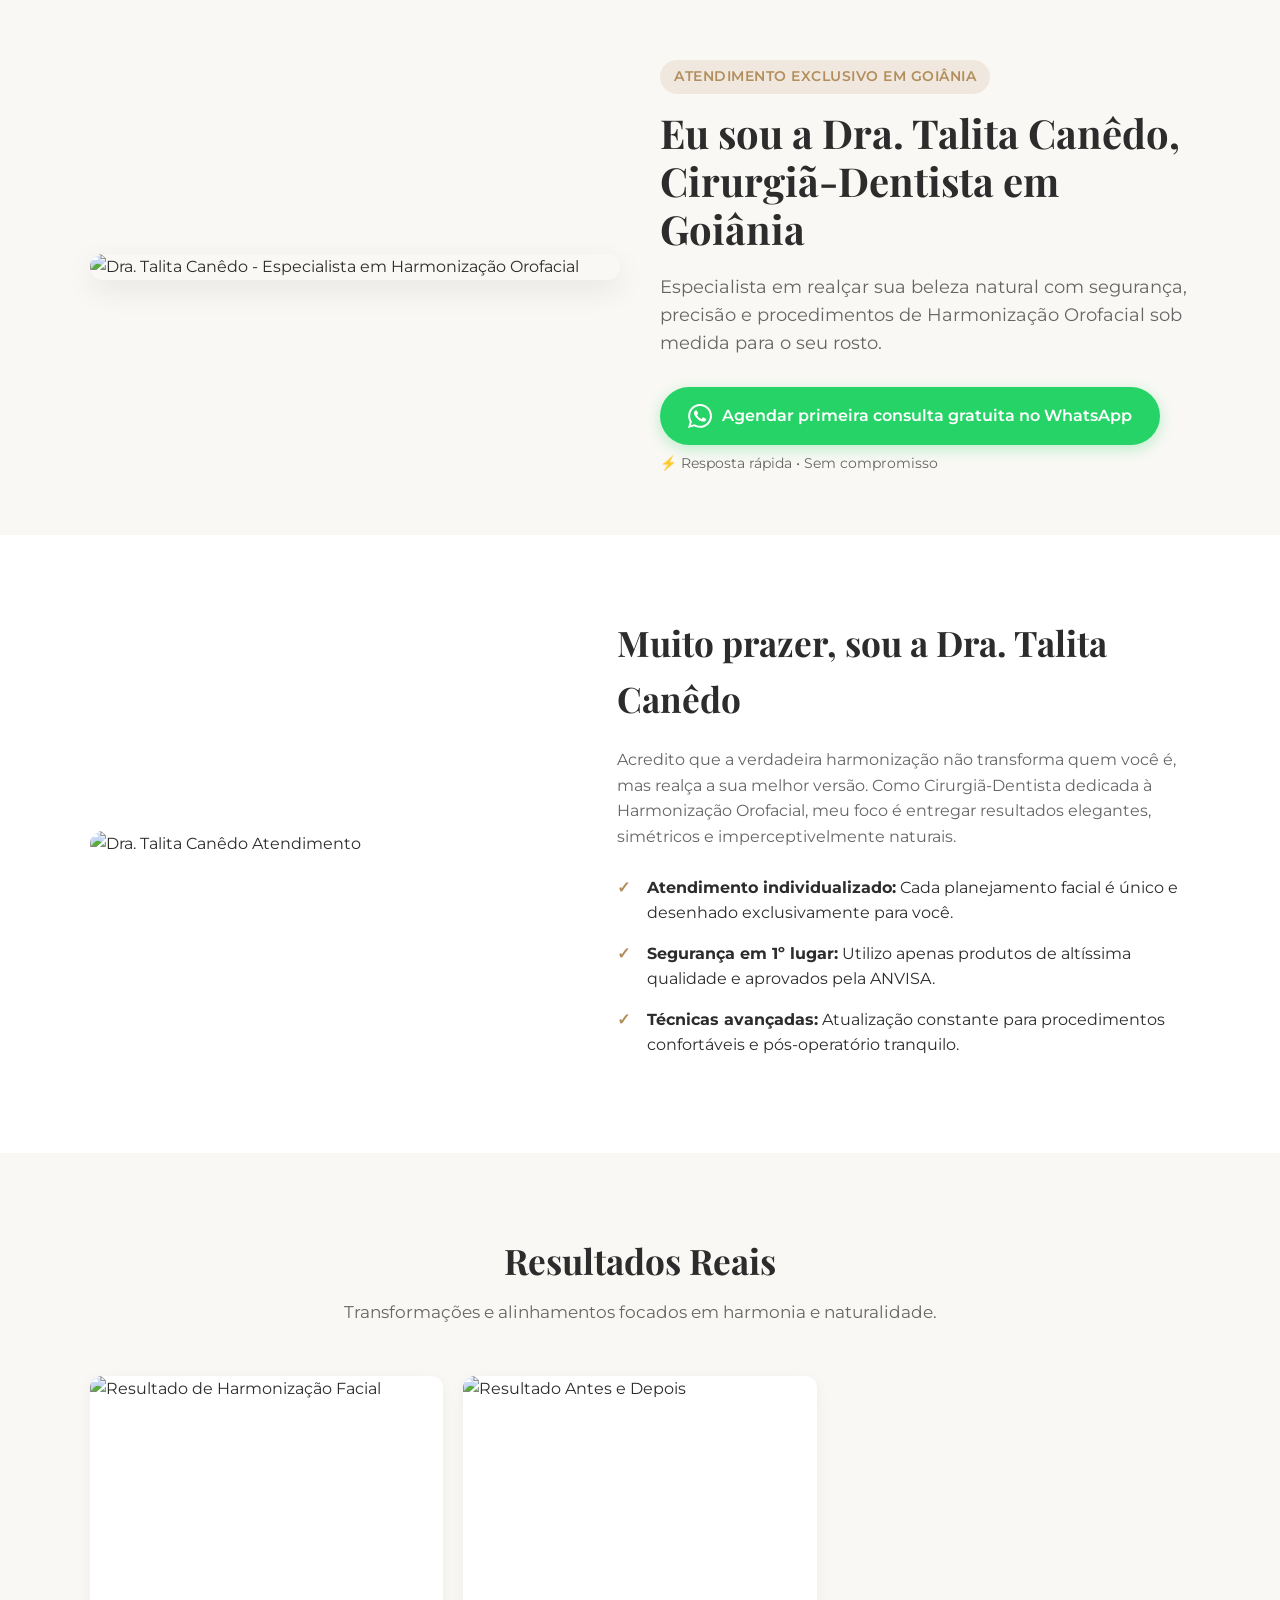
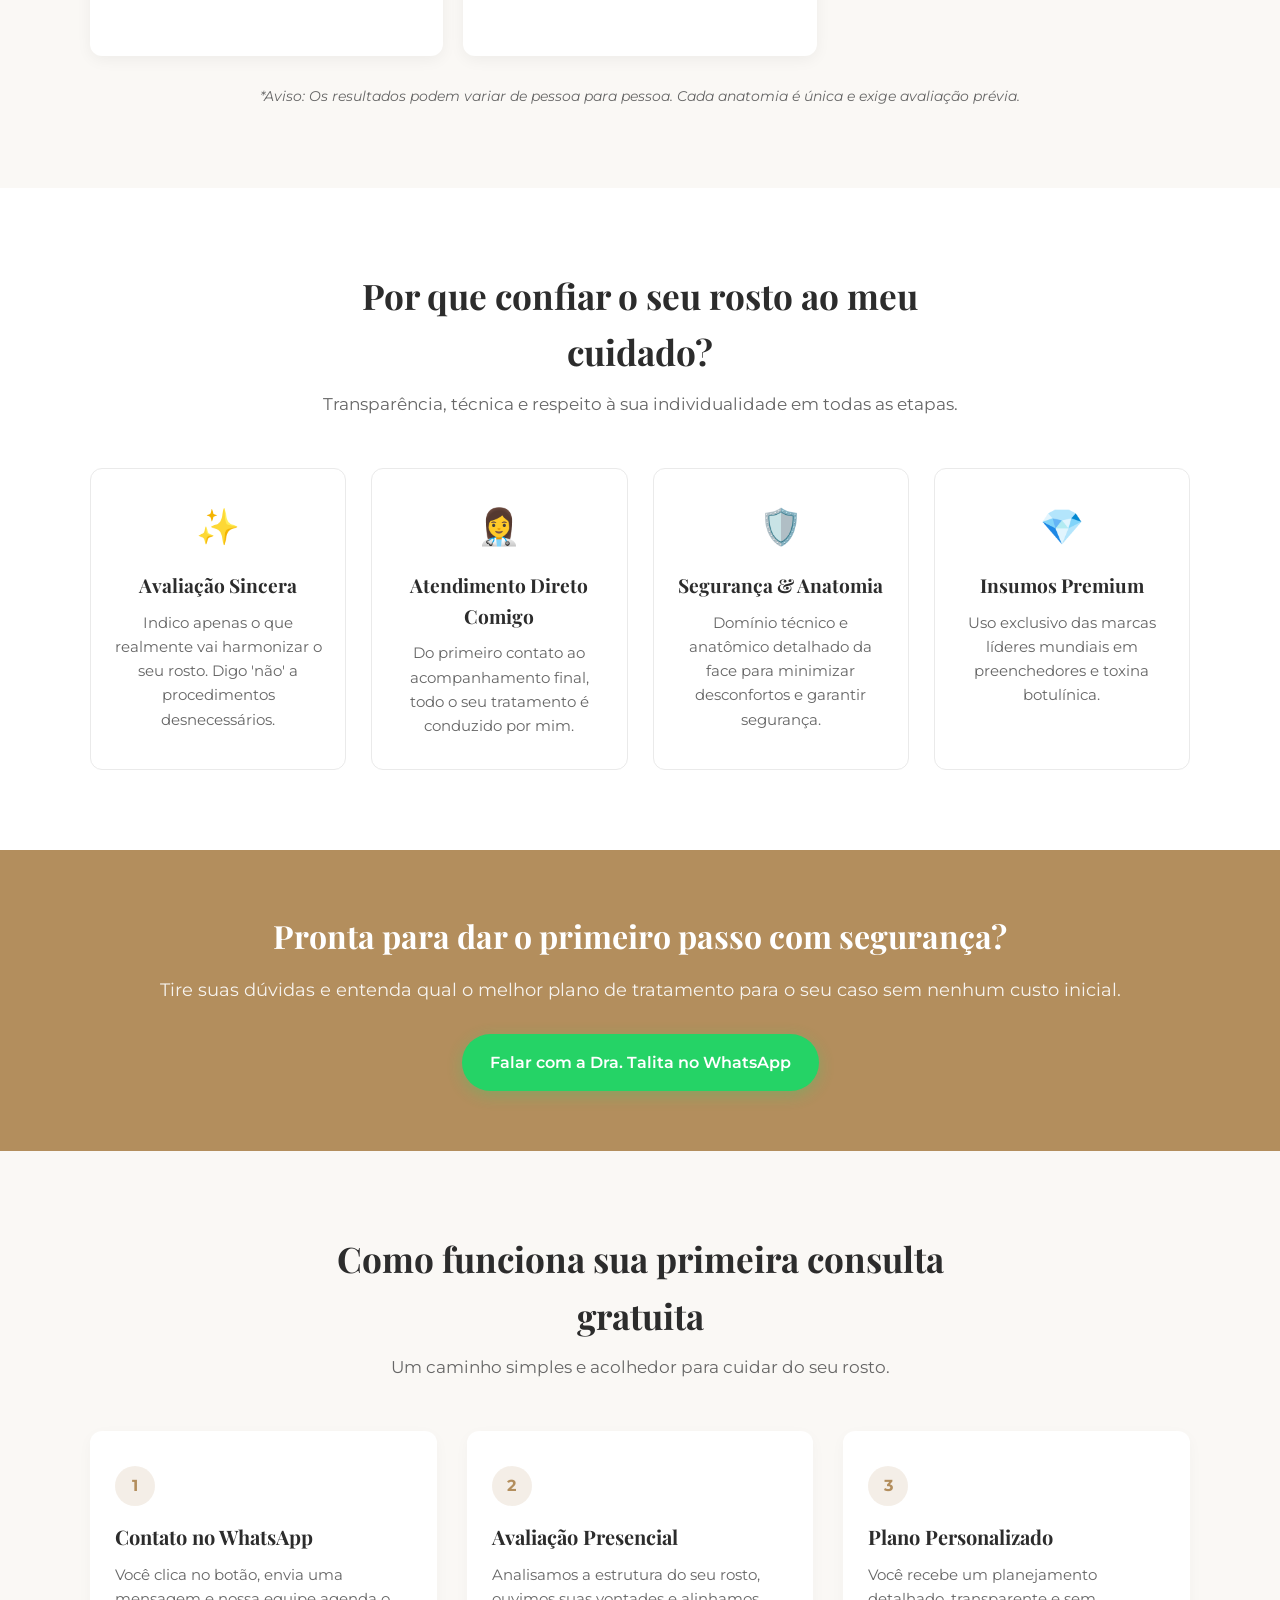
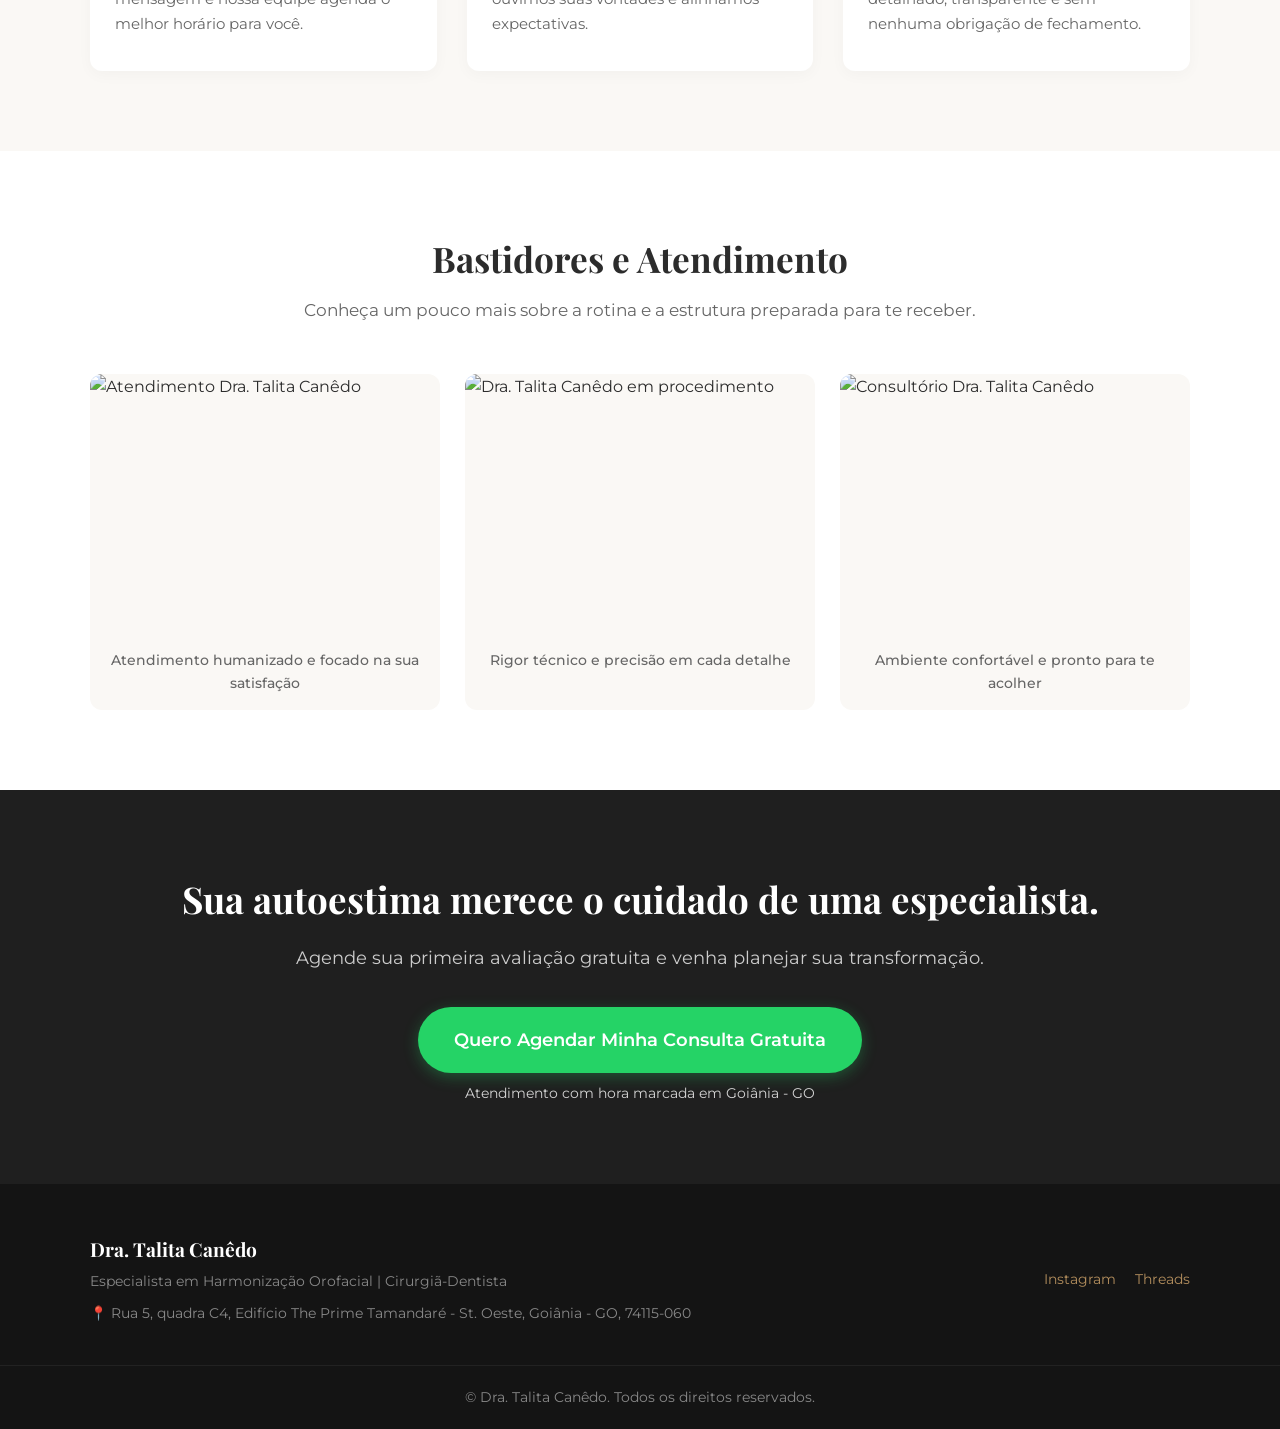
==== index.html @ caea65e2 "Add files via upload" ====
<!DOCTYPE html>
<html lang="pt-BR">
<head>
  <meta charset="UTF-8">
  <meta name="viewport" content="width=device-width, initial-scale=1.0">
  <title>Dra. Talita Canêdo | Especialista em Harmonização Orofacial em Goiânia</title>
  <meta name="description" content="Agende sua primeira consulta gratuita de Harmonização Orofacial com a Dra. Talita Canêdo em Goiânia. Atendimento exclusivo e resultados naturais.">
  
  <!-- Fontes Google -->
  <link rel="preconnect" href="https://fonts.googleapis.com">
  <link rel="preconnect" href="https://fonts.gstatic.com" crossorigin>
  <link href="https://fonts.googleapis.com/css2?family=Montserrat:wght@400;500;600;700&family=Playfair+Display:ital,wght@0,600;0,700;1,400&display=swap" rel="stylesheet">
  
  <!-- CSS -->
  <link rel="stylesheet" href="style.css">
</head>
<body>

  <!-- HERO SECTION -->
  <section class="hero">
    <div class="container hero-container">
      <div class="hero-image-wrapper">
        <img src="https://i.imgur.com/T0C4CQU.png" alt="Dra. Talita Canêdo - Especialista em Harmonização Orofacial" class="hero-img">
      </div>
      <div class="hero-content">
        <span class="tag">Atendimento Exclusivo em Goiânia</span>
        <h1>Eu sou a Dra. Talita Canêdo, Cirurgiã-Dentista em Goiânia</h1>
        <p class="subheadline">Especialista em realçar sua beleza natural com segurança, precisão e procedimentos de Harmonização Orofacial sob medida para o seu rosto.</p>
        
        <a href="https://api.whatsapp.com/message/UNNMR7PTO5GOJ1?autoload=1&app_absent=0" target="_blank" rel="noopener noreferrer" class="btn btn-primary">
          <svg width="24" height="24" viewBox="0 0 24 24" fill="currentColor"><path d="M.057 24l1.687-6.163c-1.041-1.804-1.588-3.849-1.587-5.946.003-6.556 5.338-11.891 11.893-11.891 3.181.001 6.167 1.24 8.413 3.488 2.245 2.248 3.481 5.236 3.48 8.414-.003 6.557-5.338 11.892-11.893 11.892-1.99-.001-3.951-.5-5.688-1.448l-6.305 1.654zm6.597-3.807c1.676.995 3.276 1.591 5.392 1.592 5.448 0 9.886-4.434 9.889-9.885.002-5.462-4.415-9.89-9.881-9.892-5.452 0-9.887 4.434-9.889 9.884-.001 2.225.651 3.891 1.746 5.634l-.999 3.648 3.742-.981zm11.387-5.464c-.074-.124-.272-.198-.57-.347-.297-.149-1.758-.868-2.031-.967-.272-.099-.47-.149-.669.149-.198.297-.768.967-.941 1.165-.173.198-.347.223-.644.074-.297-.149-1.255-.462-2.39-1.475-.883-.788-1.48-1.761-1.653-2.059-.173-.297-.018-.458.13-.606.134-.133.297-.347.446-.521.151-.172.2-.296.3-.495.099-.198.05-.372-.025-.521-.075-.148-.669-1.611-.916-2.206-.242-.579-.487-.501-.669-.51l-.57-.01c-.198 0-.52.074-.792.372s-1.04 1.016-1.04 2.479 1.065 2.876 1.213 3.074c.149.198 2.095 3.2 5.076 4.487.709.306 1.263.489 1.694.626.712.226 1.36.194 1.872.118.572-.085 1.758-.719 2.006-1.413.248-.695.248-1.29.173-1.414z"/></svg>
          Agendar primeira consulta gratuita no WhatsApp
        </a>
        <span class="microtext">⚡ Resposta rápida • Sem compromisso</span>
      </div>
    </div>
  </section>

  <!-- BLOCO QUEM SOU EU -->
  <section class="about">
    <div class="container about-container">
      <div class="about-image">
        <img src="https://i.imgur.com/z0e4yYT.png" alt="Dra. Talita Canêdo Atendimento">
      </div>
      <div class="about-content">
        <h2>Muito prazer, sou a Dra. Talita Canêdo</h2>
        <p>Acredito que a verdadeira harmonização não transforma quem você é, mas realça a sua melhor versão. Como Cirurgiã-Dentista dedicada à Harmonização Orofacial, meu foco é entregar resultados elegantes, simétricos e imperceptivelmente naturais.</p>
        
        <ul class="differentiators-list">
          <li><strong>Atendimento individualizado:</strong> Cada planejamento facial é único e desenhado exclusivamente para você.</li>
          <li><strong>Segurança em 1º lugar:</strong> Utilizo apenas produtos de altíssima qualidade e aprovados pela ANVISA.</li>
          <li><strong>Técnicas avançadas:</strong> Atualização constante para procedimentos confortáveis e pós-operatório tranquilo.</li>
        </ul>
      </div>
    </div>
  </section>

  <!-- BLOCO RESULTADOS REAIS -->
  <section class="results">
    <div class="container">
      <div class="section-title">
        <h2>Resultados Reais</h2>
        <p>Transformações e alinhamentos focados em harmonia e naturalidade.</p>
      </div>

      <div class="gallery-grid" id="gallery-grid">
        <!-- Imagens da galeria fornecidas -->
        <div class="gallery-item"><img src="https://i.imgur.com/MByavzA.png" alt="Resultado de Harmonização Facial" loading="lazy"></div>
        <div class="gallery-item"><img src="https://i.imgur.com/1m69Z5E.png" alt="Resultado Antes e Depois" loading="lazy"></div>
        
        <!-- Para adicionar novas fotos posteriormente, basta duplicar esta estrutura com o novo link:
        <div class="gallery-item"><img src="SEU_LINK_AQUI" alt="Resultado" loading="lazy"></div> 
        -->
      </div>

      <p class="disclaimer">*Aviso: Os resultados podem variar de pessoa para pessoa. Cada anatomia é única e exige avaliação prévia.</p>
    </div>
  </section>

  <!-- BLOCO POR QUE CONFIAR EM MIM -->
  <section class="trust">
    <div class="container">
      <div class="section-title">
        <h2>Por que confiar o seu rosto ao meu cuidado?</h2>
        <p>Transparência, técnica e respeito à sua individualidade em todas as etapas.</p>
      </div>

      <div class="cards-grid">
        <div class="card">
          <div class="card-icon">✨</div>
          <h3>Avaliação Sincera</h3>
          <p>Indico apenas o que realmente vai harmonizar o seu rosto. Digo 'não' a procedimentos desnecessários.</p>
        </div>

        <div class="card">
          <div class="card-icon">👩‍⚕️</div>
          <h3>Atendimento Direto Comigo</h3>
          <p>Do primeiro contato ao acompanhamento final, todo o seu tratamento é conduzido por mim.</p>
        </div>

        <div class="card">
          <div class="card-icon">🛡️</div>
          <h3>Segurança & Anatomia</h3>
          <p>Domínio técnico e anatômico detalhado da face para minimizar desconfortos e garantir segurança.</p>
        </div>

        <div class="card">
          <div class="card-icon">💎</div>
          <h3>Insumos Premium</h3>
          <p>Uso exclusivo das marcas líderes mundiais em preenchedores e toxina botulínica.</p>
        </div>
      </div>
    </div>
  </section>

  <!-- CTA INTERMEDIÁRIO -->
  <section class="cta-banner">
    <div class="container cta-banner-container">
      <h2>Pronta para dar o primeiro passo com segurança?</h2>
      <p>Tire suas dúvidas e entenda qual o melhor plano de tratamento para o seu caso sem nenhum custo inicial.</p>
      <a href="https://api.whatsapp.com/message/UNNMR7PTO5GOJ1?autoload=1&app_absent=0" target="_blank" rel="noopener noreferrer" class="btn btn-primary">
        Falar com a Dra. Talita no WhatsApp
      </a>
    </div>
  </section>

  <!-- BLOCO COMO FUNCIONA -->
  <section class="steps">
    <div class="container">
      <div class="section-title">
        <h2>Como funciona sua primeira consulta gratuita</h2>
        <p>Um caminho simples e acolhedor para cuidar do seu rosto.</p>
      </div>

      <div class="steps-grid">
        <div class="step-card">
          <span class="step-number">1</span>
          <h3>Contato no WhatsApp</h3>
          <p>Você clica no botão, envia uma mensagem e nossa equipe agenda o melhor horário para você.</p>
        </div>

        <div class="step-card">
          <span class="step-number">2</span>
          <h3>Avaliação Presencial</h3>
          <p>Analisamos a estrutura do seu rosto, ouvimos suas vontades e alinhamos expectativas.</p>
        </div>

        <div class="step-card">
          <span class="step-number">3</span>
          <h3>Plano Personalizado</h3>
          <p>Você recebe um planejamento detalhado, transparente e sem nenhuma obrigação de fechamento.</p>
        </div>
      </div>
    </div>
  </section>

  <!-- BLOCO MAIS PROVAS (Bastidores / Autoridade) -->
  <section class="authority">
    <div class="container">
      <div class="section-title">
        <h2>Bastidores e Atendimento</h2>
        <p>Conheça um pouco mais sobre a rotina e a estrutura preparada para te receber.</p>
      </div>

      <div class="authority-grid">
        <div class="authority-item">
          <img src="https://i.imgur.com/bpZG9uS.png" alt="Atendimento Dra. Talita Canêdo" loading="lazy">
          <span class="caption">Atendimento humanizado e focado na sua satisfação</span>
        </div>
        <div class="authority-item">
          <img src="https://i.imgur.com/FXSC2Kc.png" alt="Dra. Talita Canêdo em procedimento" loading="lazy">
          <span class="caption">Rigor técnico e precisão em cada detalhe</span>
        </div>
        <div class="authority-item">
          <img src="https://i.imgur.com/CRRQevx.png" alt="Consultório Dra. Talita Canêdo" loading="lazy">
          <span class="caption">Ambiente confortável e pronto para te acolher</span>
        </div>
      </div>
    </div>
  </section>

  <!-- CTA FINAL -->
  <section class="final-cta">
    <div class="container final-cta-container">
      <h2>Sua autoestima merece o cuidado de uma especialista.</h2>
      <p>Agende sua primeira avaliação gratuita e venha planejar sua transformação.</p>
      <a href="https://api.whatsapp.com/message/UNNMR7PTO5GOJ1?autoload=1&app_absent=0" target="_blank" rel="noopener noreferrer" class="btn btn-primary btn-large">
        Quero Agendar Minha Consulta Gratuita
      </a>
      <span class="microtext-light">Atendimento com hora marcada em Goiânia - GO</span>
    </div>
  </section>

  <!-- RODAPÉ -->
  <footer class="footer">
    <div class="container footer-container">
      <div class="footer-info">
        <h3>Dra. Talita Canêdo</h3>
        <p>Especialista em Harmonização Orofacial | Cirurgiã-Dentista</p>
        <p class="address">📍 Rua 5, quadra C4, Edifício The Prime Tamandaré - St. Oeste, Goiânia - GO, 74115-060</p>
      </div>

      <div class="footer-social">
        <a href="https://www.instagram.com/dra.talitacanedo" target="_blank" rel="noopener noreferrer">Instagram</a>
        <a href="https://www.threads.com/@dra.talitacanedo?xmt=AQG0OQ9pLxk3HMTfpBmmsmM6vcLZhSndBOzYcJEXnBlhxoo" target="_blank" rel="noopener noreferrer">Threads</a>
      </div>
    </div>
    <div class="footer-bottom">
      <p>&copy; Dra. Talita Canêdo. Todos os direitos reservados.</p>
    </div>
  </footer>

  <!-- LIGHTBOX PARA A GALERIA -->
  <div class="lightbox" id="lightbox">
    <span class="lightbox-close" id="lightbox-close">&times;</span>
    <img class="lightbox-content" id="lightbox-img" alt="Imagem Ampliada">
  </div>

  <!-- SCRIPT -->
  <script src="script.js"></script>
</body>
</html>
---- style.css ----
/* --- RESETS E VARIÁVEIS --- */
:root {
  --primary-color: #B38E5D; /* Dourado / Rosé Gold elegante */
  --primary-hover: #967447;
  --whatsapp-green: #25D366;
  --whatsapp-hover: #1EBE5D;
  --bg-light: #FAF8F5;
  --bg-white: #FFFFFF;
  --text-dark: #2C2C2C;
  --text-muted: #666666;
  --font-heading: 'Playfair Display', serif;
  --font-body: 'Montserrat', sans-serif;
  --container-width: 1140px;
}

* {
  margin: 0;
  padding: 0;
  box-sizing: border-box;
}

html {
  scroll-behavior: smooth;
}

body {
  font-family: var(--font-body);
  color: var(--text-dark);
  background-color: var(--bg-white);
  line-height: 1.6;
}

img {
  max-width: 100%;
  height: auto;
  display: block;
}

.container {
  max-width: var(--container-width);
  margin: 0 auto;
  padding: 0 20px;
}

/* --- TIPOGRAFIA & TÍTULOS --- */
h1, h2, h3 {
  font-family: var(--font-heading);
  color: var(--text-dark);
  font-weight: 700;
}

.section-title {
  text-align: center;
  max-width: 700px;
  margin: 0 auto 50px auto;
}

.section-title h2 {
  font-size: 2.2rem;
  margin-bottom: 10px;
}

.section-title p {
  color: var(--text-muted);
  font-size: 1.05rem;
}

/* --- BOTÕES --- */
.btn {
  display: inline-flex;
  align-items: center;
  justify-content: center;
  gap: 10px;
  background-color: var(--whatsapp-green);
  color: #FFF;
  text-decoration: none;
  font-weight: 600;
  font-size: 1rem;
  padding: 16px 28px;
  border-radius: 50px;
  box-shadow: 0 4px 15px rgba(37, 211, 102, 0.3);
  transition: all 0.3s ease;
  text-align: center;
}

.btn:hover {
  background-color: var(--whatsapp-hover);
  transform: translateY(-2px);
  box-shadow: 0 6px 20px rgba(37, 211, 102, 0.4);
}

.btn-large {
  font-size: 1.15rem;
  padding: 18px 36px;
}

.microtext {
  display: block;
  font-size: 0.85rem;
  color: var(--text-muted);
  margin-top: 8px;
}

.microtext-light {
  display: block;
  font-size: 0.85rem;
  color: rgba(255, 255, 255, 0.8);
  margin-top: 10px;
}

/* --- HERO --- */
.hero {
  background-color: var(--bg-light);
  padding: 60px 0;
}

.hero-container {
  display: grid;
  grid-template-columns: 1fr 1fr;
  gap: 40px;
  align-items: center;
}

.hero-image-wrapper img {
  border-radius: 16px;
  box-shadow: 0 10px 30px rgba(0,0,0,0.08);
  width: 100%;
  object-fit: cover;
}

.hero-content .tag {
  display: inline-block;
  background-color: rgba(179, 142, 93, 0.15);
  color: var(--primary-color);
  font-size: 0.85rem;
  font-weight: 600;
  padding: 6px 14px;
  border-radius: 20px;
  margin-bottom: 15px;
  text-transform: uppercase;
  letter-spacing: 0.5px;
}

.hero-content h1 {
  font-size: 2.5rem;
  line-height: 1.2;
  margin-bottom: 20px;
}

.hero-content .subheadline {
  font-size: 1.1rem;
  color: var(--text-muted);
  margin-bottom: 30px;
}

/* --- QUEM SOU EU --- */
.about {
  padding: 80px 0;
}

.about-container {
  display: grid;
  grid-template-columns: 1fr 1.2fr;
  gap: 50px;
  align-items: center;
}

.about-image img {
  border-radius: 16px;
}

.about-content h2 {
  font-size: 2.2rem;
  margin-bottom: 20px;
}

.about-content p {
  color: var(--text-muted);
  margin-bottom: 25px;
}

.differentiators-list {
  list-style: none;
}

.differentiators-list li {
  position: relative;
  padding-left: 30px;
  margin-bottom: 15px;
  color: var(--text-dark);
}

.differentiators-list li::before {
  content: "✓";
  position: absolute;
  left: 0;
  top: 0;
  color: var(--primary-color);
  font-weight: bold;
}

/* --- RESULTADOS (GALERIA) --- */
.results {
  background-color: var(--bg-light);
  padding: 80px 0;
}

.gallery-grid {
  display: grid;
  grid-template-columns: repeat(auto-fill, minmax(280px, 1fr));
  gap: 20px;
}

.gallery-item {
  border-radius: 12px;
  overflow: hidden;
  cursor: pointer;
  box-shadow: 0 4px 15px rgba(0,0,0,0.05);
  transition: transform 0.3s ease;
  background-color: var(--bg-white);
}

.gallery-item:hover {
  transform: scale(1.02);
}

.gallery-item img {
  width: 100%;
  height: 280px;
  object-fit: cover;
}

.disclaimer {
  text-align: center;
  font-size: 0.85rem;
  color: var(--text-muted);
  margin-top: 30px;
  font-style: italic;
}

/* --- POR QUE CONFIAR --- */
.trust {
  padding: 80px 0;
}

.cards-grid {
  display: grid;
  grid-template-columns: repeat(auto-fit, minmax(240px, 1fr));
  gap: 25px;
}

.card {
  background-color: var(--bg-white);
  border: 1px solid #EAEAEA;
  border-radius: 12px;
  padding: 30px 20px;
  text-align: center;
  transition: border-color 0.3s ease;
}

.card:hover {
  border-color: var(--primary-color);
}

.card-icon {
  font-size: 2.2rem;
  margin-bottom: 15px;
}

.card h3 {
  font-size: 1.2rem;
  margin-bottom: 10px;
}

.card p {
  font-size: 0.95rem;
  color: var(--text-muted);
}

/* --- CTA INTERMEDIÁRIO --- */
.cta-banner {
  background-color: var(--primary-color);
  color: #FFF;
  padding: 60px 0;
  text-align: center;
}

.cta-banner h2 {
  color: #FFF;
  font-size: 2rem;
  margin-bottom: 15px;
}

.cta-banner p {
  font-size: 1.1rem;
  margin-bottom: 30px;
  opacity: 0.9;
}

/* --- PASSO A PASSO --- */
.steps {
  padding: 80px 0;
  background-color: var(--bg-light);
}

.steps-grid {
  display: grid;
  grid-template-columns: repeat(auto-fit, minmax(280px, 1fr));
  gap: 30px;
}

.step-card {
  background: var(--bg-white);
  padding: 35px 25px;
  border-radius: 12px;
  position: relative;
  box-shadow: 0 4px 15px rgba(0,0,0,0.03);
}

.step-number {
  display: inline-block;
  width: 40px;
  height: 40px;
  background-color: rgba(179, 142, 93, 0.15);
  color: var(--primary-color);
  font-weight: 700;
  border-radius: 50%;
  text-align: center;
  line-height: 40px;
  margin-bottom: 15px;
}

.step-card h3 {
  font-size: 1.25rem;
  margin-bottom: 10px;
}

.step-card p {
  color: var(--text-muted);
  font-size: 0.95rem;
}

/* --- MAIS PROVAS (AUTORIDADE) --- */
.authority {
  padding: 80px 0;
}

.authority-grid {
  display: grid;
  grid-template-columns: repeat(auto-fit, minmax(300px, 1fr));
  gap: 25px;
}

.authority-item {
  border-radius: 12px;
  overflow: hidden;
  background-color: var(--bg-light);
}

.authority-item img {
  width: 100%;
  height: 260px;
  object-fit: cover;
}

.authority-item .caption {
  display: block;
  padding: 15px;
  text-align: center;
  font-size: 0.9rem;
  color: var(--text-muted);
  font-weight: 500;
}

/* --- CTA FINAL --- */
.final-cta {
  background-color: #1F1F1F;
  color: #FFF;
  padding: 80px 0;
  text-align: center;
}

.final-cta h2 {
  color: #FFF;
  font-size: 2.3rem;
  margin-bottom: 15px;
}

.final-cta p {
  color: #CCC;
  font-size: 1.1rem;
  margin-bottom: 35px;
}

/* --- RODAPÉ --- */
.footer {
  background-color: #141414;
  color: #888;
  padding: 50px 0 20px 0;
  font-size: 0.9rem;
}

.footer-container {
  display: flex;
  justify-content: space-between;
  align-items: center;
  flex-wrap: wrap;
  gap: 20px;
  margin-bottom: 40px;
}

.footer-info h3 {
  color: #FFF;
  font-size: 1.2rem;
  margin-bottom: 5px;
}

.footer-info .address {
  margin-top: 10px;
  font-size: 0.85rem;
}

.footer-social a {
  color: var(--primary-color);
  text-decoration: none;
  margin-left: 15px;
  transition: color 0.3s ease;
}

.footer-social a:hover {
  color: #FFF;
}

.footer-bottom {
  border-top: 1px solid #222;
  padding-top: 20px;
  text-align: center;
}

/* --- LIGHTBOX (MODAL DA GALERIA) --- */
.lightbox {
  display: none;
  position: fixed;
  z-index: 1000;
  top: 0;
  left: 0;
  width: 100%;
  height: 100%;
  background-color: rgba(0, 0, 0, 0.85);
  justify-content: center;
  align-items: center;
}

.lightbox-content {
  max-width: 90%;
  max-height: 85%;
  border-radius: 8px;
}

.lightbox-close {
  position: absolute;
  top: 20px;
  right: 35px;
  color: #FFF;
  font-size: 40px;
  font-weight: bold;
  cursor: pointer;
}

/* --- RESPONSIVIDADE MOBILE --- */
@media (max-width: 768px) {
  .hero-container,
  .about-container {
    grid-template-columns: 1fr;
    text-align: center;
  }

  .hero-content h1 {
    font-size: 1.9rem;
  }

  .about-content h2,
  .section-title h2,
  .cta-banner h2,
  .final-cta h2 {
    font-size: 1.7rem;
  }

  .differentiators-list li {
    text-align: left;
  }

  .footer-container {
    flex-direction: column;
    text-align: center;
  }

  .footer-social a {
    margin: 0 10px;
  }
}
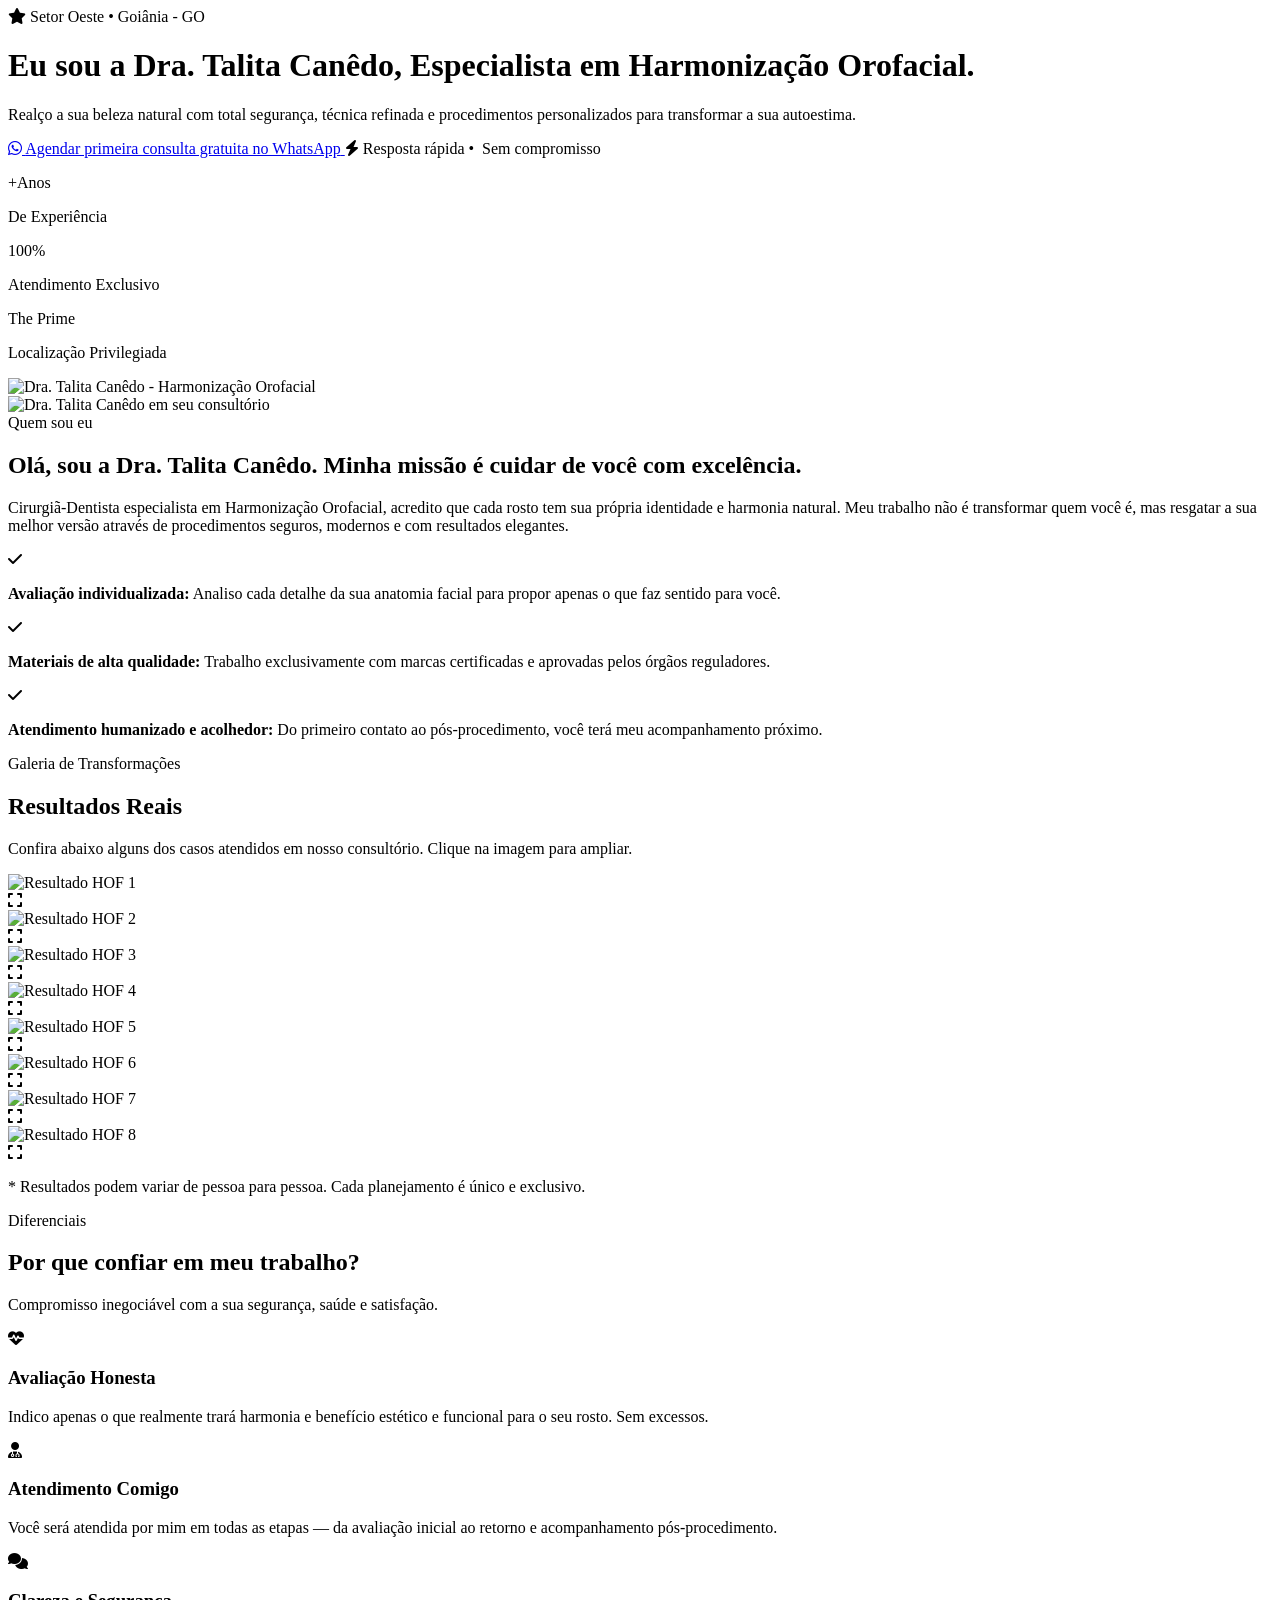
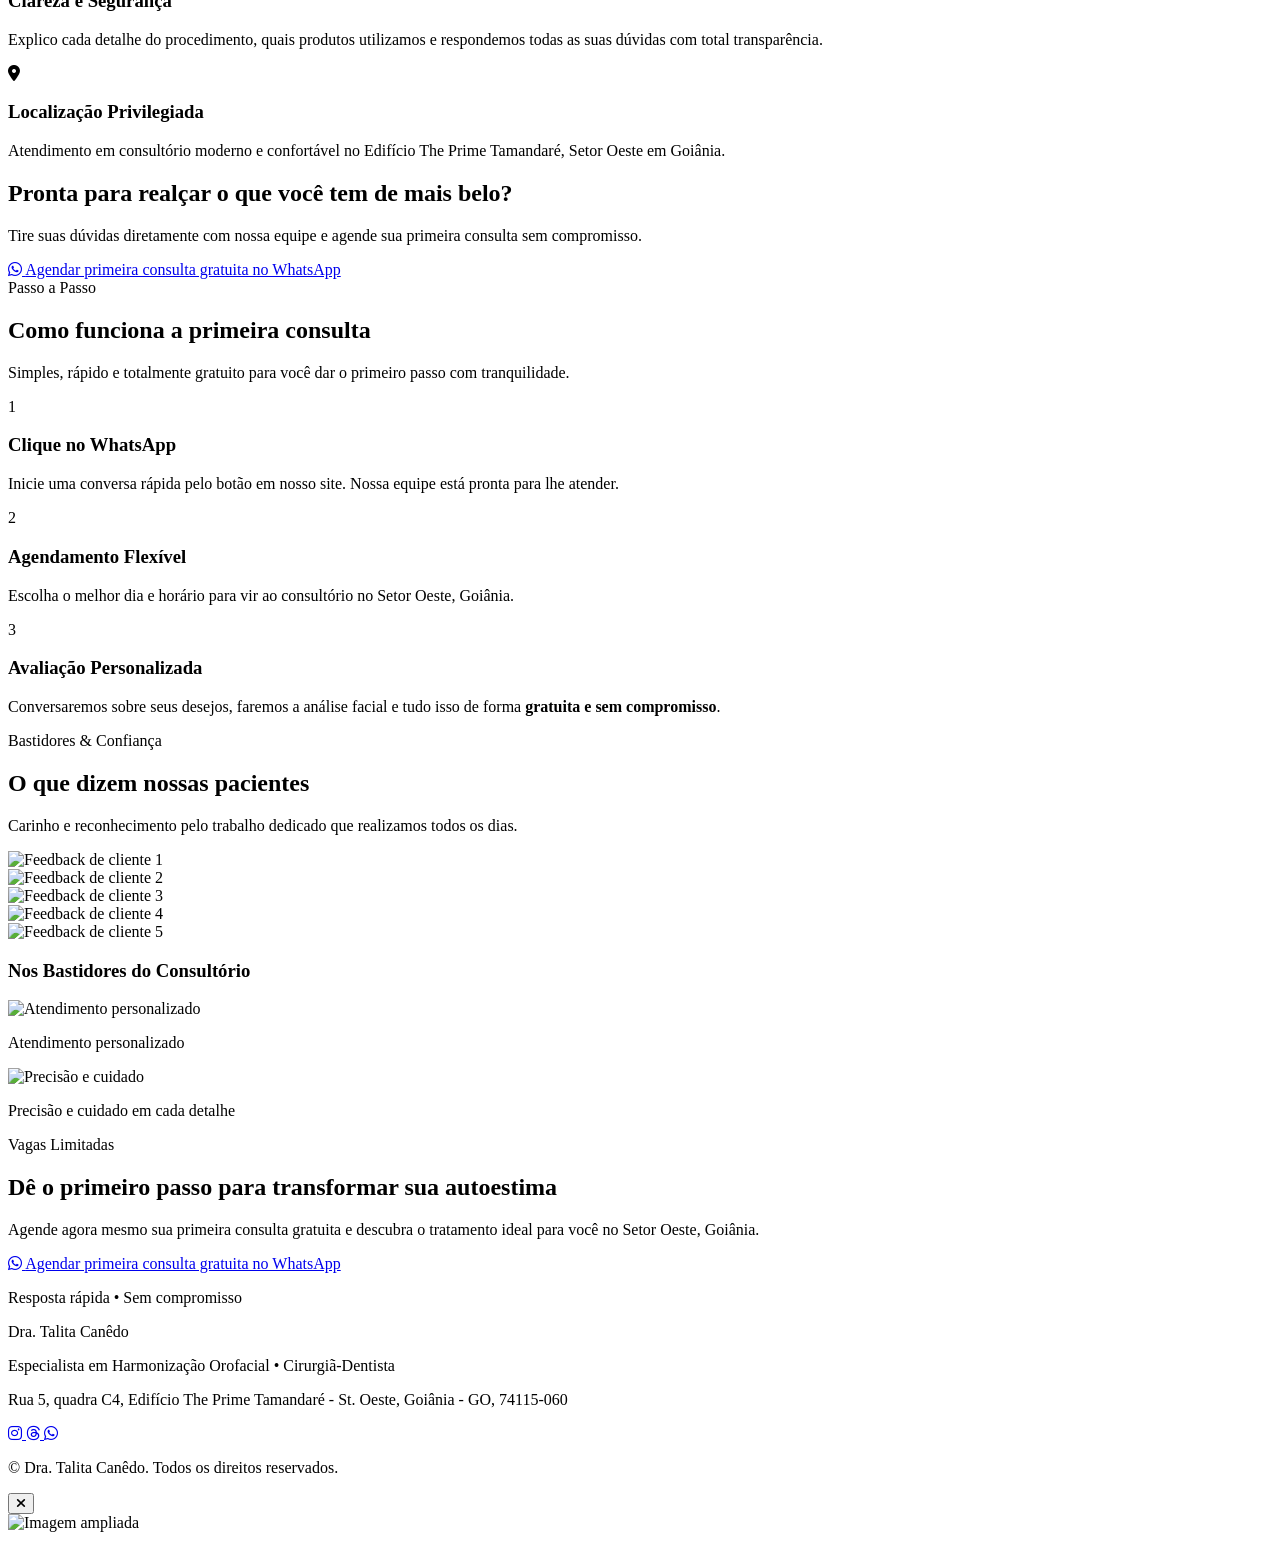
==== commit ffd89ce7: "Rename landing_page_html.md to index.html" ====
--- a/index.html
+++ b/index.html
@@ -1,222 +1,477 @@
 <!DOCTYPE html>
-<html lang="pt-BR">
+<html lang="pt-BR" class="scroll-smooth">
 <head>
-  <meta charset="UTF-8">
-  <meta name="viewport" content="width=device-width, initial-scale=1.0">
-  <title>Dra. Talita Canêdo | Especialista em Harmonização Orofacial em Goiânia</title>
-  <meta name="description" content="Agende sua primeira consulta gratuita de Harmonização Orofacial com a Dra. Talita Canêdo em Goiânia. Atendimento exclusivo e resultados naturais.">
-  
-  <!-- Fontes Google -->
-  <link rel="preconnect" href="https://fonts.googleapis.com">
-  <link rel="preconnect" href="https://fonts.gstatic.com" crossorigin>
-  <link href="https://fonts.googleapis.com/css2?family=Montserrat:wght@400;500;600;700&family=Playfair+Display:ital,wght@0,600;0,700;1,400&display=swap" rel="stylesheet">
-  
-  <!-- CSS -->
-  <link rel="stylesheet" href="style.css">
+    <meta charset="UTF-8">
+    <meta name="viewport" content="width=device-width, initial-scale=1.0">
+    <title>Dra. Talita Canêdo | Especialista em Harmonização Orofacial em Goiânia</title>
+    <meta name="description" content="Especialista em Harmonização Orofacial e Cirurgiã-Dentista no Setor Oeste, Goiânia - GO. Agende sua primeira consulta gratuita.">
+    <!-- Google Fonts -->
+    <link rel="preconnect" href="https://fonts.googleapis.com">
+    <link rel="preconnect" href="https://fonts.gstatic.com" crossorigin>
+    <link href="https://fonts.googleapis.com/css2?family=Plus+Jakarta+Sans:wght@300;400;500;600;700&family=Playfair+Display:ital,wght@0,500;0,600;0,700;1,400&display=swap" rel="stylesheet">
+    <!-- FontAwesome for icons -->
+    <link rel="stylesheet" href="https://cdnjs.cloudflare.com/ajax/libs/font-awesome/6.4.0/css/all.min.css">
+    <!-- Tailwind CSS CDN -->
+    <script src="https://cdn.tailwindcss.com"></script>
+    <script>
+        tailwind.config = {
+            theme: {
+                extend: {
+                    colors: {
+                        gold: {
+                            50: '#fbf8f3',
+                            100: '#f5ede1',
+                            200: '#e8d5bc',
+                            300: '#d9bb93',
+                            400: '#ca9f6b',
+                            500: '#b88648',
+                            600: '#a36d39',
+                            700: '#845330',
+                            800: '#6b432a',
+                            900: '#583724',
+                            950: '#311d13',
+                        },
+                        sand: {
+                            50: '#faf9f6',
+                            100: '#f3f1eb',
+                            200: '#e5e1d5',
+                            300: '#d1cbc0',
+                            800: '#4a4640',
+                            900: '#2c2a27',
+                        }
+                    },
+                    fontFamily: {
+                        sans: ['"Plus Jakarta Sans"', 'sans-serif'],
+                        serif: ['"Playfair Display"', 'serif'],
+                    }
+                }
+            }
+        }
+    </script>
+    <link rel="stylesheet" href="style.css">
 </head>
-<body>
-
-  <!-- HERO SECTION -->
-  <section class="hero">
-    <div class="container hero-container">
-      <div class="hero-image-wrapper">
-        <img src="https://i.imgur.com/T0C4CQU.png" alt="Dra. Talita Canêdo - Especialista em Harmonização Orofacial" class="hero-img">
-      </div>
-      <div class="hero-content">
-        <span class="tag">Atendimento Exclusivo em Goiânia</span>
-        <h1>Eu sou a Dra. Talita Canêdo, Cirurgiã-Dentista em Goiânia</h1>
-        <p class="subheadline">Especialista em realçar sua beleza natural com segurança, precisão e procedimentos de Harmonização Orofacial sob medida para o seu rosto.</p>
-        
-        <a href="https://api.whatsapp.com/message/UNNMR7PTO5GOJ1?autoload=1&app_absent=0" target="_blank" rel="noopener noreferrer" class="btn btn-primary">
-          <svg width="24" height="24" viewBox="0 0 24 24" fill="currentColor"><path d="M.057 24l1.687-6.163c-1.041-1.804-1.588-3.849-1.587-5.946.003-6.556 5.338-11.891 11.893-11.891 3.181.001 6.167 1.24 8.413 3.488 2.245 2.248 3.481 5.236 3.48 8.414-.003 6.557-5.338 11.892-11.893 11.892-1.99-.001-3.951-.5-5.688-1.448l-6.305 1.654zm6.597-3.807c1.676.995 3.276 1.591 5.392 1.592 5.448 0 9.886-4.434 9.889-9.885.002-5.462-4.415-9.89-9.881-9.892-5.452 0-9.887 4.434-9.889 9.884-.001 2.225.651 3.891 1.746 5.634l-.999 3.648 3.742-.981zm11.387-5.464c-.074-.124-.272-.198-.57-.347-.297-.149-1.758-.868-2.031-.967-.272-.099-.47-.149-.669.149-.198.297-.768.967-.941 1.165-.173.198-.347.223-.644.074-.297-.149-1.255-.462-2.39-1.475-.883-.788-1.48-1.761-1.653-2.059-.173-.297-.018-.458.13-.606.134-.133.297-.347.446-.521.151-.172.2-.296.3-.495.099-.198.05-.372-.025-.521-.075-.148-.669-1.611-.916-2.206-.242-.579-.487-.501-.669-.51l-.57-.01c-.198 0-.52.074-.792.372s-1.04 1.016-1.04 2.479 1.065 2.876 1.213 3.074c.149.198 2.095 3.2 5.076 4.487.709.306 1.263.489 1.694.626.712.226 1.36.194 1.872.118.572-.085 1.758-.719 2.006-1.413.248-.695.248-1.29.173-1.414z"/></svg>
-          Agendar primeira consulta gratuita no WhatsApp
-        </a>
-        <span class="microtext">⚡ Resposta rápida • Sem compromisso</span>
-      </div>
+<body class="bg-sand-50 text-sand-900 font-sans antialiased selection:bg-gold-200 selection:text-gold-900">
+
+    <!-- HERO SECTION -->
+    <header class="relative min-h-[90vh] flex items-center justify-center overflow-hidden pt-12 pb-20 px-4 sm:px-6 lg:px-8 bg-gradient-to-b from-gold-50/50 to-sand-50">
+        <div class="max-w-6xl mx-auto w-full grid grid-cols-1 lg:grid-cols-12 gap-12 items-center">
+            
+            <!-- Hero Text Content -->
+            <div class="lg:col-span-7 space-y-6 text-center lg:text-left">
+                <div class="inline-flex items-center gap-2 px-3 py-1.5 rounded-full bg-gold-100 text-gold-800 text-xs sm:text-sm font-medium tracking-wide">
+                    <i class="fa-solid fa-star text-gold-600 text-xs"></i> Setor Oeste • Goiânia - GO
+                </div>
+                
+                <h1 class="text-3xl sm:text-4xl lg:text-5xl font-serif font-bold text-sand-900 leading-tight">
+                    Eu sou a <span class="text-gold-700 italic">Dra. Talita Canêdo</span>, Especialista em Harmonização Orofacial.
+                </h1>
+                
+                <p class="text-base sm:text-lg text-sand-800 leading-relaxed max-w-2xl mx-auto lg:mx-0">
+                    Realço a sua beleza natural com total segurança, técnica refinada e procedimentos personalizados para transformar a sua autoestima.
+                </p>
+
+                <!-- CTA Principal -->
+                <div class="pt-2 flex flex-col items-center lg:items-start gap-2">
+                    <a href="https://api.whatsapp.com/message/UNNMR7PTO5GOJ1?autoload=1&app_absent=0" target="_blank" rel="noopener noreferrer" 
+                       class="w-full sm:w-auto inline-flex items-center justify-center gap-3 px-8 py-4 bg-emerald-600 hover:bg-emerald-700 text-white font-semibold text-base sm:text-lg rounded-2xl shadow-xl shadow-emerald-600/20 hover:shadow-emerald-600/30 transition-all transform hover:-translate-y-0.5">
+                        <i class="fa-brands fa-whatsapp text-2xl"></i>
+                        <span>Agendar primeira consulta gratuita no WhatsApp</span>
+                    </a>
+                    <span class="text-xs text-sand-800 flex items-center gap-2 mt-1">
+                        <i class="fa-solid fa-bolt text-gold-600"></i> Resposta rápida • <i class="fa-solid fa-shield-check text-gold-600 ml-1"></i> Sem compromisso
+                    </span>
+                </div>
+
+                <!-- Mini Trust Badges -->
+                <div class="pt-6 grid grid-cols-3 gap-4 border-t border-sand-200/60 max-w-lg mx-auto lg:mx-0">
+                    <div>
+                        <p class="font-serif font-bold text-xl text-gold-700">+Anos</p>
+                        <p class="text-xs text-sand-800">De Experiência</p>
+                    </div>
+                    <div>
+                        <p class="font-serif font-bold text-xl text-gold-700">100%</p>
+                        <p class="text-xs text-sand-800">Atendimento Exclusivo</p>
+                    </div>
+                    <div>
+                        <p class="font-serif font-bold text-xl text-gold-700">The Prime</p>
+                        <p class="text-xs text-sand-800">Localização Privilegiada</p>
+                    </div>
+                </div>
+            </div>
+
+            <!-- Hero Image -->
+            <div class="lg:col-span-5 relative flex justify-center">
+                <div class="absolute -inset-4 bg-gradient-to-tr from-gold-300/40 to-transparent rounded-3xl filter blur-xl opacity-70"></div>
+                <div class="relative w-full max-w-md aspect-[4/5] rounded-3xl overflow-hidden shadow-2xl border-4 border-white bg-sand-200">
+                    <img src="https://i.imgur.com/z0e4yYT.png" alt="Dra. Talita Canêdo - Harmonização Orofacial" class="w-full h-full object-cover object-top">
+                </div>
+            </div>
+
+        </div>
+    </header>
+
+    <!-- BLOCO: QUEM SOU EU -->
+    <section class="py-20 px-4 sm:px-6 lg:px-8 bg-white">
+        <div class="max-w-5xl mx-auto grid grid-cols-1 md:grid-cols-12 gap-10 items-center">
+            
+            <div class="md:col-span-5 flex justify-center">
+                <div class="w-72 sm:w-80 aspect-square rounded-2xl overflow-hidden shadow-xl border-2 border-gold-200 relative">
+                    <img src="https://i.imgur.com/bpZG9uS.png" alt="Dra. Talita Canêdo em seu consultório" class="w-full h-full object-cover">
+                </div>
+            </div>
+
+            <div class="md:col-span-7 space-y-6">
+                <span class="text-xs font-bold uppercase tracking-widest text-gold-600 bg-gold-50 px-3 py-1 rounded-md">Quem sou eu</span>
+                <h2 class="text-3xl font-serif font-bold text-sand-900">
+                    Olá, sou a Dra. Talita Canêdo. Minha missão é cuidar de você com excelência.
+                </h2>
+                <p class="text-sand-800 leading-relaxed">
+                    Cirurgiã-Dentista especialista em Harmonização Orofacial, acredito que cada rosto tem sua própria identidade e harmonia natural. Meu trabalho não é transformar quem você é, mas resgatar a sua melhor versão através de procedimentos seguros, modernos e com resultados elegantes.
+                </p>
+
+                <div class="space-y-3 pt-2">
+                    <div class="flex items-start gap-3">
+                        <div class="mt-1 w-5 h-5 rounded-full bg-gold-100 flex items-center justify-center text-gold-700 text-xs shrink-0">
+                            <i class="fa-solid fa-check"></i>
+                        </div>
+                        <p class="text-sand-800 text-sm sm:text-base"><strong>Avaliação individualizada:</strong> Analiso cada detalhe da sua anatomia facial para propor apenas o que faz sentido para você.</p>
+                    </div>
+                    <div class="flex items-start gap-3">
+                        <div class="mt-1 w-5 h-5 rounded-full bg-gold-100 flex items-center justify-center text-gold-700 text-xs shrink-0">
+                            <i class="fa-solid fa-check"></i>
+                        </div>
+                        <p class="text-sand-800 text-sm sm:text-base"><strong>Materiais de alta qualidade:</strong> Trabalho exclusivamente com marcas certificadas e aprovadas pelos órgãos reguladores.</p>
+                    </div>
+                    <div class="flex items-start gap-3">
+                        <div class="mt-1 w-5 h-5 rounded-full bg-gold-100 flex items-center justify-center text-gold-700 text-xs shrink-0">
+                            <i class="fa-solid fa-check"></i>
+                        </div>
+                        <p class="text-sand-800 text-sm sm:text-base"><strong>Atendimento humanizado e acolhedor:</strong> Do primeiro contato ao pós-procedimento, você terá meu acompanhamento próximo.</p>
+                    </div>
+                </div>
+            </div>
+
+        </div>
+    </section>
+
+    <!-- BLOCO: RESULTADOS REAIS (GALERIA) -->
+    <section class="py-20 px-4 sm:px-6 lg:px-8 bg-sand-50 border-y border-sand-200/50">
+        <div class="max-w-6xl mx-auto space-y-12">
+            
+            <div class="text-center max-w-2xl mx-auto space-y-3">
+                <span class="text-xs font-bold uppercase tracking-widest text-gold-600 bg-gold-100/60 px-3 py-1 rounded-md">Galeria de Transformações</span>
+                <h2 class="text-3xl sm:text-4xl font-serif font-bold text-sand-900">Resultados Reais</h2>
+                <p class="text-sand-800 text-sm sm:text-base">
+                    Confira abaixo alguns dos casos atendidos em nosso consultório. Clique na imagem para ampliar.
+                </p>
+            </div>
+
+            <!-- Grid de Galeria -->
+            <div id="gallery-grid" class="grid grid-cols-2 sm:grid-cols-3 lg:grid-cols-4 gap-4 sm:gap-6">
+                <!-- Imagem 1 -->
+                <div class="gallery-item group relative aspect-square rounded-2xl overflow-hidden shadow-md bg-white border border-sand-200 cursor-pointer" onclick="openLightbox('https://i.imgur.com/1C0MQlb.png', 'Resultado HOF - Caso 1')">
+                    <img src="https://i.imgur.com/1C0MQlb.png" alt="Resultado HOF 1" class="w-full h-full object-cover transition-transform duration-500 group-hover:scale-105">
+                    <div class="absolute inset-0 bg-black/40 opacity-0 group-hover:opacity-100 transition-opacity duration-300 flex items-center justify-center text-white">
+                        <i class="fa-solid fa-expand text-xl"></i>
+                    </div>
+                </div>
+                <!-- Imagem 2 -->
+                <div class="gallery-item group relative aspect-square rounded-2xl overflow-hidden shadow-md bg-white border border-sand-200 cursor-pointer" onclick="openLightbox('https://i.imgur.com/M0t1vgO.png', 'Resultado HOF - Caso 2')">
+                    <img src="https://i.imgur.com/M0t1vgO.png" alt="Resultado HOF 2" class="w-full h-full object-cover transition-transform duration-500 group-hover:scale-105">
+                    <div class="absolute inset-0 bg-black/40 opacity-0 group-hover:opacity-100 transition-opacity duration-300 flex items-center justify-center text-white">
+                        <i class="fa-solid fa-expand text-xl"></i>
+                    </div>
+                </div>
+                <!-- Imagem 3 -->
+                <div class="gallery-item group relative aspect-square rounded-2xl overflow-hidden shadow-md bg-white border border-sand-200 cursor-pointer" onclick="openLightbox('https://i.imgur.com/0BGHQaP.jpg', 'Resultado HOF - Caso 3')">
+                    <img src="https://i.imgur.com/0BGHQaP.jpg" alt="Resultado HOF 3" class="w-full h-full object-cover transition-transform duration-500 group-hover:scale-105">
+                    <div class="absolute inset-0 bg-black/40 opacity-0 group-hover:opacity-100 transition-opacity duration-300 flex items-center justify-center text-white">
+                        <i class="fa-solid fa-expand text-xl"></i>
+                    </div>
+                </div>
+                <!-- Imagem 4 -->
+                <div class="gallery-item group relative aspect-square rounded-2xl overflow-hidden shadow-md bg-white border border-sand-200 cursor-pointer" onclick="openLightbox('https://i.imgur.com/lu3MMLg.jpg', 'Resultado HOF - Caso 4')">
+                    <img src="https://i.imgur.com/lu3MMLg.jpg" alt="Resultado HOF 4" class="w-full h-full object-cover transition-transform duration-500 group-hover:scale-105">
+                    <div class="absolute inset-0 bg-black/40 opacity-0 group-hover:opacity-100 transition-opacity duration-300 flex items-center justify-center text-white">
+                        <i class="fa-solid fa-expand text-xl"></i>
+                    </div>
+                </div>
+                <!-- Imagem 5 -->
+                <div class="gallery-item group relative aspect-square rounded-2xl overflow-hidden shadow-md bg-white border border-sand-200 cursor-pointer" onclick="openLightbox('https://i.imgur.com/iT9NBig.jpg', 'Resultado HOF - Caso 5')">
+                    <img src="https://i.imgur.com/iT9NBig.jpg" alt="Resultado HOF 5" class="w-full h-full object-cover transition-transform duration-500 group-hover:scale-105">
+                    <div class="absolute inset-0 bg-black/40 opacity-0 group-hover:opacity-100 transition-opacity duration-300 flex items-center justify-center text-white">
+                        <i class="fa-solid fa-expand text-xl"></i>
+                    </div>
+                </div>
+                <!-- Imagem 6 -->
+                <div class="gallery-item group relative aspect-square rounded-2xl overflow-hidden shadow-md bg-white border border-sand-200 cursor-pointer" onclick="openLightbox('https://i.imgur.com/qmvJXFy.jpg', 'Resultado HOF - Caso 6')">
+                    <img src="https://i.imgur.com/qmvJXFy.jpg" alt="Resultado HOF 6" class="w-full h-full object-cover transition-transform duration-500 group-hover:scale-105">
+                    <div class="absolute inset-0 bg-black/40 opacity-0 group-hover:opacity-100 transition-opacity duration-300 flex items-center justify-center text-white">
+                        <i class="fa-solid fa-expand text-xl"></i>
+                    </div>
+                </div>
+                <!-- Imagem 7 -->
+                <div class="gallery-item group relative aspect-square rounded-2xl overflow-hidden shadow-md bg-white border border-sand-200 cursor-pointer" onclick="openLightbox('https://i.imgur.com/Bz8NJ1V.jpg', 'Resultado HOF - Caso 7')">
+                    <img src="https://i.imgur.com/Bz8NJ1V.jpg" alt="Resultado HOF 7" class="w-full h-full object-cover transition-transform duration-500 group-hover:scale-105">
+                    <div class="absolute inset-0 bg-black/40 opacity-0 group-hover:opacity-100 transition-opacity duration-300 flex items-center justify-center text-white">
+                        <i class="fa-solid fa-expand text-xl"></i>
+                    </div>
+                </div>
+                <!-- Imagem 8 -->
+                <div class="gallery-item group relative aspect-square rounded-2xl overflow-hidden shadow-md bg-white border border-sand-200 cursor-pointer" onclick="openLightbox('https://i.imgur.com/ZPKOVnn.jpg', 'Resultado HOF - Caso 8')">
+                    <img src="https://i.imgur.com/ZPKOVnn.jpg" alt="Resultado HOF 8" class="w-full h-full object-cover transition-transform duration-500 group-hover:scale-105">
+                    <div class="absolute inset-0 bg-black/40 opacity-0 group-hover:opacity-100 transition-opacity duration-300 flex items-center justify-center text-white">
+                        <i class="fa-solid fa-expand text-xl"></i>
+                    </div>
+                </div>
+            </div>
+
+            <!-- Aviso discreto -->
+            <p class="text-center text-xs text-sand-800 italic">
+                * Resultados podem variar de pessoa para pessoa. Cada planejamento é único e exclusivo.
+            </p>
+
+        </div>
+    </section>
+
+    <!-- BLOCO: POR QUE CONFIAR EM MIM? -->
+    <section class="py-20 px-4 sm:px-6 lg:px-8 bg-white">
+        <div class="max-w-6xl mx-auto space-y-12">
+            
+            <div class="text-center max-w-2xl mx-auto space-y-3">
+                <span class="text-xs font-bold uppercase tracking-widest text-gold-600 bg-gold-50 px-3 py-1 rounded-md">Diferenciais</span>
+                <h2 class="text-3xl font-serif font-bold text-sand-900">Por que confiar em meu trabalho?</h2>
+                <p class="text-sand-800 text-sm sm:text-base">
+                    Compromisso inegociável com a sua segurança, saúde e satisfação.
+                </p>
+            </div>
+
+            <!-- Cards -->
+            <div class="grid grid-cols-1 md:grid-cols-2 lg:grid-cols-4 gap-6">
+                
+                <div class="p-8 rounded-2xl bg-sand-50 border border-sand-200/80 space-y-4 hover:shadow-lg transition-shadow">
+                    <div class="w-12 h-12 rounded-xl bg-gold-100 flex items-center justify-center text-gold-700 text-xl font-bold">
+                        <i class="fa-solid fa-heart-pulse"></i>
+                    </div>
+                    <h3 class="font-serif font-bold text-xl text-sand-900">Avaliação Honesta</h3>
+                    <p class="text-sand-800 text-sm leading-relaxed">
+                        Indico apenas o que realmente trará harmonia e benefício estético e funcional para o seu rosto. Sem excessos.
+                    </p>
+                </div>
+
+                <div class="p-8 rounded-2xl bg-sand-50 border border-sand-200/80 space-y-4 hover:shadow-lg transition-shadow">
+                    <div class="w-12 h-12 rounded-xl bg-gold-100 flex items-center justify-center text-gold-700 text-xl font-bold">
+                        <i class="fa-solid fa-user-doctor"></i>
+                    </div>
+                    <h3 class="font-serif font-bold text-xl text-sand-900">Atendimento Comigo</h3>
+                    <p class="text-sand-800 text-sm leading-relaxed">
+                        Você será atendida por mim em todas as etapas — da avaliação inicial ao retorno e acompanhamento pós-procedimento.
+                    </p>
+                </div>
+
+                <div class="p-8 rounded-2xl bg-sand-50 border border-sand-200/80 space-y-4 hover:shadow-lg transition-shadow">
+                    <div class="w-12 h-12 rounded-xl bg-gold-100 flex items-center justify-center text-gold-700 text-xl font-bold">
+                        <i class="fa-solid fa-comments"></i>
+                    </div>
+                    <h3 class="font-serif font-bold text-xl text-sand-900">Clareza e Segurança</h3>
+                    <p class="text-sand-800 text-sm leading-relaxed">
+                        Explico cada detalhe do procedimento, quais produtos utilizamos e respondemos todas as suas dúvidas com total transparência.
+                    </p>
+                </div>
+
+                <div class="p-8 rounded-2xl bg-sand-50 border border-sand-200/80 space-y-4 hover:shadow-lg transition-shadow">
+                    <div class="w-12 h-12 rounded-xl bg-gold-100 flex items-center justify-center text-gold-700 text-xl font-bold">
+                        <i class="fa-solid fa-location-dot"></i>
+                    </div>
+                    <h3 class="font-serif font-bold text-xl text-sand-900">Localização Privilegiada</h3>
+                    <p class="text-sand-800 text-sm leading-relaxed">
+                        Atendimento em consultório moderno e confortável no Edifício The Prime Tamandaré, Setor Oeste em Goiânia.
+                    </p>
+                </div>
+
+            </div>
+
+        </div>
+    </section>
+
+    <!-- CTA INTERMEDIÁRIO -->
+    <section class="py-16 px-4 sm:px-6 lg:px-8 bg-gold-900 text-white text-center">
+        <div class="max-w-3xl mx-auto space-y-6">
+            <h2 class="text-2xl sm:text-3xl font-serif font-bold">Pronta para realçar o que você tem de mais belo?</h2>
+            <p class="text-gold-200 text-sm sm:text-base max-w-xl mx-auto">
+                Tire suas dúvidas diretamente com nossa equipe e agende sua primeira consulta sem compromisso.
+            </p>
+            <div>
+                <a href="https://api.whatsapp.com/message/UNNMR7PTO5GOJ1?autoload=1&app_absent=0" target="_blank" rel="noopener noreferrer" 
+                   class="inline-flex items-center gap-3 px-8 py-4 bg-emerald-500 hover:bg-emerald-600 text-white font-semibold text-base rounded-2xl shadow-xl transition-all transform hover:-translate-y-0.5">
+                    <i class="fa-brands fa-whatsapp text-2xl"></i>
+                    <span>Agendar primeira consulta gratuita no WhatsApp</span>
+                </a>
+            </div>
+        </div>
+    </section>
+
+    <!-- BLOCO: COMO FUNCIONA A PRIMEIRA CONSULTA -->
+    <section class="py-20 px-4 sm:px-6 lg:px-8 bg-white">
+        <div class="max-w-5xl mx-auto space-y-12">
+            
+            <div class="text-center max-w-2xl mx-auto space-y-3">
+                <span class="text-xs font-bold uppercase tracking-widest text-gold-600 bg-gold-50 px-3 py-1 rounded-md">Passo a Passo</span>
+                <h2 class="text-3xl font-serif font-bold text-sand-900">Como funciona a primeira consulta</h2>
+                <p class="text-sand-800 text-sm sm:text-base">
+                    Simples, rápido e totalmente gratuito para você dar o primeiro passo com tranquilidade.
+                </p>
+            </div>
+
+            <div class="grid grid-cols-1 md:grid-cols-3 gap-8">
+                
+                <div class="text-center p-6 space-y-4">
+                    <div class="w-16 h-16 rounded-full bg-gold-100 text-gold-700 font-serif font-bold text-2xl flex items-center justify-center mx-auto shadow-inner">
+                        1
+                    </div>
+                    <h3 class="font-serif font-bold text-xl text-sand-900">Clique no WhatsApp</h3>
+                    <p class="text-sand-800 text-sm leading-relaxed">
+                        Inicie uma conversa rápida pelo botão em nosso site. Nossa equipe está pronta para lhe atender.
+                    </p>
+                </div>
+
+                <div class="text-center p-6 space-y-4">
+                    <div class="w-16 h-16 rounded-full bg-gold-100 text-gold-700 font-serif font-bold text-2xl flex items-center justify-center mx-auto shadow-inner">
+                        2
+                    </div>
+                    <h3 class="font-serif font-bold text-xl text-sand-900">Agendamento Flexível</h3>
+                    <p class="text-sand-800 text-sm leading-relaxed">
+                        Escolha o melhor dia e horário para vir ao consultório no Setor Oeste, Goiânia.
+                    </p>
+                </div>
+
+                <div class="text-center p-6 space-y-4">
+                    <div class="w-16 h-16 rounded-full bg-gold-100 text-gold-700 font-serif font-bold text-2xl flex items-center justify-center mx-auto shadow-inner">
+                        3
+                    </div>
+                    <h3 class="font-serif font-bold text-xl text-sand-900">Avaliação Personalizada</h3>
+                    <p class="text-sand-800 text-sm leading-relaxed">
+                        Conversaremos sobre seus desejos, faremos a análise facial e tudo isso de forma <strong>gratuita e sem compromisso</strong>.
+                    </p>
+                </div>
+
+            </div>
+
+        </div>
+    </section>
+
+    <!-- BLOCO: MAIS PROVAS (BASTIDORES E FEEDBACKS) -->
+    <section class="py-20 px-4 sm:px-6 lg:px-8 bg-sand-50 border-t border-sand-200/50">
+        <div class="max-w-6xl mx-auto space-y-12">
+            
+            <div class="text-center max-w-2xl mx-auto space-y-3">
+                <span class="text-xs font-bold uppercase tracking-widest text-gold-600 bg-gold-100/60 px-3 py-1 rounded-md">Bastidores & Confiança</span>
+                <h2 class="text-3xl font-serif font-bold text-sand-900">O que dizem nossas pacientes</h2>
+                <p class="text-sand-800 text-sm sm:text-base">
+                    Carinho e reconhecimento pelo trabalho dedicado que realizamos todos os dias.
+                </p>
+            </div>
+
+            <!-- Feedbacks de Clientes (Grid) -->
+            <div class="grid grid-cols-1 sm:grid-cols-2 lg:grid-cols-3 gap-6">
+                <div class="rounded-2xl overflow-hidden shadow-md bg-white border border-sand-200 p-2">
+                    <img src="https://i.imgur.com/nhRfy9Y.png" alt="Feedback de cliente 1" class="w-full h-auto rounded-xl object-contain">
+                </div>
+                <div class="rounded-2xl overflow-hidden shadow-md bg-white border border-sand-200 p-2">
+                    <img src="https://i.imgur.com/MByavzA.png" alt="Feedback de cliente 2" class="w-full h-auto rounded-xl object-contain">
+                </div>
+                <div class="rounded-2xl overflow-hidden shadow-md bg-white border border-sand-200 p-2">
+                    <img src="https://i.imgur.com/xqsUdzo.png" alt="Feedback de cliente 3" class="w-full h-auto rounded-xl object-contain">
+                </div>
+                <div class="rounded-2xl overflow-hidden shadow-md bg-white border border-sand-200 p-2">
+                    <img src="https://i.imgur.com/Wv7nkpX.png" alt="Feedback de cliente 4" class="w-full h-auto rounded-xl object-contain">
+                </div>
+                <div class="rounded-2xl overflow-hidden shadow-md bg-white border border-sand-200 p-2">
+                    <img src="https://i.imgur.com/XhSFumr.png" alt="Feedback de cliente 5" class="w-full h-auto rounded-xl object-contain">
+                </div>
+            </div>
+
+            <!-- Bastidores / Outras fotos do expert -->
+            <div class="pt-8">
+                <h3 class="text-xl font-serif font-bold text-sand-900 text-center mb-6">Nos Bastidores do Consultório</h3>
+                <div class="grid grid-cols-1 sm:grid-cols-2 gap-6 max-w-3xl mx-auto">
+                    <div class="group relative aspect-[4/3] rounded-2xl overflow-hidden shadow-md bg-white border border-sand-200 cursor-pointer" onclick="openLightbox('https://i.imgur.com/bpZG9uS.png', 'Atendimento personalizado')">
+                        <img src="https://i.imgur.com/bpZG9uS.png" alt="Atendimento personalizado" class="w-full h-full object-cover group-hover:scale-105 transition-transform duration-500">
+                        <div class="absolute bottom-0 inset-x-0 bg-gradient-to-t from-black/70 to-transparent p-4 text-white">
+                            <p class="text-sm font-medium">Atendimento personalizado</p>
+                        </div>
+                    </div>
+                    <div class="group relative aspect-[4/3] rounded-2xl overflow-hidden shadow-md bg-white border border-sand-200 cursor-pointer" onclick="openLightbox('https://i.imgur.com/FXSC2Kc.png', 'Precisão e cuidado em cada detalhe')">
+                        <img src="https://i.imgur.com/FXSC2Kc.png" alt="Precisão e cuidado" class="w-full h-full object-cover group-hover:scale-105 transition-transform duration-500">
+                        <div class="absolute bottom-0 inset-x-0 bg-gradient-to-t from-black/70 to-transparent p-4 text-white">
+                            <p class="text-sm font-medium">Precisão e cuidado em cada detalhe</p>
+                        </div>
+                    </div>
+                </div>
+            </div>
+
+        </div>
+    </section>
+
+    <!-- CTA FINAL -->
+    <section class="py-24 px-4 sm:px-6 lg:px-8 bg-white text-center">
+        <div class="max-w-3xl mx-auto space-y-6">
+            <span class="text-xs font-bold uppercase tracking-widest text-gold-600 bg-gold-50 px-3 py-1 rounded-md">Vagas Limitadas</span>
+            <h2 class="text-3xl sm:text-4xl font-serif font-bold text-sand-900">Dê o primeiro passo para transformar sua autoestima</h2>
+            <p class="text-sand-800 text-base sm:text-lg max-w-xl mx-auto">
+                Agende agora mesmo sua primeira consulta gratuita e descubra o tratamento ideal para você no Setor Oeste, Goiânia.
+            </p>
+            <div class="pt-4">
+                <a href="https://api.whatsapp.com/message/UNNMR7PTO5GOJ1?autoload=1&app_absent=0" target="_blank" rel="noopener noreferrer" 
+                   class="inline-flex items-center gap-3 px-8.5 py-4.5 bg-emerald-600 hover:bg-emerald-700 text-white font-semibold text-base sm:text-lg rounded-2xl shadow-xl shadow-emerald-600/20 transition-all transform hover:-translate-y-0.5">
+                    <i class="fa-brands fa-whatsapp text-2xl"></i>
+                    <span>Agendar primeira consulta gratuita no WhatsApp</span>
+                </a>
+            </div>
+            <p class="text-xs text-sand-800">
+                Resposta rápida • Sem compromisso
+            </p>
+        </div>
+    </section>
+
+    <!-- RODAPÉ SIMPLES -->
+    <footer class="py-12 px-4 sm:px-6 lg:px-8 bg-sand-900 text-sand-200">
+        <div class="max-w-6xl mx-auto flex flex-col md:flex-row items-center justify-between gap-6 text-center md:text-left">
+            <div class="space-y-1">
+                <p class="font-serif font-bold text-lg text-white">Dra. Talita Canêdo</p>
+                <p class="text-xs text-sand-300">Especialista em Harmonização Orofacial • Cirurgiã-Dentista</p>
+                <p class="text-xs text-sand-300">Rua 5, quadra C4, Edifício The Prime Tamandaré - St. Oeste, Goiânia - GO, 74115-060</p>
+            </div>
+
+            <div class="flex items-center gap-4 text-xl">
+                <a href="https://www.instagram.com/dra.talitacanedo" target="_blank" rel="noopener noreferrer" class="w-10 h-10 rounded-full bg-sand-800 hover:bg-gold-600 flex items-center justify-center transition-colors text-white" aria-label="Instagram">
+                    <i class="fa-brands fa-instagram"></i>
+                </a>
+                <a href="https://www.threads.com/@dra.talitacanedo?xmt=AQG0OQ9pLxk3HMTfpBmmsmM6vcLZhSndBOzYcJEXnBlhxoo" target="_blank" rel="noopener noreferrer" class="w-10 h-10 rounded-full bg-sand-800 hover:bg-gold-600 flex items-center justify-center transition-colors text-white" aria-label="Threads">
+                    <i class="fa-brands fa-threads"></i>
+                </a>
+                <a href="https://api.whatsapp.com/message/UNNMR7PTO5GOJ1?autoload=1&app_absent=0" target="_blank" rel="noopener noreferrer" class="w-10 h-10 rounded-full bg-sand-800 hover:bg-emerald-600 flex items-center justify-center transition-colors text-white" aria-label="WhatsApp">
+                    <i class="fa-brands fa-whatsapp"></i>
+                </a>
+            </div>
+        </div>
+
+        <div class="max-w-6xl mx-auto mt-8 pt-6 border-t border-sand-800 text-center text-xs text-sand-300">
+            <p>&copy; Dra. Talita Canêdo. Todos os direitos reservados.</p>
+        </div>
+    </footer>
+
+    <!-- LIGHTBOX MODAL -->
+    <div id="lightbox" class="fixed inset-0 z-50 bg-black/90 hidden items-center justify-center p-4">
+        <button onclick="closeLightbox()" class="absolute top-6 right-6 text-white text-3xl hover:text-gold-300 transition-colors z-50" aria-label="Fechar">
+            <i class="fa-solid fa-xmark"></i>
+        </button>
+        <div class="relative max-w-4xl max-h-[90vh] flex flex-col items-center">
+            <img id="lightbox-img" src="" alt="Imagem ampliada" class="max-h-[80vh] max-w-full object-contain rounded-lg shadow-2xl">
+            <p id="lightbox-caption" class="text-white text-sm mt-4 text-center font-medium"></p>
+        </div>
     </div>
-  </section>
-
-  <!-- BLOCO QUEM SOU EU -->
-  <section class="about">
-    <div class="container about-container">
-      <div class="about-image">
-        <img src="https://i.imgur.com/z0e4yYT.png" alt="Dra. Talita Canêdo Atendimento">
-      </div>
-      <div class="about-content">
-        <h2>Muito prazer, sou a Dra. Talita Canêdo</h2>
-        <p>Acredito que a verdadeira harmonização não transforma quem você é, mas realça a sua melhor versão. Como Cirurgiã-Dentista dedicada à Harmonização Orofacial, meu foco é entregar resultados elegantes, simétricos e imperceptivelmente naturais.</p>
-        
-        <ul class="differentiators-list">
-          <li><strong>Atendimento individualizado:</strong> Cada planejamento facial é único e desenhado exclusivamente para você.</li>
-          <li><strong>Segurança em 1º lugar:</strong> Utilizo apenas produtos de altíssima qualidade e aprovados pela ANVISA.</li>
-          <li><strong>Técnicas avançadas:</strong> Atualização constante para procedimentos confortáveis e pós-operatório tranquilo.</li>
-        </ul>
-      </div>
-    </div>
-  </section>
-
-  <!-- BLOCO RESULTADOS REAIS -->
-  <section class="results">
-    <div class="container">
-      <div class="section-title">
-        <h2>Resultados Reais</h2>
-        <p>Transformações e alinhamentos focados em harmonia e naturalidade.</p>
-      </div>
-
-      <div class="gallery-grid" id="gallery-grid">
-        <!-- Imagens da galeria fornecidas -->
-        <div class="gallery-item"><img src="https://i.imgur.com/MByavzA.png" alt="Resultado de Harmonização Facial" loading="lazy"></div>
-        <div class="gallery-item"><img src="https://i.imgur.com/1m69Z5E.png" alt="Resultado Antes e Depois" loading="lazy"></div>
-        
-        <!-- Para adicionar novas fotos posteriormente, basta duplicar esta estrutura com o novo link:
-        <div class="gallery-item"><img src="SEU_LINK_AQUI" alt="Resultado" loading="lazy"></div> 
-        -->
-      </div>
-
-      <p class="disclaimer">*Aviso: Os resultados podem variar de pessoa para pessoa. Cada anatomia é única e exige avaliação prévia.</p>
-    </div>
-  </section>
-
-  <!-- BLOCO POR QUE CONFIAR EM MIM -->
-  <section class="trust">
-    <div class="container">
-      <div class="section-title">
-        <h2>Por que confiar o seu rosto ao meu cuidado?</h2>
-        <p>Transparência, técnica e respeito à sua individualidade em todas as etapas.</p>
-      </div>
-
-      <div class="cards-grid">
-        <div class="card">
-          <div class="card-icon">✨</div>
-          <h3>Avaliação Sincera</h3>
-          <p>Indico apenas o que realmente vai harmonizar o seu rosto. Digo 'não' a procedimentos desnecessários.</p>
-        </div>
-
-        <div class="card">
-          <div class="card-icon">👩‍⚕️</div>
-          <h3>Atendimento Direto Comigo</h3>
-          <p>Do primeiro contato ao acompanhamento final, todo o seu tratamento é conduzido por mim.</p>
-        </div>
-
-        <div class="card">
-          <div class="card-icon">🛡️</div>
-          <h3>Segurança & Anatomia</h3>
-          <p>Domínio técnico e anatômico detalhado da face para minimizar desconfortos e garantir segurança.</p>
-        </div>
-
-        <div class="card">
-          <div class="card-icon">💎</div>
-          <h3>Insumos Premium</h3>
-          <p>Uso exclusivo das marcas líderes mundiais em preenchedores e toxina botulínica.</p>
-        </div>
-      </div>
-    </div>
-  </section>
-
-  <!-- CTA INTERMEDIÁRIO -->
-  <section class="cta-banner">
-    <div class="container cta-banner-container">
-      <h2>Pronta para dar o primeiro passo com segurança?</h2>
-      <p>Tire suas dúvidas e entenda qual o melhor plano de tratamento para o seu caso sem nenhum custo inicial.</p>
-      <a href="https://api.whatsapp.com/message/UNNMR7PTO5GOJ1?autoload=1&app_absent=0" target="_blank" rel="noopener noreferrer" class="btn btn-primary">
-        Falar com a Dra. Talita no WhatsApp
-      </a>
-    </div>
-  </section>
-
-  <!-- BLOCO COMO FUNCIONA -->
-  <section class="steps">
-    <div class="container">
-      <div class="section-title">
-        <h2>Como funciona sua primeira consulta gratuita</h2>
-        <p>Um caminho simples e acolhedor para cuidar do seu rosto.</p>
-      </div>
-
-      <div class="steps-grid">
-        <div class="step-card">
-          <span class="step-number">1</span>
-          <h3>Contato no WhatsApp</h3>
-          <p>Você clica no botão, envia uma mensagem e nossa equipe agenda o melhor horário para você.</p>
-        </div>
-
-        <div class="step-card">
-          <span class="step-number">2</span>
-          <h3>Avaliação Presencial</h3>
-          <p>Analisamos a estrutura do seu rosto, ouvimos suas vontades e alinhamos expectativas.</p>
-        </div>
-
-        <div class="step-card">
-          <span class="step-number">3</span>
-          <h3>Plano Personalizado</h3>
-          <p>Você recebe um planejamento detalhado, transparente e sem nenhuma obrigação de fechamento.</p>
-        </div>
-      </div>
-    </div>
-  </section>
-
-  <!-- BLOCO MAIS PROVAS (Bastidores / Autoridade) -->
-  <section class="authority">
-    <div class="container">
-      <div class="section-title">
-        <h2>Bastidores e Atendimento</h2>
-        <p>Conheça um pouco mais sobre a rotina e a estrutura preparada para te receber.</p>
-      </div>
-
-      <div class="authority-grid">
-        <div class="authority-item">
-          <img src="https://i.imgur.com/bpZG9uS.png" alt="Atendimento Dra. Talita Canêdo" loading="lazy">
-          <span class="caption">Atendimento humanizado e focado na sua satisfação</span>
-        </div>
-        <div class="authority-item">
-          <img src="https://i.imgur.com/FXSC2Kc.png" alt="Dra. Talita Canêdo em procedimento" loading="lazy">
-          <span class="caption">Rigor técnico e precisão em cada detalhe</span>
-        </div>
-        <div class="authority-item">
-          <img src="https://i.imgur.com/CRRQevx.png" alt="Consultório Dra. Talita Canêdo" loading="lazy">
-          <span class="caption">Ambiente confortável e pronto para te acolher</span>
-        </div>
-      </div>
-    </div>
-  </section>
-
-  <!-- CTA FINAL -->
-  <section class="final-cta">
-    <div class="container final-cta-container">
-      <h2>Sua autoestima merece o cuidado de uma especialista.</h2>
-      <p>Agende sua primeira avaliação gratuita e venha planejar sua transformação.</p>
-      <a href="https://api.whatsapp.com/message/UNNMR7PTO5GOJ1?autoload=1&app_absent=0" target="_blank" rel="noopener noreferrer" class="btn btn-primary btn-large">
-        Quero Agendar Minha Consulta Gratuita
-      </a>
-      <span class="microtext-light">Atendimento com hora marcada em Goiânia - GO</span>
-    </div>
-  </section>
-
-  <!-- RODAPÉ -->
-  <footer class="footer">
-    <div class="container footer-container">
-      <div class="footer-info">
-        <h3>Dra. Talita Canêdo</h3>
-        <p>Especialista em Harmonização Orofacial | Cirurgiã-Dentista</p>
-        <p class="address">📍 Rua 5, quadra C4, Edifício The Prime Tamandaré - St. Oeste, Goiânia - GO, 74115-060</p>
-      </div>
-
-      <div class="footer-social">
-        <a href="https://www.instagram.com/dra.talitacanedo" target="_blank" rel="noopener noreferrer">Instagram</a>
-        <a href="https://www.threads.com/@dra.talitacanedo?xmt=AQG0OQ9pLxk3HMTfpBmmsmM6vcLZhSndBOzYcJEXnBlhxoo" target="_blank" rel="noopener noreferrer">Threads</a>
-      </div>
-    </div>
-    <div class="footer-bottom">
-      <p>&copy; Dra. Talita Canêdo. Todos os direitos reservados.</p>
-    </div>
-  </footer>
-
-  <!-- LIGHTBOX PARA A GALERIA -->
-  <div class="lightbox" id="lightbox">
-    <span class="lightbox-close" id="lightbox-close">&times;</span>
-    <img class="lightbox-content" id="lightbox-img" alt="Imagem Ampliada">
-  </div>
-
-  <!-- SCRIPT -->
-  <script src="script.js"></script>
+
+    <script src="script.js"></script>
 </body>
-</html>+</html>
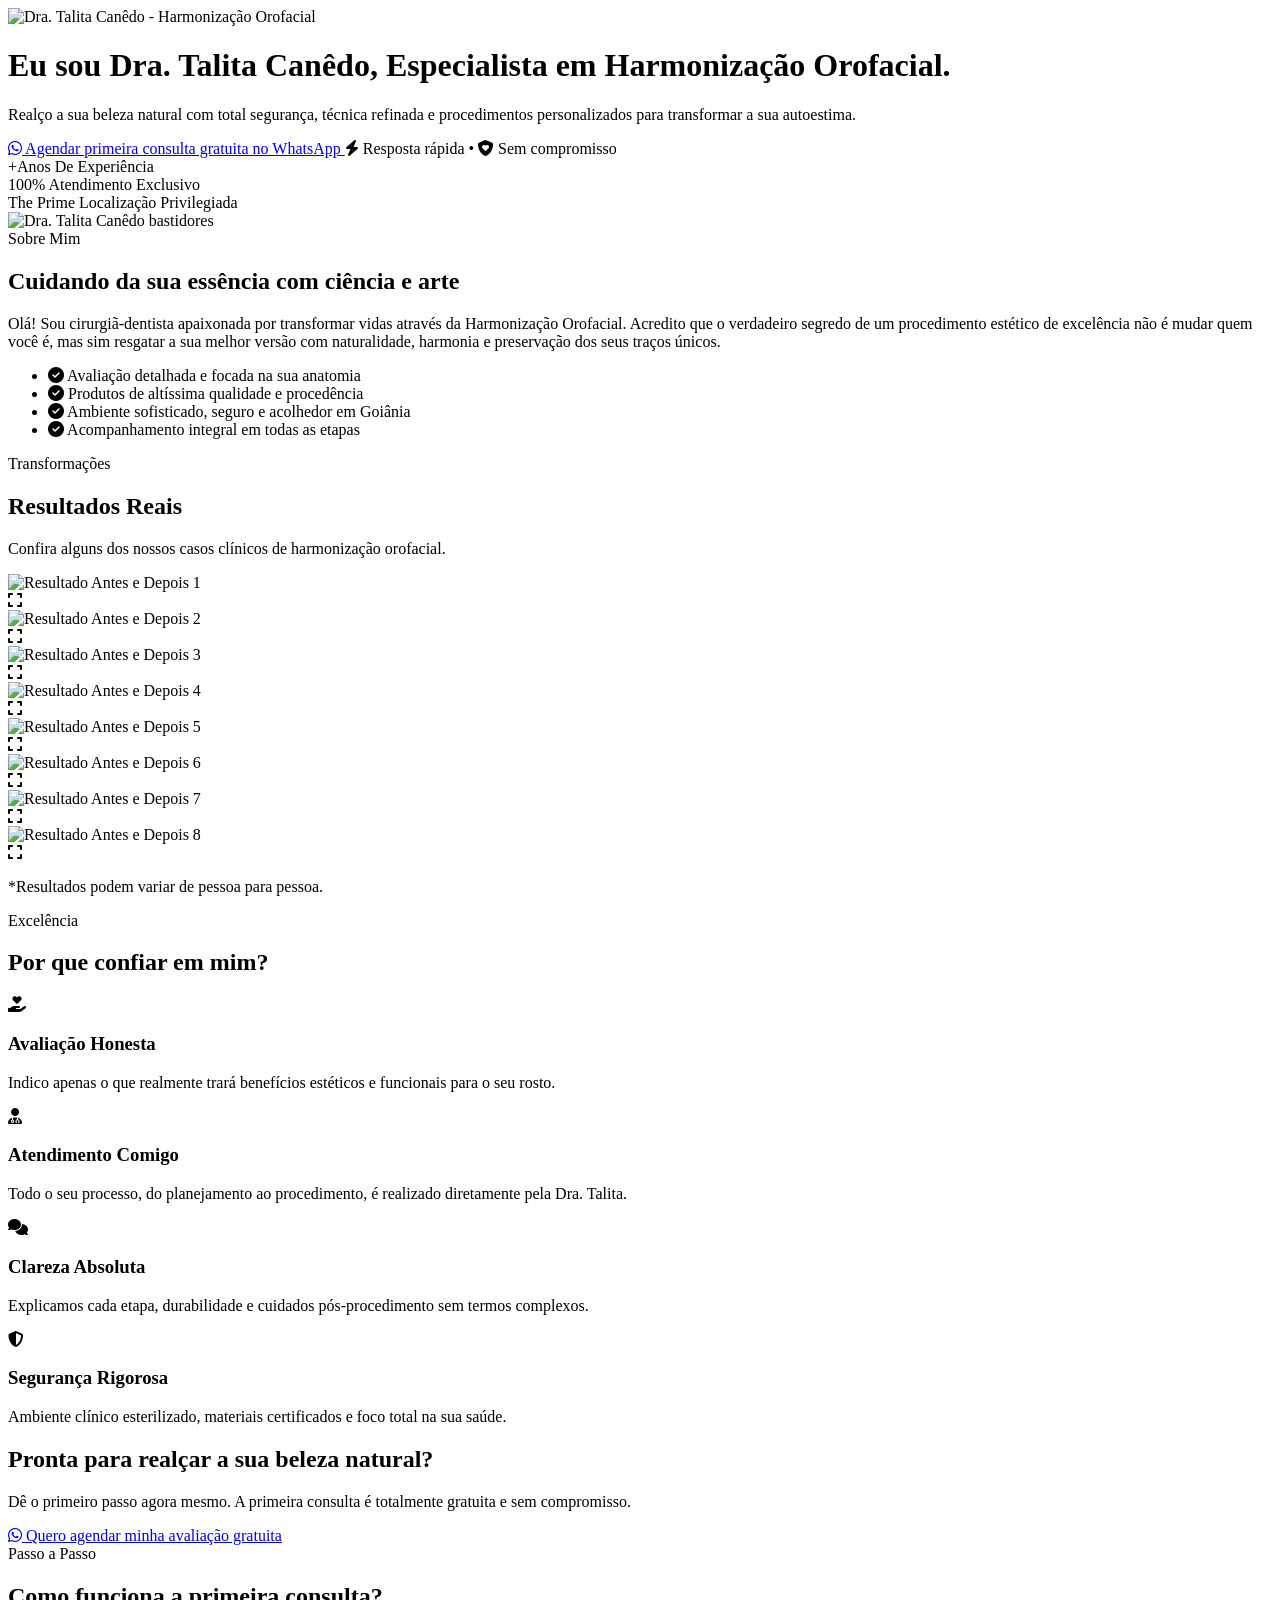
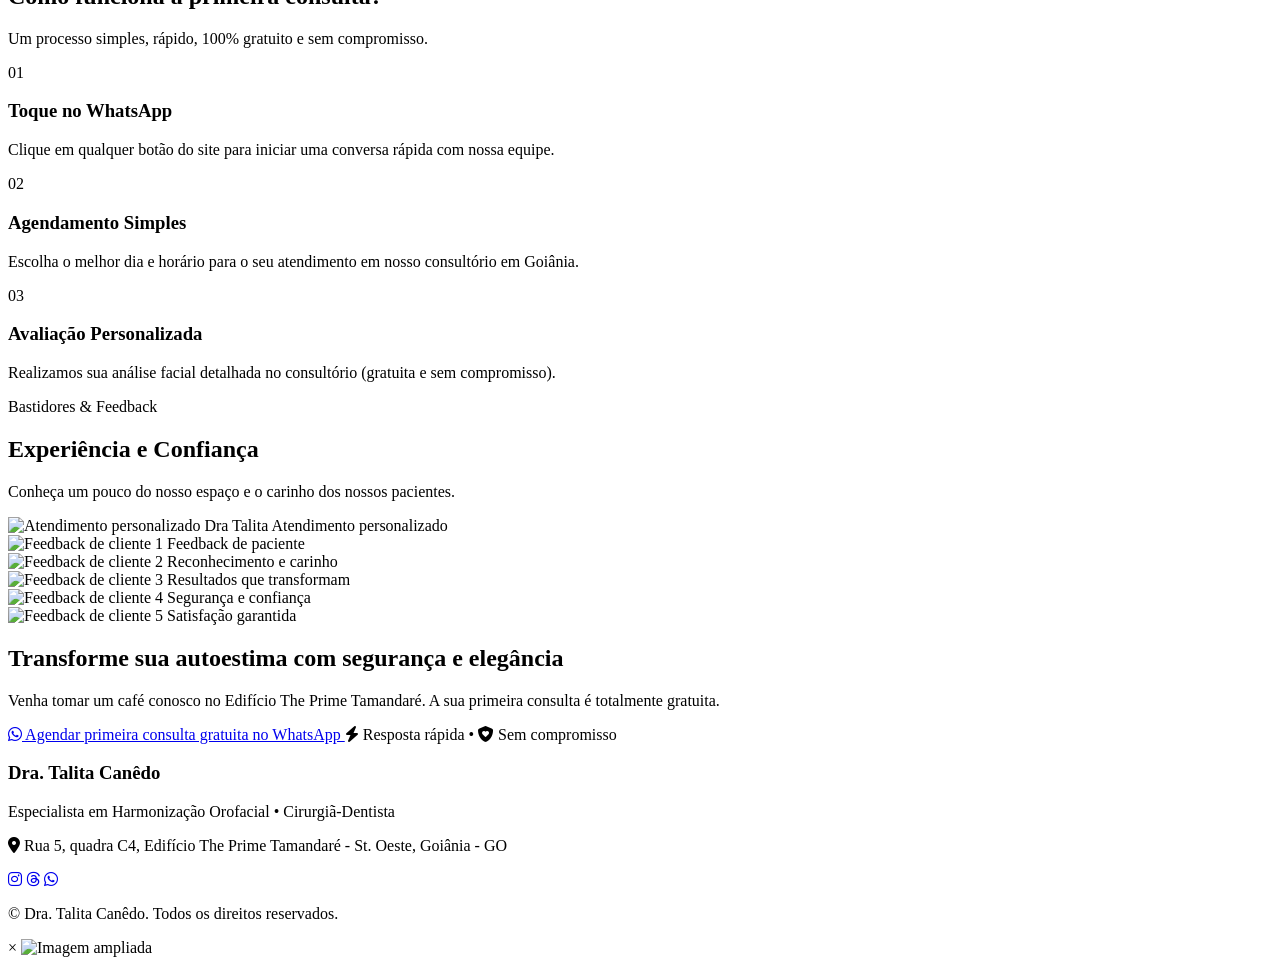
==== commit 86a3febe: "Update index.html" ====
--- a/index.html
+++ b/index.html
@@ -1,475 +1,271 @@
 <!DOCTYPE html>
-<html lang="pt-BR" class="scroll-smooth">
+<html lang="pt-BR">
 <head>
     <meta charset="UTF-8">
     <meta name="viewport" content="width=device-width, initial-scale=1.0">
-    <title>Dra. Talita Canêdo | Especialista em Harmonização Orofacial em Goiânia</title>
-    <meta name="description" content="Especialista em Harmonização Orofacial e Cirurgiã-Dentista no Setor Oeste, Goiânia - GO. Agende sua primeira consulta gratuita.">
+    <title>Dra. Talita Canêdo | Harmonização Orofacial em Goiânia</title>
+    <link rel="stylesheet" href="style.css">
     <!-- Google Fonts -->
     <link rel="preconnect" href="https://fonts.googleapis.com">
     <link rel="preconnect" href="https://fonts.gstatic.com" crossorigin>
-    <link href="https://fonts.googleapis.com/css2?family=Plus+Jakarta+Sans:wght@300;400;500;600;700&family=Playfair+Display:ital,wght@0,500;0,600;0,700;1,400&display=swap" rel="stylesheet">
-    <!-- FontAwesome for icons -->
+    <link href="https://fonts.googleapis.com/css2?family=Playfair+Display:ital,wght@0,500;0,600;0,700;1,400&family=Plus+Jakarta+Sans:wght@400;500;600;700&display=swap" rel="stylesheet">
+    <!-- FontAwesome para Ícones -->
     <link rel="stylesheet" href="https://cdnjs.cloudflare.com/ajax/libs/font-awesome/6.4.0/css/all.min.css">
-    <!-- Tailwind CSS CDN -->
-    <script src="https://cdn.tailwindcss.com"></script>
-    <script>
-        tailwind.config = {
-            theme: {
-                extend: {
-                    colors: {
-                        gold: {
-                            50: '#fbf8f3',
-                            100: '#f5ede1',
-                            200: '#e8d5bc',
-                            300: '#d9bb93',
-                            400: '#ca9f6b',
-                            500: '#b88648',
-                            600: '#a36d39',
-                            700: '#845330',
-                            800: '#6b432a',
-                            900: '#583724',
-                            950: '#311d13',
-                        },
-                        sand: {
-                            50: '#faf9f6',
-                            100: '#f3f1eb',
-                            200: '#e5e1d5',
-                            300: '#d1cbc0',
-                            800: '#4a4640',
-                            900: '#2c2a27',
-                        }
-                    },
-                    fontFamily: {
-                        sans: ['"Plus Jakarta Sans"', 'sans-serif'],
-                        serif: ['"Playfair Display"', 'serif'],
-                    }
-                }
-            }
-        }
-    </script>
-    <link rel="stylesheet" href="style.css">
 </head>
-<body class="bg-sand-50 text-sand-900 font-sans antialiased selection:bg-gold-200 selection:text-gold-900">
+<body>
 
     <!-- HERO SECTION -->
-    <header class="relative min-h-[90vh] flex items-center justify-center overflow-hidden pt-12 pb-20 px-4 sm:px-6 lg:px-8 bg-gradient-to-b from-gold-50/50 to-sand-50">
-        <div class="max-w-6xl mx-auto w-full grid grid-cols-1 lg:grid-cols-12 gap-12 items-center">
-            
-            <!-- Hero Text Content -->
-            <div class="lg:col-span-7 space-y-6 text-center lg:text-left">
-                <div class="inline-flex items-center gap-2 px-3 py-1.5 rounded-full bg-gold-100 text-gold-800 text-xs sm:text-sm font-medium tracking-wide">
-                    <i class="fa-solid fa-star text-gold-600 text-xs"></i> Setor Oeste • Goiânia - GO
-                </div>
+    <header class="hero-section">
+        <div class="container hero-container">
+            <!-- No mobile, a imagem vai primeiro por causa da ordem flex / css, e agora está menor -->
+            <div class="hero-image-wrapper">
+                <img src="https://i.imgur.com/z0e4yYT.png" alt="Dra. Talita Canêdo - Harmonização Orofacial" class="hero-img">
+            </div>
+            <div class="hero-content">
+                <h1 class="hero-title">Eu sou Dra. Talita Canêdo, Especialista em Harmonização Orofacial.</h1>
+                <p class="hero-subtitle">Realço a sua beleza natural com total segurança, técnica refinada e procedimentos personalizados para transformar a sua autoestima.</p>
                 
-                <h1 class="text-3xl sm:text-4xl lg:text-5xl font-serif font-bold text-sand-900 leading-tight">
-                    Eu sou a <span class="text-gold-700 italic">Dra. Talita Canêdo</span>, Especialista em Harmonização Orofacial.
-                </h1>
-                
-                <p class="text-base sm:text-lg text-sand-800 leading-relaxed max-w-2xl mx-auto lg:mx-0">
-                    Realço a sua beleza natural com total segurança, técnica refinada e procedimentos personalizados para transformar a sua autoestima.
+                <div class="hero-cta-box">
+                    <a href="https://api.whatsapp.com/message/UNNMR7PTO5GOJ1?autoload=1&app_absent=0" target="_blank" class="btn-whatsapp">
+                        <i class="fa-brands fa-whatsapp"></i> Agendar primeira consulta gratuita no WhatsApp
+                    </a>
+                    <span class="micro-text"><i class="fa-solid fa-bolt"></i> Resposta rápida • <i class="fa-solid fa-shield-heart"></i> Sem compromisso</span>
+                </div>
+
+                <div class="hero-badges">
+                    <div class="badge-item">
+                        <span class="badge-number">+Anos</span>
+                        <span class="badge-label">De Experiência</span>
+                    </div>
+                    <div class="badge-item">
+                        <span class="badge-number">100%</span>
+                        <span class="badge-label">Atendimento Exclusivo</span>
+                    </div>
+                    <div class="badge-item">
+                        <span class="badge-number">The Prime</span>
+                        <span class="badge-label">Localização Privilegiada</span>
+                    </div>
+                </div>
+            </div>
+        </div>
+    </header>
+
+    <!-- BLOCO QUEM SOU EU -->
+    <section class="about-section" id="sobre">
+        <div class="container about-container">
+            <div class="about-img-wrapper">
+                <img src="https://i.imgur.com/bpZG9uS.png" alt="Dra. Talita Canêdo bastidores" class="about-img">
+            </div>
+            <div class="about-content">
+                <span class="section-tag">Sobre Mim</span>
+                <h2>Cuidando da sua essência com ciência e arte</h2>
+                <p class="about-text">
+                    Olá! Sou cirurgiã-dentista apaixonada por transformar vidas através da Harmonização Orofacial. Acredito que o verdadeiro segredo de um procedimento estético de excelência não é mudar quem você é, mas sim resgatar a sua melhor versão com naturalidade, harmonia e preservação dos seus traços únicos.
                 </p>
-
-                <!-- CTA Principal -->
-                <div class="pt-2 flex flex-col items-center lg:items-start gap-2">
-                    <a href="https://api.whatsapp.com/message/UNNMR7PTO5GOJ1?autoload=1&app_absent=0" target="_blank" rel="noopener noreferrer" 
-                       class="w-full sm:w-auto inline-flex items-center justify-center gap-3 px-8 py-4 bg-emerald-600 hover:bg-emerald-700 text-white font-semibold text-base sm:text-lg rounded-2xl shadow-xl shadow-emerald-600/20 hover:shadow-emerald-600/30 transition-all transform hover:-translate-y-0.5">
-                        <i class="fa-brands fa-whatsapp text-2xl"></i>
-                        <span>Agendar primeira consulta gratuita no WhatsApp</span>
-                    </a>
-                    <span class="text-xs text-sand-800 flex items-center gap-2 mt-1">
-                        <i class="fa-solid fa-bolt text-gold-600"></i> Resposta rápida • <i class="fa-solid fa-shield-check text-gold-600 ml-1"></i> Sem compromisso
-                    </span>
-                </div>
-
-                <!-- Mini Trust Badges -->
-                <div class="pt-6 grid grid-cols-3 gap-4 border-t border-sand-200/60 max-w-lg mx-auto lg:mx-0">
-                    <div>
-                        <p class="font-serif font-bold text-xl text-gold-700">+Anos</p>
-                        <p class="text-xs text-sand-800">De Experiência</p>
-                    </div>
-                    <div>
-                        <p class="font-serif font-bold text-xl text-gold-700">100%</p>
-                        <p class="text-xs text-sand-800">Atendimento Exclusivo</p>
-                    </div>
-                    <div>
-                        <p class="font-serif font-bold text-xl text-gold-700">The Prime</p>
-                        <p class="text-xs text-sand-800">Localização Privilegiada</p>
-                    </div>
-                </div>
-            </div>
-
-            <!-- Hero Image -->
-            <div class="lg:col-span-5 relative flex justify-center">
-                <div class="absolute -inset-4 bg-gradient-to-tr from-gold-300/40 to-transparent rounded-3xl filter blur-xl opacity-70"></div>
-                <div class="relative w-full max-w-md aspect-[4/5] rounded-3xl overflow-hidden shadow-2xl border-4 border-white bg-sand-200">
-                    <img src="https://i.imgur.com/z0e4yYT.png" alt="Dra. Talita Canêdo - Harmonização Orofacial" class="w-full h-full object-cover object-top">
-                </div>
-            </div>
-
-        </div>
-    </header>
-
-    <!-- BLOCO: QUEM SOU EU -->
-    <section class="py-20 px-4 sm:px-6 lg:px-8 bg-white">
-        <div class="max-w-5xl mx-auto grid grid-cols-1 md:grid-cols-12 gap-10 items-center">
-            
-            <div class="md:col-span-5 flex justify-center">
-                <div class="w-72 sm:w-80 aspect-square rounded-2xl overflow-hidden shadow-xl border-2 border-gold-200 relative">
-                    <img src="https://i.imgur.com/bpZG9uS.png" alt="Dra. Talita Canêdo em seu consultório" class="w-full h-full object-cover">
-                </div>
-            </div>
-
-            <div class="md:col-span-7 space-y-6">
-                <span class="text-xs font-bold uppercase tracking-widest text-gold-600 bg-gold-50 px-3 py-1 rounded-md">Quem sou eu</span>
-                <h2 class="text-3xl font-serif font-bold text-sand-900">
-                    Olá, sou a Dra. Talita Canêdo. Minha missão é cuidar de você com excelência.
-                </h2>
-                <p class="text-sand-800 leading-relaxed">
-                    Cirurgiã-Dentista especialista em Harmonização Orofacial, acredito que cada rosto tem sua própria identidade e harmonia natural. Meu trabalho não é transformar quem você é, mas resgatar a sua melhor versão através de procedimentos seguros, modernos e com resultados elegantes.
-                </p>
-
-                <div class="space-y-3 pt-2">
-                    <div class="flex items-start gap-3">
-                        <div class="mt-1 w-5 h-5 rounded-full bg-gold-100 flex items-center justify-center text-gold-700 text-xs shrink-0">
-                            <i class="fa-solid fa-check"></i>
-                        </div>
-                        <p class="text-sand-800 text-sm sm:text-base"><strong>Avaliação individualizada:</strong> Analiso cada detalhe da sua anatomia facial para propor apenas o que faz sentido para você.</p>
-                    </div>
-                    <div class="flex items-start gap-3">
-                        <div class="mt-1 w-5 h-5 rounded-full bg-gold-100 flex items-center justify-center text-gold-700 text-xs shrink-0">
-                            <i class="fa-solid fa-check"></i>
-                        </div>
-                        <p class="text-sand-800 text-sm sm:text-base"><strong>Materiais de alta qualidade:</strong> Trabalho exclusivamente com marcas certificadas e aprovadas pelos órgãos reguladores.</p>
-                    </div>
-                    <div class="flex items-start gap-3">
-                        <div class="mt-1 w-5 h-5 rounded-full bg-gold-100 flex items-center justify-center text-gold-700 text-xs shrink-0">
-                            <i class="fa-solid fa-check"></i>
-                        </div>
-                        <p class="text-sand-800 text-sm sm:text-base"><strong>Atendimento humanizado e acolhedor:</strong> Do primeiro contato ao pós-procedimento, você terá meu acompanhamento próximo.</p>
-                    </div>
-                </div>
-            </div>
-
-        </div>
-    </section>
-
-    <!-- BLOCO: RESULTADOS REAIS (GALERIA) -->
-    <section class="py-20 px-4 sm:px-6 lg:px-8 bg-sand-50 border-y border-sand-200/50">
-        <div class="max-w-6xl mx-auto space-y-12">
-            
-            <div class="text-center max-w-2xl mx-auto space-y-3">
-                <span class="text-xs font-bold uppercase tracking-widest text-gold-600 bg-gold-100/60 px-3 py-1 rounded-md">Galeria de Transformações</span>
-                <h2 class="text-3xl sm:text-4xl font-serif font-bold text-sand-900">Resultados Reais</h2>
-                <p class="text-sand-800 text-sm sm:text-base">
-                    Confira abaixo alguns dos casos atendidos em nosso consultório. Clique na imagem para ampliar.
-                </p>
-            </div>
-
-            <!-- Grid de Galeria -->
-            <div id="gallery-grid" class="grid grid-cols-2 sm:grid-cols-3 lg:grid-cols-4 gap-4 sm:gap-6">
-                <!-- Imagem 1 -->
-                <div class="gallery-item group relative aspect-square rounded-2xl overflow-hidden shadow-md bg-white border border-sand-200 cursor-pointer" onclick="openLightbox('https://i.imgur.com/1C0MQlb.png', 'Resultado HOF - Caso 1')">
-                    <img src="https://i.imgur.com/1C0MQlb.png" alt="Resultado HOF 1" class="w-full h-full object-cover transition-transform duration-500 group-hover:scale-105">
-                    <div class="absolute inset-0 bg-black/40 opacity-0 group-hover:opacity-100 transition-opacity duration-300 flex items-center justify-center text-white">
-                        <i class="fa-solid fa-expand text-xl"></i>
-                    </div>
-                </div>
-                <!-- Imagem 2 -->
-                <div class="gallery-item group relative aspect-square rounded-2xl overflow-hidden shadow-md bg-white border border-sand-200 cursor-pointer" onclick="openLightbox('https://i.imgur.com/M0t1vgO.png', 'Resultado HOF - Caso 2')">
-                    <img src="https://i.imgur.com/M0t1vgO.png" alt="Resultado HOF 2" class="w-full h-full object-cover transition-transform duration-500 group-hover:scale-105">
-                    <div class="absolute inset-0 bg-black/40 opacity-0 group-hover:opacity-100 transition-opacity duration-300 flex items-center justify-center text-white">
-                        <i class="fa-solid fa-expand text-xl"></i>
-                    </div>
-                </div>
-                <!-- Imagem 3 -->
-                <div class="gallery-item group relative aspect-square rounded-2xl overflow-hidden shadow-md bg-white border border-sand-200 cursor-pointer" onclick="openLightbox('https://i.imgur.com/0BGHQaP.jpg', 'Resultado HOF - Caso 3')">
-                    <img src="https://i.imgur.com/0BGHQaP.jpg" alt="Resultado HOF 3" class="w-full h-full object-cover transition-transform duration-500 group-hover:scale-105">
-                    <div class="absolute inset-0 bg-black/40 opacity-0 group-hover:opacity-100 transition-opacity duration-300 flex items-center justify-center text-white">
-                        <i class="fa-solid fa-expand text-xl"></i>
-                    </div>
-                </div>
-                <!-- Imagem 4 -->
-                <div class="gallery-item group relative aspect-square rounded-2xl overflow-hidden shadow-md bg-white border border-sand-200 cursor-pointer" onclick="openLightbox('https://i.imgur.com/lu3MMLg.jpg', 'Resultado HOF - Caso 4')">
-                    <img src="https://i.imgur.com/lu3MMLg.jpg" alt="Resultado HOF 4" class="w-full h-full object-cover transition-transform duration-500 group-hover:scale-105">
-                    <div class="absolute inset-0 bg-black/40 opacity-0 group-hover:opacity-100 transition-opacity duration-300 flex items-center justify-center text-white">
-                        <i class="fa-solid fa-expand text-xl"></i>
-                    </div>
-                </div>
-                <!-- Imagem 5 -->
-                <div class="gallery-item group relative aspect-square rounded-2xl overflow-hidden shadow-md bg-white border border-sand-200 cursor-pointer" onclick="openLightbox('https://i.imgur.com/iT9NBig.jpg', 'Resultado HOF - Caso 5')">
-                    <img src="https://i.imgur.com/iT9NBig.jpg" alt="Resultado HOF 5" class="w-full h-full object-cover transition-transform duration-500 group-hover:scale-105">
-                    <div class="absolute inset-0 bg-black/40 opacity-0 group-hover:opacity-100 transition-opacity duration-300 flex items-center justify-center text-white">
-                        <i class="fa-solid fa-expand text-xl"></i>
-                    </div>
-                </div>
-                <!-- Imagem 6 -->
-                <div class="gallery-item group relative aspect-square rounded-2xl overflow-hidden shadow-md bg-white border border-sand-200 cursor-pointer" onclick="openLightbox('https://i.imgur.com/qmvJXFy.jpg', 'Resultado HOF - Caso 6')">
-                    <img src="https://i.imgur.com/qmvJXFy.jpg" alt="Resultado HOF 6" class="w-full h-full object-cover transition-transform duration-500 group-hover:scale-105">
-                    <div class="absolute inset-0 bg-black/40 opacity-0 group-hover:opacity-100 transition-opacity duration-300 flex items-center justify-center text-white">
-                        <i class="fa-solid fa-expand text-xl"></i>
-                    </div>
-                </div>
-                <!-- Imagem 7 -->
-                <div class="gallery-item group relative aspect-square rounded-2xl overflow-hidden shadow-md bg-white border border-sand-200 cursor-pointer" onclick="openLightbox('https://i.imgur.com/Bz8NJ1V.jpg', 'Resultado HOF - Caso 7')">
-                    <img src="https://i.imgur.com/Bz8NJ1V.jpg" alt="Resultado HOF 7" class="w-full h-full object-cover transition-transform duration-500 group-hover:scale-105">
-                    <div class="absolute inset-0 bg-black/40 opacity-0 group-hover:opacity-100 transition-opacity duration-300 flex items-center justify-center text-white">
-                        <i class="fa-solid fa-expand text-xl"></i>
-                    </div>
-                </div>
-                <!-- Imagem 8 -->
-                <div class="gallery-item group relative aspect-square rounded-2xl overflow-hidden shadow-md bg-white border border-sand-200 cursor-pointer" onclick="openLightbox('https://i.imgur.com/ZPKOVnn.jpg', 'Resultado HOF - Caso 8')">
-                    <img src="https://i.imgur.com/ZPKOVnn.jpg" alt="Resultado HOF 8" class="w-full h-full object-cover transition-transform duration-500 group-hover:scale-105">
-                    <div class="absolute inset-0 bg-black/40 opacity-0 group-hover:opacity-100 transition-opacity duration-300 flex items-center justify-center text-white">
-                        <i class="fa-solid fa-expand text-xl"></i>
-                    </div>
-                </div>
-            </div>
-
-            <!-- Aviso discreto -->
-            <p class="text-center text-xs text-sand-800 italic">
-                * Resultados podem variar de pessoa para pessoa. Cada planejamento é único e exclusivo.
-            </p>
-
-        </div>
-    </section>
-
-    <!-- BLOCO: POR QUE CONFIAR EM MIM? -->
-    <section class="py-20 px-4 sm:px-6 lg:px-8 bg-white">
-        <div class="max-w-6xl mx-auto space-y-12">
-            
-            <div class="text-center max-w-2xl mx-auto space-y-3">
-                <span class="text-xs font-bold uppercase tracking-widest text-gold-600 bg-gold-50 px-3 py-1 rounded-md">Diferenciais</span>
-                <h2 class="text-3xl font-serif font-bold text-sand-900">Por que confiar em meu trabalho?</h2>
-                <p class="text-sand-800 text-sm sm:text-base">
-                    Compromisso inegociável com a sua segurança, saúde e satisfação.
-                </p>
-            </div>
-
-            <!-- Cards -->
-            <div class="grid grid-cols-1 md:grid-cols-2 lg:grid-cols-4 gap-6">
-                
-                <div class="p-8 rounded-2xl bg-sand-50 border border-sand-200/80 space-y-4 hover:shadow-lg transition-shadow">
-                    <div class="w-12 h-12 rounded-xl bg-gold-100 flex items-center justify-center text-gold-700 text-xl font-bold">
-                        <i class="fa-solid fa-heart-pulse"></i>
-                    </div>
-                    <h3 class="font-serif font-bold text-xl text-sand-900">Avaliação Honesta</h3>
-                    <p class="text-sand-800 text-sm leading-relaxed">
-                        Indico apenas o que realmente trará harmonia e benefício estético e funcional para o seu rosto. Sem excessos.
-                    </p>
-                </div>
-
-                <div class="p-8 rounded-2xl bg-sand-50 border border-sand-200/80 space-y-4 hover:shadow-lg transition-shadow">
-                    <div class="w-12 h-12 rounded-xl bg-gold-100 flex items-center justify-center text-gold-700 text-xl font-bold">
-                        <i class="fa-solid fa-user-doctor"></i>
-                    </div>
-                    <h3 class="font-serif font-bold text-xl text-sand-900">Atendimento Comigo</h3>
-                    <p class="text-sand-800 text-sm leading-relaxed">
-                        Você será atendida por mim em todas as etapas — da avaliação inicial ao retorno e acompanhamento pós-procedimento.
-                    </p>
-                </div>
-
-                <div class="p-8 rounded-2xl bg-sand-50 border border-sand-200/80 space-y-4 hover:shadow-lg transition-shadow">
-                    <div class="w-12 h-12 rounded-xl bg-gold-100 flex items-center justify-center text-gold-700 text-xl font-bold">
-                        <i class="fa-solid fa-comments"></i>
-                    </div>
-                    <h3 class="font-serif font-bold text-xl text-sand-900">Clareza e Segurança</h3>
-                    <p class="text-sand-800 text-sm leading-relaxed">
-                        Explico cada detalhe do procedimento, quais produtos utilizamos e respondemos todas as suas dúvidas com total transparência.
-                    </p>
-                </div>
-
-                <div class="p-8 rounded-2xl bg-sand-50 border border-sand-200/80 space-y-4 hover:shadow-lg transition-shadow">
-                    <div class="w-12 h-12 rounded-xl bg-gold-100 flex items-center justify-center text-gold-700 text-xl font-bold">
-                        <i class="fa-solid fa-location-dot"></i>
-                    </div>
-                    <h3 class="font-serif font-bold text-xl text-sand-900">Localização Privilegiada</h3>
-                    <p class="text-sand-800 text-sm leading-relaxed">
-                        Atendimento em consultório moderno e confortável no Edifício The Prime Tamandaré, Setor Oeste em Goiânia.
-                    </p>
-                </div>
-
-            </div>
-
+                <ul class="about-bullets">
+                    <li><i class="fa-solid fa-circle-check"></i> Avaliação detalhada e focada na sua anatomia</li>
+                    <li><i class="fa-solid fa-circle-check"></i> Produtos de altíssima qualidade e procedência</li>
+                    <li><i class="fa-solid fa-circle-check"></i> Ambiente sofisticado, seguro e acolhedor em Goiânia</li>
+                    <li><i class="fa-solid fa-circle-check"></i> Acompanhamento integral em todas as etapas</li>
+                </ul>
+            </div>
+        </div>
+    </section>
+
+    <!-- BLOCO RESULTADOS REAIS -->
+    <section class="results-section">
+        <div class="container">
+            <div class="section-header">
+                <span class="section-tag">Transformações</span>
+                <h2>Resultados Reais</h2>
+                <p>Confira alguns dos nossos casos clínicos de harmonização orofacial.</p>
+            </div>
+
+            <div class="gallery-grid">
+                <div class="gallery-item" onclick="openLightbox('https://i.imgur.com/1C0MQlb.png')">
+                    <img src="https://i.imgur.com/1C0MQlb.png" alt="Resultado Antes e Depois 1" loading="lazy">
+                    <div class="gallery-overlay"><i class="fa-solid fa-expand"></i></div>
+                </div>
+                <div class="gallery-item" onclick="openLightbox('https://i.imgur.com/M0t1vgO.png')">
+                    <img src="https://i.imgur.com/M0t1vgO.png" alt="Resultado Antes e Depois 2" loading="lazy">
+                    <div class="gallery-overlay"><i class="fa-solid fa-expand"></i></div>
+                </div>
+                <div class="gallery-item" onclick="openLightbox('https://i.imgur.com/0BGHQaP.jpg')">
+                    <img src="https://i.imgur.com/0BGHQaP.jpg" alt="Resultado Antes e Depois 3" loading="lazy">
+                    <div class="gallery-overlay"><i class="fa-solid fa-expand"></i></div>
+                </div>
+                <div class="gallery-item" onclick="openLightbox('https://i.imgur.com/lu3MMLg.jpg')">
+                    <img src="https://i.imgur.com/lu3MMLg.jpg" alt="Resultado Antes e Depois 4" loading="lazy">
+                    <div class="gallery-overlay"><i class="fa-solid fa-expand"></i></div>
+                </div>
+                <div class="gallery-item" onclick="openLightbox('https://i.imgur.com/iT9NBig.jpg')">
+                    <img src="https://i.imgur.com/iT9NBig.jpg" alt="Resultado Antes e Depois 5" loading="lazy">
+                    <div class="gallery-overlay"><i class="fa-solid fa-expand"></i></div>
+                </div>
+                <div class="gallery-item" onclick="openLightbox('https://i.imgur.com/qmvJXFy.jpg')">
+                    <img src="https://i.imgur.com/qmvJXFy.jpg" alt="Resultado Antes e Depois 6" loading="lazy">
+                    <div class="gallery-overlay"><i class="fa-solid fa-expand"></i></div>
+                </div>
+                <div class="gallery-item" onclick="openLightbox('https://i.imgur.com/Bz8NJ1V.jpg')">
+                    <img src="https://i.imgur.com/Bz8NJ1V.jpg" alt="Resultado Antes e Depois 7" loading="lazy">
+                    <div class="gallery-overlay"><i class="fa-solid fa-expand"></i></div>
+                </div>
+                <div class="gallery-item" onclick="openLightbox('https://i.imgur.com/ZPKOVnn.jpg')">
+                    <img src="https://i.imgur.com/ZPKOVnn.jpg" alt="Resultado Antes e Depois 8" loading="lazy">
+                    <div class="gallery-overlay"><i class="fa-solid fa-expand"></i></div>
+                </div>
+            </div>
+
+            <p class="disclaimer">*Resultados podem variar de pessoa para pessoa.</p>
+        </div>
+    </section>
+
+    <!-- BLOCO POR QUE CONFIAR EM MIM -->
+    <section class="trust-section">
+        <div class="container">
+            <div class="section-header">
+                <span class="section-tag">Excelência</span>
+                <h2>Por que confiar em mim?</h2>
+            </div>
+
+            <div class="trust-grid">
+                <div class="trust-card">
+                    <div class="trust-icon"><i class="fa-solid fa-hand-holding-heart"></i></div>
+                    <h3>Avaliação Honesta</h3>
+                    <p>Indico apenas o que realmente trará benefícios estéticos e funcionais para o seu rosto.</p>
+                </div>
+                <div class="trust-card">
+                    <div class="trust-icon"><i class="fa-solid fa-user-doctor"></i></div>
+                    <h3>Atendimento Comigo</h3>
+                    <p>Todo o seu processo, do planejamento ao procedimento, é realizado diretamente pela Dra. Talita.</p>
+                </div>
+                <div class="trust-card">
+                    <div class="trust-icon"><i class="fa-solid fa-comments"></i></div>
+                    <h3>Clareza Absoluta</h3>
+                    <p>Explicamos cada etapa, durabilidade e cuidados pós-procedimento sem termos complexos.</p>
+                </div>
+                <div class="trust-card">
+                    <div class="trust-icon"><i class="fa-solid fa-shield-halved"></i></div>
+                    <h3>Segurança Rigorosa</h3>
+                    <p>Ambiente clínico esterilizado, materiais certificados e foco total na sua saúde.</p>
+                </div>
+            </div>
         </div>
     </section>
 
     <!-- CTA INTERMEDIÁRIO -->
-    <section class="py-16 px-4 sm:px-6 lg:px-8 bg-gold-900 text-white text-center">
-        <div class="max-w-3xl mx-auto space-y-6">
-            <h2 class="text-2xl sm:text-3xl font-serif font-bold">Pronta para realçar o que você tem de mais belo?</h2>
-            <p class="text-gold-200 text-sm sm:text-base max-w-xl mx-auto">
-                Tire suas dúvidas diretamente com nossa equipe e agende sua primeira consulta sem compromisso.
-            </p>
-            <div>
-                <a href="https://api.whatsapp.com/message/UNNMR7PTO5GOJ1?autoload=1&app_absent=0" target="_blank" rel="noopener noreferrer" 
-                   class="inline-flex items-center gap-3 px-8 py-4 bg-emerald-500 hover:bg-emerald-600 text-white font-semibold text-base rounded-2xl shadow-xl transition-all transform hover:-translate-y-0.5">
-                    <i class="fa-brands fa-whatsapp text-2xl"></i>
-                    <span>Agendar primeira consulta gratuita no WhatsApp</span>
-                </a>
-            </div>
-        </div>
-    </section>
-
-    <!-- BLOCO: COMO FUNCIONA A PRIMEIRA CONSULTA -->
-    <section class="py-20 px-4 sm:px-6 lg:px-8 bg-white">
-        <div class="max-w-5xl mx-auto space-y-12">
-            
-            <div class="text-center max-w-2xl mx-auto space-y-3">
-                <span class="text-xs font-bold uppercase tracking-widest text-gold-600 bg-gold-50 px-3 py-1 rounded-md">Passo a Passo</span>
-                <h2 class="text-3xl font-serif font-bold text-sand-900">Como funciona a primeira consulta</h2>
-                <p class="text-sand-800 text-sm sm:text-base">
-                    Simples, rápido e totalmente gratuito para você dar o primeiro passo com tranquilidade.
-                </p>
-            </div>
-
-            <div class="grid grid-cols-1 md:grid-cols-3 gap-8">
-                
-                <div class="text-center p-6 space-y-4">
-                    <div class="w-16 h-16 rounded-full bg-gold-100 text-gold-700 font-serif font-bold text-2xl flex items-center justify-center mx-auto shadow-inner">
-                        1
-                    </div>
-                    <h3 class="font-serif font-bold text-xl text-sand-900">Clique no WhatsApp</h3>
-                    <p class="text-sand-800 text-sm leading-relaxed">
-                        Inicie uma conversa rápida pelo botão em nosso site. Nossa equipe está pronta para lhe atender.
-                    </p>
-                </div>
-
-                <div class="text-center p-6 space-y-4">
-                    <div class="w-16 h-16 rounded-full bg-gold-100 text-gold-700 font-serif font-bold text-2xl flex items-center justify-center mx-auto shadow-inner">
-                        2
-                    </div>
-                    <h3 class="font-serif font-bold text-xl text-sand-900">Agendamento Flexível</h3>
-                    <p class="text-sand-800 text-sm leading-relaxed">
-                        Escolha o melhor dia e horário para vir ao consultório no Setor Oeste, Goiânia.
-                    </p>
-                </div>
-
-                <div class="text-center p-6 space-y-4">
-                    <div class="w-16 h-16 rounded-full bg-gold-100 text-gold-700 font-serif font-bold text-2xl flex items-center justify-center mx-auto shadow-inner">
-                        3
-                    </div>
-                    <h3 class="font-serif font-bold text-xl text-sand-900">Avaliação Personalizada</h3>
-                    <p class="text-sand-800 text-sm leading-relaxed">
-                        Conversaremos sobre seus desejos, faremos a análise facial e tudo isso de forma <strong>gratuita e sem compromisso</strong>.
-                    </p>
-                </div>
-
-            </div>
-
-        </div>
-    </section>
-
-    <!-- BLOCO: MAIS PROVAS (BASTIDORES E FEEDBACKS) -->
-    <section class="py-20 px-4 sm:px-6 lg:px-8 bg-sand-50 border-t border-sand-200/50">
-        <div class="max-w-6xl mx-auto space-y-12">
-            
-            <div class="text-center max-w-2xl mx-auto space-y-3">
-                <span class="text-xs font-bold uppercase tracking-widest text-gold-600 bg-gold-100/60 px-3 py-1 rounded-md">Bastidores & Confiança</span>
-                <h2 class="text-3xl font-serif font-bold text-sand-900">O que dizem nossas pacientes</h2>
-                <p class="text-sand-800 text-sm sm:text-base">
-                    Carinho e reconhecimento pelo trabalho dedicado que realizamos todos os dias.
-                </p>
-            </div>
-
-            <!-- Feedbacks de Clientes (Grid) -->
-            <div class="grid grid-cols-1 sm:grid-cols-2 lg:grid-cols-3 gap-6">
-                <div class="rounded-2xl overflow-hidden shadow-md bg-white border border-sand-200 p-2">
-                    <img src="https://i.imgur.com/nhRfy9Y.png" alt="Feedback de cliente 1" class="w-full h-auto rounded-xl object-contain">
-                </div>
-                <div class="rounded-2xl overflow-hidden shadow-md bg-white border border-sand-200 p-2">
-                    <img src="https://i.imgur.com/MByavzA.png" alt="Feedback de cliente 2" class="w-full h-auto rounded-xl object-contain">
-                </div>
-                <div class="rounded-2xl overflow-hidden shadow-md bg-white border border-sand-200 p-2">
-                    <img src="https://i.imgur.com/xqsUdzo.png" alt="Feedback de cliente 3" class="w-full h-auto rounded-xl object-contain">
-                </div>
-                <div class="rounded-2xl overflow-hidden shadow-md bg-white border border-sand-200 p-2">
-                    <img src="https://i.imgur.com/Wv7nkpX.png" alt="Feedback de cliente 4" class="w-full h-auto rounded-xl object-contain">
-                </div>
-                <div class="rounded-2xl overflow-hidden shadow-md bg-white border border-sand-200 p-2">
-                    <img src="https://i.imgur.com/XhSFumr.png" alt="Feedback de cliente 5" class="w-full h-auto rounded-xl object-contain">
-                </div>
-            </div>
-
-            <!-- Bastidores / Outras fotos do expert -->
-            <div class="pt-8">
-                <h3 class="text-xl font-serif font-bold text-sand-900 text-center mb-6">Nos Bastidores do Consultório</h3>
-                <div class="grid grid-cols-1 sm:grid-cols-2 gap-6 max-w-3xl mx-auto">
-                    <div class="group relative aspect-[4/3] rounded-2xl overflow-hidden shadow-md bg-white border border-sand-200 cursor-pointer" onclick="openLightbox('https://i.imgur.com/bpZG9uS.png', 'Atendimento personalizado')">
-                        <img src="https://i.imgur.com/bpZG9uS.png" alt="Atendimento personalizado" class="w-full h-full object-cover group-hover:scale-105 transition-transform duration-500">
-                        <div class="absolute bottom-0 inset-x-0 bg-gradient-to-t from-black/70 to-transparent p-4 text-white">
-                            <p class="text-sm font-medium">Atendimento personalizado</p>
-                        </div>
-                    </div>
-                    <div class="group relative aspect-[4/3] rounded-2xl overflow-hidden shadow-md bg-white border border-sand-200 cursor-pointer" onclick="openLightbox('https://i.imgur.com/FXSC2Kc.png', 'Precisão e cuidado em cada detalhe')">
-                        <img src="https://i.imgur.com/FXSC2Kc.png" alt="Precisão e cuidado" class="w-full h-full object-cover group-hover:scale-105 transition-transform duration-500">
-                        <div class="absolute bottom-0 inset-x-0 bg-gradient-to-t from-black/70 to-transparent p-4 text-white">
-                            <p class="text-sm font-medium">Precisão e cuidado em cada detalhe</p>
-                        </div>
-                    </div>
-                </div>
-            </div>
-
+    <section class="cta-banner">
+        <div class="container cta-banner-content">
+            <h2>Pronta para realçar a sua beleza natural?</h2>
+            <p>Dê o primeiro passo agora mesmo. A primeira consulta é totalmente gratuita e sem compromisso.</p>
+            <a href="https://api.whatsapp.com/message/UNNMR7PTO5GOJ1?autoload=1&app_absent=0" target="_blank" class="btn-whatsapp">
+                <i class="fa-brands fa-whatsapp"></i> Quero agendar minha avaliação gratuita
+            </a>
+        </div>
+    </section>
+
+    <!-- BLOCO COMO FUNCIONA A PRIMEIRA CONSULTA -->
+    <section class="steps-section">
+        <div class="container">
+            <div class="section-header">
+                <span class="section-tag">Passo a Passo</span>
+                <h2>Como funciona a primeira consulta?</h2>
+                <p>Um processo simples, rápido, 100% gratuito e sem compromisso.</p>
+            </div>
+
+            <div class="steps-grid">
+                <div class="step-card">
+                    <span class="step-number">01</span>
+                    <h3>Toque no WhatsApp</h3>
+                    <p>Clique em qualquer botão do site para iniciar uma conversa rápida com nossa equipe.</p>
+                </div>
+                <div class="step-card">
+                    <span class="step-number">02</span>
+                    <h3>Agendamento Simples</h3>
+                    <p>Escolha o melhor dia e horário para o seu atendimento em nosso consultório em Goiânia.</p>
+                </div>
+                <div class="step-card">
+                    <span class="step-number">03</span>
+                    <h3>Avaliação Personalizada</h3>
+                    <p>Realizamos sua análise facial detalhada no consultório (gratuita e sem compromisso).</p>
+                </div>
+            </div>
+        </div>
+    </section>
+
+    <!-- BLOCO MAIS PROVAS (BASTIDORES E FEEDBACKS) -->
+    <section class="behind-section">
+        <div class="container">
+            <div class="section-header">
+                <span class="section-tag">Bastidores & Feedback</span>
+                <h2>Experiência e Confiança</h2>
+                <p>Conheça um pouco do nosso espaço e o carinho dos nossos pacientes.</p>
+            </div>
+
+            <div class="behind-grid">
+                <div class="behind-card">
+                    <img src="https://i.imgur.com/FXSC2Kc.png" alt="Atendimento personalizado Dra Talita" loading="lazy">
+                    <span class="behind-caption">Atendimento personalizado</span>
+                </div>
+                <div class="behind-card">
+                    <img src="https://i.imgur.com/nhRfy9Y.png" alt="Feedback de cliente 1" loading="lazy">
+                    <span class="behind-caption">Feedback de paciente</span>
+                </div>
+                <div class="behind-card">
+                    <img src="https://i.imgur.com/MByavzA.png" alt="Feedback de cliente 2" loading="lazy">
+                    <span class="behind-caption">Reconhecimento e carinho</span>
+                </div>
+                <div class="behind-card">
+                    <img src="https://i.imgur.com/xqsUdzo.png" alt="Feedback de cliente 3" loading="lazy">
+                    <span class="behind-caption">Resultados que transformam</span>
+                </div>
+                <div class="behind-card">
+                    <img src="https://i.imgur.com/Wv7nkpX.png" alt="Feedback de cliente 4" loading="lazy">
+                    <span class="behind-caption">Segurança e confiança</span>
+                </div>
+                <div class="behind-card">
+                    <img src="https://i.imgur.com/XhSFumr.png" alt="Feedback de cliente 5" loading="lazy">
+                    <span class="behind-caption">Satisfação garantida</span>
+                </div>
+            </div>
         </div>
     </section>
 
     <!-- CTA FINAL -->
-    <section class="py-24 px-4 sm:px-6 lg:px-8 bg-white text-center">
-        <div class="max-w-3xl mx-auto space-y-6">
-            <span class="text-xs font-bold uppercase tracking-widest text-gold-600 bg-gold-50 px-3 py-1 rounded-md">Vagas Limitadas</span>
-            <h2 class="text-3xl sm:text-4xl font-serif font-bold text-sand-900">Dê o primeiro passo para transformar sua autoestima</h2>
-            <p class="text-sand-800 text-base sm:text-lg max-w-xl mx-auto">
-                Agende agora mesmo sua primeira consulta gratuita e descubra o tratamento ideal para você no Setor Oeste, Goiânia.
-            </p>
-            <div class="pt-4">
-                <a href="https://api.whatsapp.com/message/UNNMR7PTO5GOJ1?autoload=1&app_absent=0" target="_blank" rel="noopener noreferrer" 
-                   class="inline-flex items-center gap-3 px-8.5 py-4.5 bg-emerald-600 hover:bg-emerald-700 text-white font-semibold text-base sm:text-lg rounded-2xl shadow-xl shadow-emerald-600/20 transition-all transform hover:-translate-y-0.5">
-                    <i class="fa-brands fa-whatsapp text-2xl"></i>
-                    <span>Agendar primeira consulta gratuita no WhatsApp</span>
-                </a>
-            </div>
-            <p class="text-xs text-sand-800">
-                Resposta rápida • Sem compromisso
-            </p>
+    <section class="final-cta-section">
+        <div class="container final-cta-box">
+            <h2>Transforme sua autoestima com segurança e elegância</h2>
+            <p>Venha tomar um café conosco no Edifício The Prime Tamandaré. A sua primeira consulta é totalmente gratuita.</p>
+            <a href="https://api.whatsapp.com/message/UNNMR7PTO5GOJ1?autoload=1&app_absent=0" target="_blank" class="btn-whatsapp btn-large">
+                <i class="fa-brands fa-whatsapp"></i> Agendar primeira consulta gratuita no WhatsApp
+            </a>
+            <span class="micro-text light-text"><i class="fa-solid fa-bolt"></i> Resposta rápida • <i class="fa-solid fa-shield-heart"></i> Sem compromisso</span>
         </div>
     </section>
 
     <!-- RODAPÉ SIMPLES -->
-    <footer class="py-12 px-4 sm:px-6 lg:px-8 bg-sand-900 text-sand-200">
-        <div class="max-w-6xl mx-auto flex flex-col md:flex-row items-center justify-between gap-6 text-center md:text-left">
-            <div class="space-y-1">
-                <p class="font-serif font-bold text-lg text-white">Dra. Talita Canêdo</p>
-                <p class="text-xs text-sand-300">Especialista em Harmonização Orofacial • Cirurgiã-Dentista</p>
-                <p class="text-xs text-sand-300">Rua 5, quadra C4, Edifício The Prime Tamandaré - St. Oeste, Goiânia - GO, 74115-060</p>
-            </div>
-
-            <div class="flex items-center gap-4 text-xl">
-                <a href="https://www.instagram.com/dra.talitacanedo" target="_blank" rel="noopener noreferrer" class="w-10 h-10 rounded-full bg-sand-800 hover:bg-gold-600 flex items-center justify-center transition-colors text-white" aria-label="Instagram">
-                    <i class="fa-brands fa-instagram"></i>
-                </a>
-                <a href="https://www.threads.com/@dra.talitacanedo?xmt=AQG0OQ9pLxk3HMTfpBmmsmM6vcLZhSndBOzYcJEXnBlhxoo" target="_blank" rel="noopener noreferrer" class="w-10 h-10 rounded-full bg-sand-800 hover:bg-gold-600 flex items-center justify-center transition-colors text-white" aria-label="Threads">
-                    <i class="fa-brands fa-threads"></i>
-                </a>
-                <a href="https://api.whatsapp.com/message/UNNMR7PTO5GOJ1?autoload=1&app_absent=0" target="_blank" rel="noopener noreferrer" class="w-10 h-10 rounded-full bg-sand-800 hover:bg-emerald-600 flex items-center justify-center transition-colors text-white" aria-label="WhatsApp">
-                    <i class="fa-brands fa-whatsapp"></i>
-                </a>
-            </div>
-        </div>
-
-        <div class="max-w-6xl mx-auto mt-8 pt-6 border-t border-sand-800 text-center text-xs text-sand-300">
-            <p>&copy; Dra. Talita Canêdo. Todos os direitos reservados.</p>
+    <footer class="footer">
+        <div class="container footer-content">
+            <div class="footer-info">
+                <h3>Dra. Talita Canêdo</h3>
+                <p>Especialista em Harmonização Orofacial • Cirurgiã-Dentista</p>
+                <p class="address-text"><i class="fa-solid fa-location-dot"></i> Rua 5, quadra C4, Edifício The Prime Tamandaré - St. Oeste, Goiânia - GO</p>
+            </div>
+            <div class="footer-social">
+                <a href="https://www.instagram.com/dra.talitacanedo" target="_blank" aria-label="Instagram"><i class="fa-brands fa-instagram"></i></a>
+                <a href="https://www.threads.com/@dra.talitacanedo?xmt=AQG0OQ9pLxk3HMTfpBmmsmM6vcLZhSndBOzYcJEXnBlhxoo" target="_blank" aria-label="Threads"><i class="fa-brands fa-threads"></i></a>
+                <a href="https://api.whatsapp.com/message/UNNMR7PTO5GOJ1?autoload=1&app_absent=0" target="_blank" aria-label="WhatsApp"><i class="fa-brands fa-whatsapp"></i></a>
+            </div>
+            <div class="footer-copy">
+                <p>&copy; Dra. Talita Canêdo. Todos os direitos reservados.</p>
+            </div>
         </div>
     </footer>
 
     <!-- LIGHTBOX MODAL -->
-    <div id="lightbox" class="fixed inset-0 z-50 bg-black/90 hidden items-center justify-center p-4">
-        <button onclick="closeLightbox()" class="absolute top-6 right-6 text-white text-3xl hover:text-gold-300 transition-colors z-50" aria-label="Fechar">
-            <i class="fa-solid fa-xmark"></i>
-        </button>
-        <div class="relative max-w-4xl max-h-[90vh] flex flex-col items-center">
-            <img id="lightbox-img" src="" alt="Imagem ampliada" class="max-h-[80vh] max-w-full object-contain rounded-lg shadow-2xl">
-            <p id="lightbox-caption" class="text-white text-sm mt-4 text-center font-medium"></p>
-        </div>
+    <div id="lightboxModal" class="lightbox" onclick="closeLightbox()">
+        <span class="lightbox-close">&times;</span>
+        <img id="lightboxImg" src="" alt="Imagem ampliada">
     </div>
 
     <script src="script.js"></script>
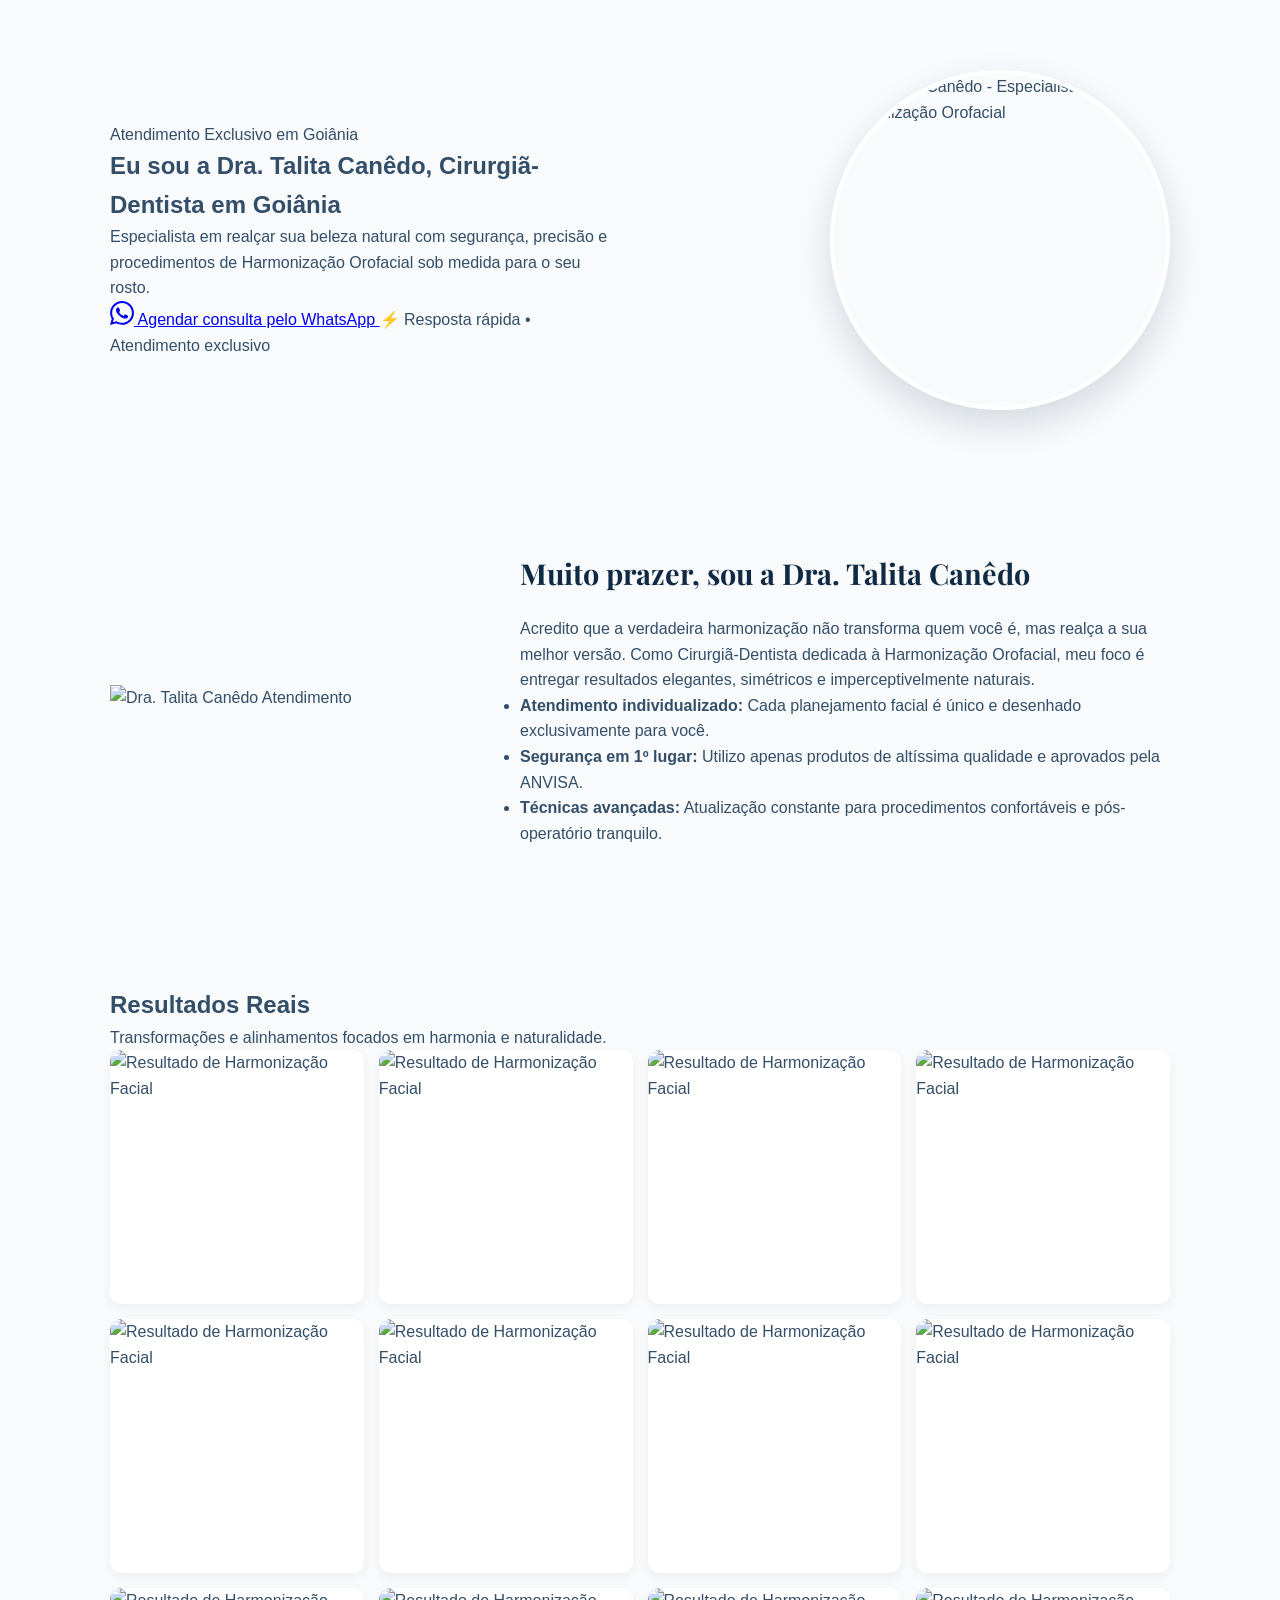
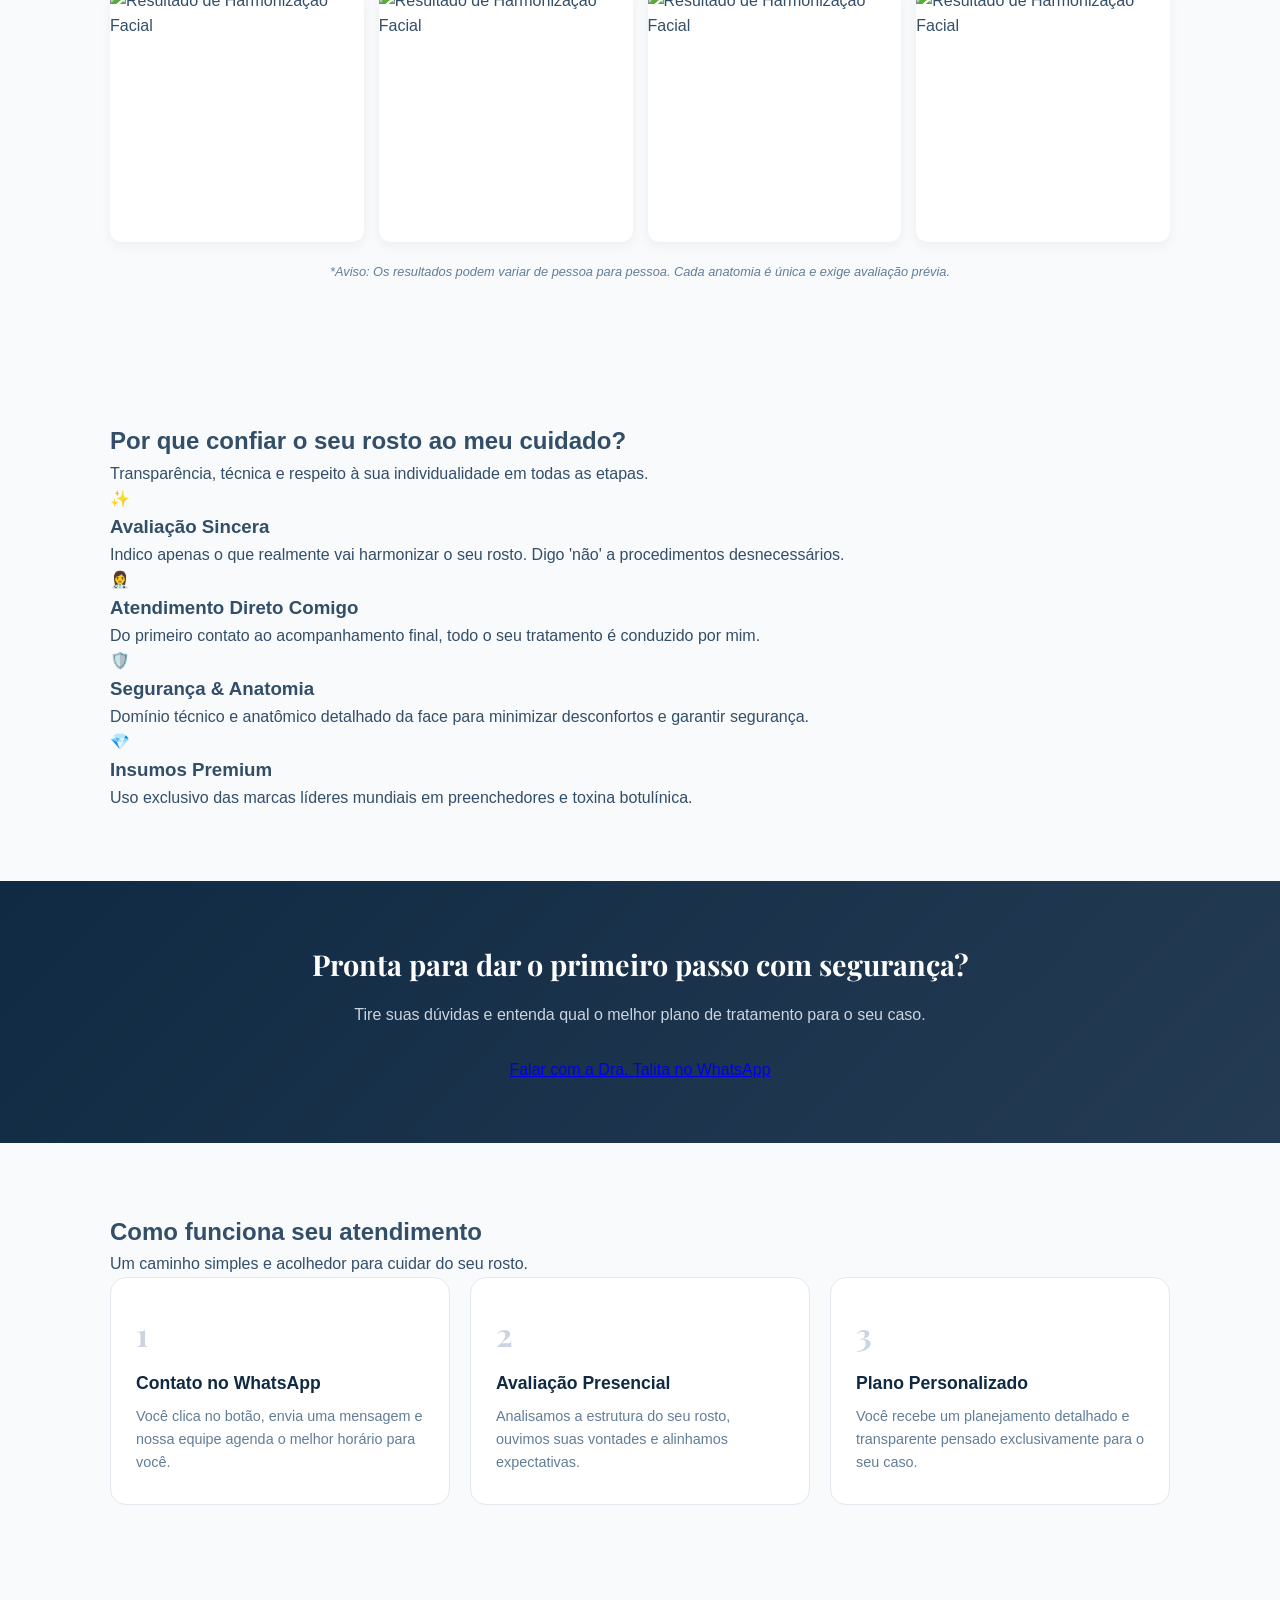
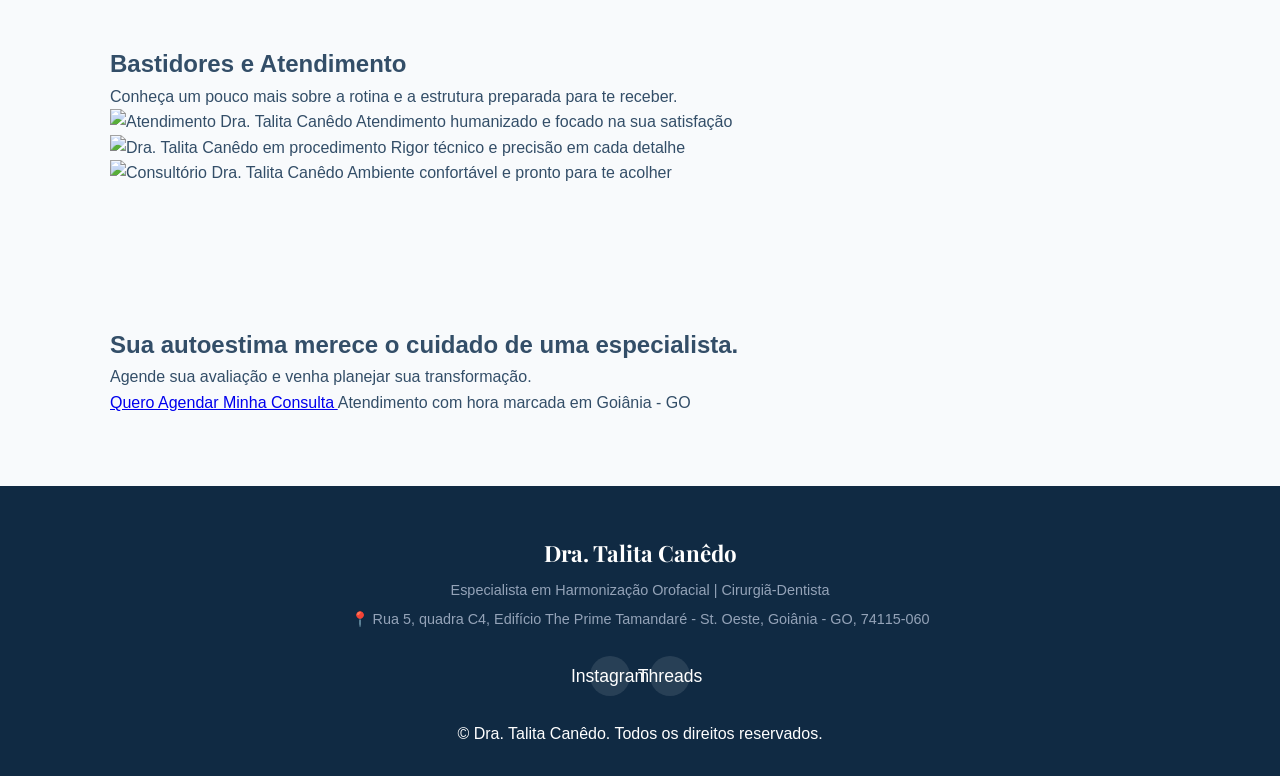
==== commit 657034dc: "Update index.html" ====
--- a/index.html
+++ b/index.html
@@ -1,273 +1,227 @@
 <!DOCTYPE html>
 <html lang="pt-BR">
 <head>
-    <meta charset="UTF-8">
-    <meta name="viewport" content="width=device-width, initial-scale=1.0">
-    <title>Dra. Talita Canêdo | Harmonização Orofacial em Goiânia</title>
-    <link rel="stylesheet" href="style.css">
-    <!-- Google Fonts -->
-    <link rel="preconnect" href="https://fonts.googleapis.com">
-    <link rel="preconnect" href="https://fonts.gstatic.com" crossorigin>
-    <link href="https://fonts.googleapis.com/css2?family=Playfair+Display:ital,wght@0,500;0,600;0,700;1,400&family=Plus+Jakarta+Sans:wght@400;500;600;700&display=swap" rel="stylesheet">
-    <!-- FontAwesome para Ícones -->
-    <link rel="stylesheet" href="https://cdnjs.cloudflare.com/ajax/libs/font-awesome/6.4.0/css/all.min.css">
+  <meta charset="UTF-8">
+  <meta name="viewport" content="width=device-width, initial-scale=1.0">
+  <title>Dra. Talita Canêdo | Especialista em Harmonização Orofacial em Goiânia</title>
+  <meta name="description" content="Agende sua consulta de Harmonização Orofacial com a Dra. Talita Canêdo em Goiânia. Atendimento exclusivo e resultados naturais.">
+  
+  <!-- Fontes Google -->
+  <link rel="preconnect" href="https://fonts.googleapis.com">
+  <link rel="preconnect" href="https://fonts.gstatic.com" crossorigin>
+  <link href="https://fonts.googleapis.com/css2?family=Montserrat:wght@400;500;600;700&family=Playfair+Display:ital,wght@0,600;0,700;1,400&display=swap" rel="stylesheet">
+  
+  <!-- CSS -->
+  <link rel="stylesheet" href="style.css">
 </head>
 <body>
 
-    <!-- HERO SECTION -->
-    <header class="hero-section">
-        <div class="container hero-container">
-            <!-- No mobile, a imagem vai primeiro por causa da ordem flex / css, e agora está menor -->
-            <div class="hero-image-wrapper">
-                <img src="https://i.imgur.com/z0e4yYT.png" alt="Dra. Talita Canêdo - Harmonização Orofacial" class="hero-img">
-            </div>
-            <div class="hero-content">
-                <h1 class="hero-title">Eu sou Dra. Talita Canêdo, Especialista em Harmonização Orofacial.</h1>
-                <p class="hero-subtitle">Realço a sua beleza natural com total segurança, técnica refinada e procedimentos personalizados para transformar a sua autoestima.</p>
-                
-                <div class="hero-cta-box">
-                    <a href="https://api.whatsapp.com/message/UNNMR7PTO5GOJ1?autoload=1&app_absent=0" target="_blank" class="btn-whatsapp">
-                        <i class="fa-brands fa-whatsapp"></i> Agendar primeira consulta gratuita no WhatsApp
-                    </a>
-                    <span class="micro-text"><i class="fa-solid fa-bolt"></i> Resposta rápida • <i class="fa-solid fa-shield-heart"></i> Sem compromisso</span>
-                </div>
-
-                <div class="hero-badges">
-                    <div class="badge-item">
-                        <span class="badge-number">+Anos</span>
-                        <span class="badge-label">De Experiência</span>
-                    </div>
-                    <div class="badge-item">
-                        <span class="badge-number">100%</span>
-                        <span class="badge-label">Atendimento Exclusivo</span>
-                    </div>
-                    <div class="badge-item">
-                        <span class="badge-number">The Prime</span>
-                        <span class="badge-label">Localização Privilegiada</span>
-                    </div>
-                </div>
-            </div>
-        </div>
-    </header>
-
-    <!-- BLOCO QUEM SOU EU -->
-    <section class="about-section" id="sobre">
-        <div class="container about-container">
-            <div class="about-img-wrapper">
-                <img src="https://i.imgur.com/bpZG9uS.png" alt="Dra. Talita Canêdo bastidores" class="about-img">
-            </div>
-            <div class="about-content">
-                <span class="section-tag">Sobre Mim</span>
-                <h2>Cuidando da sua essência com ciência e arte</h2>
-                <p class="about-text">
-                    Olá! Sou cirurgiã-dentista apaixonada por transformar vidas através da Harmonização Orofacial. Acredito que o verdadeiro segredo de um procedimento estético de excelência não é mudar quem você é, mas sim resgatar a sua melhor versão com naturalidade, harmonia e preservação dos seus traços únicos.
-                </p>
-                <ul class="about-bullets">
-                    <li><i class="fa-solid fa-circle-check"></i> Avaliação detalhada e focada na sua anatomia</li>
-                    <li><i class="fa-solid fa-circle-check"></i> Produtos de altíssima qualidade e procedência</li>
-                    <li><i class="fa-solid fa-circle-check"></i> Ambiente sofisticado, seguro e acolhedor em Goiânia</li>
-                    <li><i class="fa-solid fa-circle-check"></i> Acompanhamento integral em todas as etapas</li>
-                </ul>
-            </div>
-        </div>
-    </section>
-
-    <!-- BLOCO RESULTADOS REAIS -->
-    <section class="results-section">
-        <div class="container">
-            <div class="section-header">
-                <span class="section-tag">Transformações</span>
-                <h2>Resultados Reais</h2>
-                <p>Confira alguns dos nossos casos clínicos de harmonização orofacial.</p>
-            </div>
-
-            <div class="gallery-grid">
-                <div class="gallery-item" onclick="openLightbox('https://i.imgur.com/1C0MQlb.png')">
-                    <img src="https://i.imgur.com/1C0MQlb.png" alt="Resultado Antes e Depois 1" loading="lazy">
-                    <div class="gallery-overlay"><i class="fa-solid fa-expand"></i></div>
-                </div>
-                <div class="gallery-item" onclick="openLightbox('https://i.imgur.com/M0t1vgO.png')">
-                    <img src="https://i.imgur.com/M0t1vgO.png" alt="Resultado Antes e Depois 2" loading="lazy">
-                    <div class="gallery-overlay"><i class="fa-solid fa-expand"></i></div>
-                </div>
-                <div class="gallery-item" onclick="openLightbox('https://i.imgur.com/0BGHQaP.jpg')">
-                    <img src="https://i.imgur.com/0BGHQaP.jpg" alt="Resultado Antes e Depois 3" loading="lazy">
-                    <div class="gallery-overlay"><i class="fa-solid fa-expand"></i></div>
-                </div>
-                <div class="gallery-item" onclick="openLightbox('https://i.imgur.com/lu3MMLg.jpg')">
-                    <img src="https://i.imgur.com/lu3MMLg.jpg" alt="Resultado Antes e Depois 4" loading="lazy">
-                    <div class="gallery-overlay"><i class="fa-solid fa-expand"></i></div>
-                </div>
-                <div class="gallery-item" onclick="openLightbox('https://i.imgur.com/iT9NBig.jpg')">
-                    <img src="https://i.imgur.com/iT9NBig.jpg" alt="Resultado Antes e Depois 5" loading="lazy">
-                    <div class="gallery-overlay"><i class="fa-solid fa-expand"></i></div>
-                </div>
-                <div class="gallery-item" onclick="openLightbox('https://i.imgur.com/qmvJXFy.jpg')">
-                    <img src="https://i.imgur.com/qmvJXFy.jpg" alt="Resultado Antes e Depois 6" loading="lazy">
-                    <div class="gallery-overlay"><i class="fa-solid fa-expand"></i></div>
-                </div>
-                <div class="gallery-item" onclick="openLightbox('https://i.imgur.com/Bz8NJ1V.jpg')">
-                    <img src="https://i.imgur.com/Bz8NJ1V.jpg" alt="Resultado Antes e Depois 7" loading="lazy">
-                    <div class="gallery-overlay"><i class="fa-solid fa-expand"></i></div>
-                </div>
-                <div class="gallery-item" onclick="openLightbox('https://i.imgur.com/ZPKOVnn.jpg')">
-                    <img src="https://i.imgur.com/ZPKOVnn.jpg" alt="Resultado Antes e Depois 8" loading="lazy">
-                    <div class="gallery-overlay"><i class="fa-solid fa-expand"></i></div>
-                </div>
-            </div>
-
-            <p class="disclaimer">*Resultados podem variar de pessoa para pessoa.</p>
-        </div>
-    </section>
-
-    <!-- BLOCO POR QUE CONFIAR EM MIM -->
-    <section class="trust-section">
-        <div class="container">
-            <div class="section-header">
-                <span class="section-tag">Excelência</span>
-                <h2>Por que confiar em mim?</h2>
-            </div>
-
-            <div class="trust-grid">
-                <div class="trust-card">
-                    <div class="trust-icon"><i class="fa-solid fa-hand-holding-heart"></i></div>
-                    <h3>Avaliação Honesta</h3>
-                    <p>Indico apenas o que realmente trará benefícios estéticos e funcionais para o seu rosto.</p>
-                </div>
-                <div class="trust-card">
-                    <div class="trust-icon"><i class="fa-solid fa-user-doctor"></i></div>
-                    <h3>Atendimento Comigo</h3>
-                    <p>Todo o seu processo, do planejamento ao procedimento, é realizado diretamente pela Dra. Talita.</p>
-                </div>
-                <div class="trust-card">
-                    <div class="trust-icon"><i class="fa-solid fa-comments"></i></div>
-                    <h3>Clareza Absoluta</h3>
-                    <p>Explicamos cada etapa, durabilidade e cuidados pós-procedimento sem termos complexos.</p>
-                </div>
-                <div class="trust-card">
-                    <div class="trust-icon"><i class="fa-solid fa-shield-halved"></i></div>
-                    <h3>Segurança Rigorosa</h3>
-                    <p>Ambiente clínico esterilizado, materiais certificados e foco total na sua saúde.</p>
-                </div>
-            </div>
-        </div>
-    </section>
-
-    <!-- CTA INTERMEDIÁRIO -->
-    <section class="cta-banner">
-        <div class="container cta-banner-content">
-            <h2>Pronta para realçar a sua beleza natural?</h2>
-            <p>Dê o primeiro passo agora mesmo. A primeira consulta é totalmente gratuita e sem compromisso.</p>
-            <a href="https://api.whatsapp.com/message/UNNMR7PTO5GOJ1?autoload=1&app_absent=0" target="_blank" class="btn-whatsapp">
-                <i class="fa-brands fa-whatsapp"></i> Quero agendar minha avaliação gratuita
-            </a>
-        </div>
-    </section>
-
-    <!-- BLOCO COMO FUNCIONA A PRIMEIRA CONSULTA -->
-    <section class="steps-section">
-        <div class="container">
-            <div class="section-header">
-                <span class="section-tag">Passo a Passo</span>
-                <h2>Como funciona a primeira consulta?</h2>
-                <p>Um processo simples, rápido, 100% gratuito e sem compromisso.</p>
-            </div>
-
-            <div class="steps-grid">
-                <div class="step-card">
-                    <span class="step-number">01</span>
-                    <h3>Toque no WhatsApp</h3>
-                    <p>Clique em qualquer botão do site para iniciar uma conversa rápida com nossa equipe.</p>
-                </div>
-                <div class="step-card">
-                    <span class="step-number">02</span>
-                    <h3>Agendamento Simples</h3>
-                    <p>Escolha o melhor dia e horário para o seu atendimento em nosso consultório em Goiânia.</p>
-                </div>
-                <div class="step-card">
-                    <span class="step-number">03</span>
-                    <h3>Avaliação Personalizada</h3>
-                    <p>Realizamos sua análise facial detalhada no consultório (gratuita e sem compromisso).</p>
-                </div>
-            </div>
-        </div>
-    </section>
-
-    <!-- BLOCO MAIS PROVAS (BASTIDORES E FEEDBACKS) -->
-    <section class="behind-section">
-        <div class="container">
-            <div class="section-header">
-                <span class="section-tag">Bastidores & Feedback</span>
-                <h2>Experiência e Confiança</h2>
-                <p>Conheça um pouco do nosso espaço e o carinho dos nossos pacientes.</p>
-            </div>
-
-            <div class="behind-grid">
-                <div class="behind-card">
-                    <img src="https://i.imgur.com/FXSC2Kc.png" alt="Atendimento personalizado Dra Talita" loading="lazy">
-                    <span class="behind-caption">Atendimento personalizado</span>
-                </div>
-                <div class="behind-card">
-                    <img src="https://i.imgur.com/nhRfy9Y.png" alt="Feedback de cliente 1" loading="lazy">
-                    <span class="behind-caption">Feedback de paciente</span>
-                </div>
-                <div class="behind-card">
-                    <img src="https://i.imgur.com/MByavzA.png" alt="Feedback de cliente 2" loading="lazy">
-                    <span class="behind-caption">Reconhecimento e carinho</span>
-                </div>
-                <div class="behind-card">
-                    <img src="https://i.imgur.com/xqsUdzo.png" alt="Feedback de cliente 3" loading="lazy">
-                    <span class="behind-caption">Resultados que transformam</span>
-                </div>
-                <div class="behind-card">
-                    <img src="https://i.imgur.com/Wv7nkpX.png" alt="Feedback de cliente 4" loading="lazy">
-                    <span class="behind-caption">Segurança e confiança</span>
-                </div>
-                <div class="behind-card">
-                    <img src="https://i.imgur.com/XhSFumr.png" alt="Feedback de cliente 5" loading="lazy">
-                    <span class="behind-caption">Satisfação garantida</span>
-                </div>
-            </div>
-        </div>
-    </section>
-
-    <!-- CTA FINAL -->
-    <section class="final-cta-section">
-        <div class="container final-cta-box">
-            <h2>Transforme sua autoestima com segurança e elegância</h2>
-            <p>Venha tomar um café conosco no Edifício The Prime Tamandaré. A sua primeira consulta é totalmente gratuita.</p>
-            <a href="https://api.whatsapp.com/message/UNNMR7PTO5GOJ1?autoload=1&app_absent=0" target="_blank" class="btn-whatsapp btn-large">
-                <i class="fa-brands fa-whatsapp"></i> Agendar primeira consulta gratuita no WhatsApp
-            </a>
-            <span class="micro-text light-text"><i class="fa-solid fa-bolt"></i> Resposta rápida • <i class="fa-solid fa-shield-heart"></i> Sem compromisso</span>
-        </div>
-    </section>
-
-    <!-- RODAPÉ SIMPLES -->
-    <footer class="footer">
-        <div class="container footer-content">
-            <div class="footer-info">
-                <h3>Dra. Talita Canêdo</h3>
-                <p>Especialista em Harmonização Orofacial • Cirurgiã-Dentista</p>
-                <p class="address-text"><i class="fa-solid fa-location-dot"></i> Rua 5, quadra C4, Edifício The Prime Tamandaré - St. Oeste, Goiânia - GO</p>
-            </div>
-            <div class="footer-social">
-                <a href="https://www.instagram.com/dra.talitacanedo" target="_blank" aria-label="Instagram"><i class="fa-brands fa-instagram"></i></a>
-                <a href="https://www.threads.com/@dra.talitacanedo?xmt=AQG0OQ9pLxk3HMTfpBmmsmM6vcLZhSndBOzYcJEXnBlhxoo" target="_blank" aria-label="Threads"><i class="fa-brands fa-threads"></i></a>
-                <a href="https://api.whatsapp.com/message/UNNMR7PTO5GOJ1?autoload=1&app_absent=0" target="_blank" aria-label="WhatsApp"><i class="fa-brands fa-whatsapp"></i></a>
-            </div>
-            <div class="footer-copy">
-                <p>&copy; Dra. Talita Canêdo. Todos os direitos reservados.</p>
-            </div>
-        </div>
-    </footer>
-
-    <!-- LIGHTBOX MODAL -->
-    <div id="lightboxModal" class="lightbox" onclick="closeLightbox()">
-        <span class="lightbox-close">&times;</span>
-        <img id="lightboxImg" src="" alt="Imagem ampliada">
-    </div>
-
-    <script src="script.js"></script>
+  <!-- HERO SECTION -->
+  <section class="hero">
+    <div class="container hero-container">
+      <div class="hero-image-wrapper">
+        <img src="https://i.imgur.com/T0C4CQU.png" alt="Dra. Talita Canêdo - Especialista em Harmonização Orofacial" class="hero-img">
+      </div>
+      <div class="hero-content">
+        <span class="tag">Atendimento Exclusivo em Goiânia</span>
+        <h1>Eu sou a Dra. Talita Canêdo, Cirurgiã-Dentista em Goiânia</h1>
+        <p class="subheadline">Especialista em realçar sua beleza natural com segurança, precisão e procedimentos de Harmonização Orofacial sob medida para o seu rosto.</p>
+        
+        <a href="https://api.whatsapp.com/message/UNNMR7PTO5GOJ1?autoload=1&app_absent=0" target="_blank" rel="noopener noreferrer" class="btn btn-primary">
+          <svg width="24" height="24" viewBox="0 0 24 24" fill="currentColor"><path d="M.057 24l1.687-6.163c-1.041-1.804-1.588-3.849-1.587-5.946.003-6.556 5.338-11.891 11.893-11.891 3.181.001 6.167 1.24 8.413 3.488 2.245 2.248 3.481 5.236 3.48 8.414-.003 6.557-5.338 11.892-11.892 11.892-1.99-.001-3.951-.5-5.688-1.448l-6.305 1.654zm6.597-3.807c1.676.995 3.276 1.591 5.392 1.592 5.448 0 9.886-4.434 9.889-9.885.002-5.462-4.415-9.89-9.881-9.892-5.452 0-9.887 4.434-9.889 9.884-.001 2.225.651 3.891 1.746 5.634l-.999 3.648 3.742-.981zm11.387-5.464c-.074-.124-.272-.198-.57-.347-.297-.149-1.758-.868-2.031-.967-.272-.099-.47-.149-.669.149-.198.297-.768.967-.941 1.165-.173.198-.347.223-.644.074-.297-.149-1.255-.462-2.39-1.475-.883-.788-1.48-1.761-1.653-2.059-.173-.297-.018-.458.13-.606.134-.133.297-.347.446-.521.151-.172.2-.296.3-.495.099-.198.05-.372-.025-.521-.075-.148-.669-1.611-.916-2.206-.242-.579-.487-.501-.669-.51l-.57-.01c-.198 0-.52.074-.792.372s-1.04 1.016-1.04 2.479 1.065 2.876 1.213 3.074c.149.198 2.095 3.2 5.076 4.487.709.306 1.263.489 1.694.626.712.226 1.36.194 1.872.118.572-.085 1.758-.719 2.006-1.413.248-.695.248-1.29.173-1.414z"/></svg>
+          Agendar consulta pelo WhatsApp
+        </a>
+        <span class="microtext">⚡ Resposta rápida • Atendimento exclusivo</span>
+      </div>
+    </div>
+  </section>
+
+  <!-- BLOCO QUEM SOU EU -->
+  <section class="about">
+    <div class="container about-container">
+      <div class="about-image">
+        <img src="https://i.imgur.com/z0e4yYT.png" alt="Dra. Talita Canêdo Atendimento">
+      </div>
+      <div class="about-content">
+        <h2>Muito prazer, sou a Dra. Talita Canêdo</h2>
+        <p>Acredito que a verdadeira harmonização não transforma quem você é, mas realça a sua melhor versão. Como Cirurgiã-Dentista dedicada à Harmonização Orofacial, meu foco é entregar resultados elegantes, simétricos e imperceptivelmente naturais.</p>
+        
+        <ul class="differentiators-list">
+          <li><strong>Atendimento individualizado:</strong> Cada planejamento facial é único e desenhado exclusivamente para você.</li>
+          <li><strong>Segurança em 1º lugar:</strong> Utilizo apenas produtos de altíssima qualidade e aprovados pela ANVISA.</li>
+          <li><strong>Técnicas avançadas:</strong> Atualização constante para procedimentos confortáveis e pós-operatório tranquilo.</li>
+        </ul>
+      </div>
+    </div>
+  </section>
+
+  <!-- BLOCO RESULTADOS REAIS -->
+  <section class="results">
+    <div class="container">
+      <div class="section-title">
+        <h2>Resultados Reais</h2>
+        <p>Transformações e alinhamentos focados em harmonia e naturalidade.</p>
+      </div>
+
+      <div class="gallery-grid" id="gallery-grid">
+        <div class="gallery-item"><img src="https://i.imgur.com/829d4e38-be57-4a52-9610-0458bc5488b2.png" alt="Resultado de Harmonização Facial" loading="lazy"></div>
+        <div class="gallery-item"><img src="https://i.imgur.com/7ab10a7f-4fd9-4950-a3f4-69bba77c4d7e.png" alt="Resultado de Harmonização Facial" loading="lazy"></div>
+        <div class="gallery-item"><img src="https://i.imgur.com/d1b519be-f7fe-454e-b4a6-096bf6d6855f.png" alt="Resultado de Harmonização Facial" loading="lazy"></div>
+        <div class="gallery-item"><img src="https://i.imgur.com/9441e00f-6c6a-494a-8730-e6d7c8d6f904.png" alt="Resultado de Harmonização Facial" loading="lazy"></div>
+        <div class="gallery-item"><img src="https://i.imgur.com/4978c7e0-887f-4b39-a80b-742e7c46ec98.png" alt="Resultado de Harmonização Facial" loading="lazy"></div>
+        <div class="gallery-item"><img src="https://i.imgur.com/7813f31d-40ef-8f4e-ac19ac02aedf.png" alt="Resultado de Harmonização Facial" loading="lazy"></div>
+        <div class="gallery-item"><img src="https://i.imgur.com/838d0742-ffe9-4816-95fa-2322adf7b3e0.png" alt="Resultado de Harmonização Facial" loading="lazy"></div>
+        <div class="gallery-item"><img src="https://i.imgur.com/6f9bf78d-fd05-4d3e-8da3-c63b251029bb.png" alt="Resultado de Harmonização Facial" loading="lazy"></div>
+        <div class="gallery-item"><img src="https://i.imgur.com/d84ac667-a4bd-43ab-8c3e-8668c1c1facb.png" alt="Resultado de Harmonização Facial" loading="lazy"></div>
+        <div class="gallery-item"><img src="https://i.imgur.com/ad610873-6385-46b7-8522-91585c83df96.png" alt="Resultado de Harmonização Facial" loading="lazy"></div>
+        <div class="gallery-item"><img src="https://i.imgur.com/MByavzA.png" alt="Resultado de Harmonização Facial" loading="lazy"></div>
+        <div class="gallery-item"><img src="https://i.imgur.com/a855c1dc-ea11-4d49-b821-4d72f25d2040.png" alt="Resultado de Harmonização Facial" loading="lazy"></div>
+      </div>
+
+      <p class="disclaimer">*Aviso: Os resultados podem variar de pessoa para pessoa. Cada anatomia é única e exige avaliação prévia.</p>
+    </div>
+  </section>
+
+  <!-- BLOCO POR QUE CONFIAR EM MIM -->
+  <section class="trust">
+    <div class="container">
+      <div class="section-title">
+        <h2>Por que confiar o seu rosto ao meu cuidado?</h2>
+        <p>Transparência, técnica e respeito à sua individualidade em todas as etapas.</p>
+      </div>
+
+      <div class="cards-grid">
+        <div class="card">
+          <div class="card-icon">✨</div>
+          <h3>Avaliação Sincera</h3>
+          <p>Indico apenas o que realmente vai harmonizar o seu rosto. Digo 'não' a procedimentos desnecessários.</p>
+        </div>
+
+        <div class="card">
+          <div class="card-icon">👩‍⚕️</div>
+          <h3>Atendimento Direto Comigo</h3>
+          <p>Do primeiro contato ao acompanhamento final, todo o seu tratamento é conduzido por mim.</p>
+        </div>
+
+        <div class="card">
+          <div class="card-icon">🛡️</div>
+          <h3>Segurança & Anatomia</h3>
+          <p>Domínio técnico e anatômico detalhado da face para minimizar desconfortos e garantir segurança.</p>
+        </div>
+
+        <div class="card">
+          <div class="card-icon">💎</div>
+          <h3>Insumos Premium</h3>
+          <p>Uso exclusivo das marcas líderes mundiais em preenchedores e toxina botulínica.</p>
+        </div>
+      </div>
+    </div>
+  </section>
+
+  <!-- CTA INTERMEDIÁRIO -->
+  <section class="cta-banner">
+    <div class="container cta-banner-container">
+      <h2>Pronta para dar o primeiro passo com segurança?</h2>
+      <p>Tire suas dúvidas e entenda qual o melhor plano de tratamento para o seu caso.</p>
+      <a href="https://api.whatsapp.com/message/UNNMR7PTO5GOJ1?autoload=1&app_absent=0" target="_blank" rel="noopener noreferrer" class="btn btn-primary">
+        Falar com a Dra. Talita no WhatsApp
+      </a>
+    </div>
+  </section>
+
+  <!-- BLOCO COMO FUNCIONA -->
+  <section class="steps">
+    <div class="container">
+      <div class="section-title">
+        <h2>Como funciona seu atendimento</h2>
+        <p>Um caminho simples e acolhedor para cuidar do seu rosto.</p>
+      </div>
+
+      <div class="steps-grid">
+        <div class="step-card">
+          <span class="step-number">1</span>
+          <h3>Contato no WhatsApp</h3>
+          <p>Você clica no botão, envia uma mensagem e nossa equipe agenda o melhor horário para você.</p>
+        </div>
+
+        <div class="step-card">
+          <span class="step-number">2</span>
+          <h3>Avaliação Presencial</h3>
+          <p>Analisamos a estrutura do seu rosto, ouvimos suas vontades e alinhamos expectativas.</p>
+        </div>
+
+        <div class="step-card">
+          <span class="step-number">3</span>
+          <h3>Plano Personalizado</h3>
+          <p>Você recebe um planejamento detalhado e transparente pensado exclusivamente para o seu caso.</p>
+        </div>
+      </div>
+    </div>
+  </section>
+
+  <!-- BLOCO MAIS PROVAS (Bastidores / Autoridade) -->
+  <section class="authority">
+    <div class="container">
+      <div class="section-title">
+        <h2>Bastidores e Atendimento</h2>
+        <p>Conheça um pouco mais sobre a rotina e a estrutura preparada para te receber.</p>
+      </div>
+
+      <div class="authority-grid">
+        <div class="authority-item">
+          <img src="https://i.imgur.com/bpZG9uS.png" alt="Atendimento Dra. Talita Canêdo" loading="lazy">
+          <span class="caption">Atendimento humanizado e focado na sua satisfação</span>
+        </div>
+        <div class="authority-item">
+          <img src="https://i.imgur.com/FXSC2Kc.png" alt="Dra. Talita Canêdo em procedimento" loading="lazy">
+          <span class="caption">Rigor técnico e precisão em cada detalhe</span>
+        </div>
+        <div class="authority-item">
+          <img src="https://i.imgur.com/CRRQevx.png" alt="Consultório Dra. Talita Canêdo" loading="lazy">
+          <span class="caption">Ambiente confortável e pronto para te acolher</span>
+        </div>
+      </div>
+    </div>
+  </section>
+
+  <!-- CTA FINAL -->
+  <section class="final-cta">
+    <div class="container final-cta-container">
+      <h2>Sua autoestima merece o cuidado de uma especialista.</h2>
+      <p>Agende sua avaliação e venha planejar sua transformação.</p>
+      <a href="https://api.whatsapp.com/message/UNNMR7PTO5GOJ1?autoload=1&app_absent=0" target="_blank" rel="noopener noreferrer" class="btn btn-primary btn-large">
+        Quero Agendar Minha Consulta
+      </a>
+      <span class="microtext-light">Atendimento com hora marcada em Goiânia - GO</span>
+    </div>
+  </section>
+
+  <!-- RODAPÉ -->
+  <footer class="footer">
+    <div class="container footer-container">
+      <div class="footer-info">
+        <h3>Dra. Talita Canêdo</h3>
+        <p>Especialista em Harmonização Orofacial | Cirurgiã-Dentista</p>
+        <p class="address">📍 Rua 5, quadra C4, Edifício The Prime Tamandaré - St. Oeste, Goiânia - GO, 74115-060</p>
+      </div>
+
+      <div class="footer-social">
+        <a href="https://www.instagram.com/dra.talitacanedo" target="_blank" rel="noopener noreferrer">Instagram</a>
+        <a href="https://www.threads.com/@dra.talitacanedo?xmt=AQG0OQ9pLxk3HMTfpBmmsmM6vcLZhSndBOzYcJEXnBlhxoo" target="_blank" rel="noopener noreferrer">Threads</a>
+      </div>
+    </div>
+    <div class="footer-bottom">
+      <p>&copy; Dra. Talita Canêdo. Todos os direitos reservados.</p>
+    </div>
+  </footer>
+
+  <!-- LIGHTBOX PARA A GALERIA -->
+  <div class="lightbox" id="lightbox">
+    <span class="lightbox-close" id="lightbox-close">&times;</span>
+    <img class="lightbox-content" id="lightbox-img" alt="Imagem Ampliada">
+  </div>
+
+  <!-- SCRIPT -->
+  <script src="script.js"></script>
 </body>
 </html>
--- a/style.css
+++ b/style.css
@@ -0,0 +1,652 @@
+:root {
+    --primary: #102a43;
+    --primary-light: #243b53;
+    --accent: #0f766e;
+    --accent-hover: #115e59;
+    --whatsapp: #25d366;
+    --whatsapp-dark: #1ebe5d;
+    --bg-light: #f8fafc;
+    --bg-card: #ffffff;
+    --text-main: #334e68;
+    --text-muted: #627d98;
+    --border-color: #e2e8f0;
+    --font-heading: 'Playfair Display', serif;
+    --font-body: 'Plus Jakarta Sans', sans-serif;
+    --transition: all 0.3s ease;
+}
+
+* {
+    margin: 0;
+    padding: 0;
+    box-sizing: border-box;
+}
+
+body {
+    font-family: var(--font-body);
+    color: var(--text-main);
+    background-color: var(--bg-light);
+    line-height: 1.6;
+    -webkit-font-smoothing: antialiased;
+}
+
+.container {
+    max-width: 1100px;
+    margin: 0 auto;
+    padding: 0 20px;
+}
+
+/* HERO SECTION */
+.hero-section {
+    padding: 60px 0 50px;
+    background: linear-gradient(135deg, #f0f4f8 0%, #d9e2ec 100%);
+    text-align: center;
+}
+
+.hero-container {
+    display: flex;
+    flex-direction: column; /* No mobile, fica em coluna */
+    align-items: center;
+    gap: 30px;
+}
+
+/* Imagem menor e elegante no mobile */
+.hero-image-wrapper {
+    width: 100%;
+    display: flex;
+    justify-content: center;
+    order: 1; /* Força a imagem a vir PRIMEIRO no mobile */
+}
+
+.hero-img {
+    width: 220px; /* Tamanho menor e compacto */
+    height: 220px;
+    object-fit: cover;
+    border-radius: 50%;
+    box-shadow: 0 15px 35px rgba(16, 42, 67, 0.15);
+    border: 4px solid #ffffff;
+}
+
+.hero-content {
+    order: 2; /* Título e textos vêm DEPOIS da imagem no mobile */
+    max-width: 750px;
+}
+
+.hero-title {
+    font-family: var(--font-heading);
+    font-size: 2rem;
+    color: var(--primary);
+    line-height: 1.2;
+    margin-bottom: 20px;
+    font-weight: 700;
+}
+
+.hero-subtitle {
+    font-size: 1.05rem;
+    color: var(--text-main);
+    margin-bottom: 30px;
+    line-height: 1.5;
+}
+
+.hero-cta-box {
+    margin-bottom: 35px;
+}
+
+.btn-whatsapp {
+    display: inline-flex;
+    align-items: center;
+    justify-content: center;
+    gap: 12px;
+    background-color: var(--whatsapp);
+    color: #ffffff;
+    font-size: 1rem;
+    font-weight: 700;
+    padding: 16px 28px;
+    border-radius: 50px;
+    text-decoration: none;
+    box-shadow: 0 8px 20px rgba(37, 211, 102, 0.3);
+    transition: var(--transition);
+    width: 100%;
+    max-width: 480px;
+}
+
+.btn-whatsapp:hover {
+    background-color: var(--whatsapp-dark);
+    transform: translateY(-2px);
+    box-shadow: 0 12px 25px rgba(37, 211, 102, 0.4);
+}
+
+.btn-whatsapp i {
+    font-size: 1.3rem;
+}
+
+.micro-text {
+    display: block;
+    margin-top: 10px;
+    font-size: 0.85rem;
+    color: var(--text-muted);
+}
+
+.micro-text i {
+    color: #d97706;
+}
+
+.hero-badges {
+    display: grid;
+    grid-template-columns: repeat(3, 1fr);
+    gap: 15px;
+    border-top: 1px solid var(--border-color);
+    padding-top: 25px;
+}
+
+.badge-item {
+    text-align: center;
+}
+
+.badge-number {
+    display: block;
+    font-family: var(--font-heading);
+    font-size: 1.2rem;
+    font-weight: 700;
+    color: var(--primary);
+}
+
+.badge-label {
+    font-size: 0.75rem;
+    color: var(--text-muted);
+    text-transform: uppercase;
+    letter-spacing: 0.5px;
+}
+
+/* GENERAL SECTION HEADINGS */
+section {
+    padding: 70px 0;
+}
+
+.section-header {
+    text-align: center;
+    max-width: 650px;
+    margin: 0 auto 40px;
+}
+
+.section-tag {
+    display: inline-block;
+    background-color: #e6fffa;
+    color: var(--accent);
+    font-size: 0.75rem;
+    font-weight: 700;
+    text-transform: uppercase;
+    letter-spacing: 1px;
+    padding: 6px 14px;
+    border-radius: 20px;
+    margin-bottom: 12px;
+}
+
+.section-header h2 {
+    font-family: var(--font-heading);
+    font-size: 2rem;
+    color: var(--primary);
+    margin-bottom: 10px;
+}
+
+.section-header p {
+    color: var(--text-muted);
+    font-size: 1rem;
+}
+
+/* QUEM SOU EU */
+.about-section {
+    background-color: #ffffff;
+}
+
+.about-container {
+    display: flex;
+    flex-direction: column;
+    gap: 40px;
+    align-items: center;
+}
+
+.about-img-wrapper {
+    width: 100%;
+    max-width: 350px;
+}
+
+.about-img {
+    width: 100%;
+    border-radius: 16px;
+    box-shadow: 0 10px 30px rgba(0,0,0,0.08);
+}
+
+.about-content {
+    max-width: 650px;
+}
+
+.about-content h2 {
+    font-family: var(--font-heading);
+    font-size: 1.8rem;
+    color: var(--primary);
+    margin-bottom: 20px;
+}
+
+.about-text {
+    margin-bottom: 20px;
+    color: var(--text-main);
+}
+
+.about-bullets {
+    list-style: none;
+    display: flex;
+    flex-direction: column;
+    gap: 12px;
+}
+
+.about-bullets li {
+    display: flex;
+    align-items: center;
+    gap: 10px;
+    font-size: 0.95rem;
+    color: var(--text-main);
+}
+
+.about-bullets i {
+    color: var(--accent);
+}
+
+/* RESULTADOS REAIS (GALERIA) */
+.results-section {
+    background-color: var(--bg-light);
+}
+
+.gallery-grid {
+    display: grid;
+    grid-template-columns: repeat(2, 1fr);
+    gap: 15px;
+    margin-bottom: 20px;
+}
+
+.gallery-item {
+    position: relative;
+    border-radius: 12px;
+    overflow: hidden;
+    background-color: #ffffff;
+    box-shadow: 0 4px 12px rgba(0,0,0,0.05);
+    cursor: pointer;
+    aspect-ratio: 1/1;
+}
+
+.gallery-item img {
+    width: 100%;
+    height: 100%;
+    object-fit: cover;
+    transition: transform 0.4s ease;
+}
+
+.gallery-item:hover img {
+    transform: scale(1.05);
+}
+
+.gallery-overlay {
+    position: absolute;
+    top: 0;
+    left: 0;
+    width: 100%;
+    height: 100%;
+    background: rgba(16, 42, 67, 0.4);
+    display: flex;
+    align-items: center;
+    justify-content: center;
+    opacity: 0;
+    transition: opacity 0.3s ease;
+    color: #ffffff;
+    font-size: 1.5rem;
+}
+
+.gallery-item:hover .gallery-overlay {
+    opacity: 1;
+}
+
+.disclaimer {
+    text-align: center;
+    font-size: 0.8rem;
+    color: var(--text-muted);
+    font-style: italic;
+}
+
+/* POR QUE CONFIAR EM MIM */
+.trust-section {
+    background-color: #ffffff;
+}
+
+.trust-grid {
+    display: grid;
+    grid-template-columns: 1fr;
+    gap: 20px;
+}
+
+.trust-card {
+    background: var(--bg-light);
+    padding: 30px 20px;
+    border-radius: 16px;
+    border: 1px solid var(--border-color);
+    text-align: center;
+    transition: var(--transition);
+}
+
+.trust-card:hover {
+    transform: translateY(-5px);
+    box-shadow: 0 10px 25px rgba(0,0,0,0.05);
+}
+
+.trust-icon {
+    width: 50px;
+    height: 50px;
+    background: #e6fffa;
+    color: var(--accent);
+    border-radius: 50%;
+    display: flex;
+    align-items: center;
+    justify-content: center;
+    font-size: 1.2rem;
+    margin: 0 auto 20px;
+}
+
+.trust-card h3 {
+    font-size: 1.1rem;
+    color: var(--primary);
+    margin-bottom: 10px;
+    font-weight: 700;
+}
+
+.trust-card p {
+    font-size: 0.9rem;
+    color: var(--text-muted);
+}
+
+/* CTA INTERMEDIÁRIO */
+.cta-banner {
+    background: linear-gradient(135deg, var(--primary) 0%, var(--primary-light) 100%);
+    color: #ffffff;
+    text-align: center;
+    padding: 60px 0;
+}
+
+.cta-banner h2 {
+    font-family: var(--font-heading);
+    font-size: 1.8rem;
+    margin-bottom: 15px;
+}
+
+.cta-banner p {
+    font-size: 1rem;
+    color: #cbd5e1;
+    margin-bottom: 30px;
+    max-width: 600px;
+    margin-left: auto;
+    margin-right: auto;
+}
+
+/* COMO FUNCIONA */
+.steps-section {
+    background-color: var(--bg-light);
+}
+
+.steps-grid {
+    display: grid;
+    grid-template-columns: 1fr;
+    gap: 20px;
+}
+
+.step-card {
+    background: #ffffff;
+    padding: 30px 25px;
+    border-radius: 16px;
+    border: 1px solid var(--border-color);
+    position: relative;
+}
+
+.step-number {
+    font-family: var(--font-heading);
+    font-size: 2rem;
+    font-weight: 700;
+    color: #cbd5e1;
+    display: block;
+    margin-bottom: 10px;
+}
+
+.step-card h3 {
+    font-size: 1.1rem;
+    color: var(--primary);
+    margin-bottom: 8px;
+}
+
+.step-card p {
+    font-size: 0.9rem;
+    color: var(--text-muted);
+}
+
+/* BASTIDORES & FEEDBACKS */
+.behind-section {
+    background-color: #ffffff;
+}
+
+.behind-grid {
+    display: grid;
+    grid-template-columns: repeat(2, 1fr);
+    gap: 15px;
+}
+
+.behind-card {
+    background: var(--bg-light);
+    border-radius: 12px;
+    overflow: hidden;
+    border: 1px solid var(--border-color);
+}
+
+.behind-card img {
+    width: 100%;
+    height: 160px;
+    object-fit: cover;
+}
+
+.behind-caption {
+    display: block;
+    padding: 10px;
+    font-size: 0.8rem;
+    color: var(--text-muted);
+    text-align: center;
+    font-weight: 500;
+}
+
+/* CTA FINAL */
+.final-cta-section {
+    background: linear-gradient(135deg, #f0f4f8 0%, #e2e8f0 100%);
+    text-align: center;
+    padding: 70px 0;
+}
+
+.final-cta-box h2 {
+    font-family: var(--font-heading);
+    font-size: 1.8rem;
+    color: var(--primary);
+    margin-bottom: 15px;
+}
+
+.final-cta-box p {
+    color: var(--text-main);
+    margin-bottom: 30px;
+    font-size: 1rem;
+    max-width: 600px;
+    margin-left: auto;
+    margin-right: auto;
+}
+
+.light-text {
+    color: var(--text-muted);
+}
+
+/* RODAPÉ */
+.footer {
+    background-color: var(--primary);
+    color: #ffffff;
+    padding: 50px 0 30px;
+    text-align: center;
+}
+
+.footer-info h3 {
+    font-family: var(--font-heading);
+    font-size: 1.4rem;
+    margin-bottom: 8px;
+}
+
+.footer-info p {
+    font-size: 0.9rem;
+    color: #94a3b8;
+    margin-bottom: 5px;
+}
+
+.address-text {
+    margin-top: 10px;
+    font-size: 0.85rem !important;
+}
+
+.footer-social {
+    display: flex;
+    justify-content: center;
+    gap: 20px;
+    margin: 25px 0;
+}
+
+.footer-social a {
+    width: 40px;
+    height: 40px;
+    background: rgba(255,255,255,0.1);
+    color: #ffffff;
+    border-radius: 50%;
+    display: flex;
+    align-items: center;
+    justify-content: center;
+    font-size: 1.1rem;
+    transition: var(--transition);
+    text-decoration: none;
+}
+
+.footer-social a:hover {
+    background: var(--whatsapp);
+    transform: translateY(-3px);
+}
+
+.footer-copy {
+    border-top: 1px solid rgba(255,255,255,0.1);
+    padding-top: 20px;
+    font-size: 0.8rem;
+    color: #64748b;
+}
+
+/* LIGHTBOX MODAL */
+.lightbox {
+    display: none;
+    position: fixed;
+    z-index: 9999;
+    top: 0;
+    left: 0;
+    width: 100%;
+    height: 100%;
+    background-color: rgba(0,0,0,0.9);
+    align-items: center;
+    justify-content: center;
+    padding: 20px;
+}
+
+.lightbox img {
+    max-width: 100%;
+    max-height: 90vh;
+    border-radius: 8px;
+    box-shadow: 0 0 25px rgba(0,0,0,0.5);
+}
+
+.lightbox-close {
+    position: absolute;
+    top: 20px;
+    right: 30px;
+    color: #ffffff;
+    font-size: 2.5rem;
+    font-weight: bold;
+    cursor: pointer;
+}
+
+/* RESPONSIVO PARA TABLETS E DESKTOPS (TELAS MAIORES) */
+@keyframes fadeIn {
+    from { opacity: 0; transform: scale(0.95); }
+    to { opacity: 1; transform: scale(1); }
+}
+
+@media (min-width: 768px) {
+    .hero-section {
+        padding: 80px 0;
+        text-align: left;
+    }
+
+    .hero-container {
+        flex-direction: row;
+        justify-content: space-between;
+        align-items: center;
+    }
+
+    .hero-image-wrapper {
+        order: 2; /* No desktop, a imagem volta para o lado direito */
+        justify-content: flex-end;
+    }
+
+    .hero-img {
+        width: 340px; /* Maior no desktop */
+        height: 340px;
+    }
+
+    .hero-content {
+        order: 1;
+        max-width: 600px;
+    }
+
+    .hero-title {
+        font-size: 2.6rem;
+    }
+
+    .btn-whatsapp {
+        width: auto;
+    }
+
+    .hero-badges {
+        justify-content: flex-start;
+        gap: 30px;
+    }
+
+    .about-container {
+        flex-direction: row;
+        justify-content: space-between;
+    }
+
+    .about-img-wrapper {
+        max-width: 420px;
+    }
+
+    .gallery-grid {
+        grid-template-columns: repeat(4, 1fr);
+    }
+
+    .trust-grid {
+        grid-template-columns: repeat(2, 1fr);
+    }
+
+    .steps-grid {
+        grid-template-columns: repeat(3, 1fr);
+    }
+
+    .behind-grid {
+        grid-template-columns: repeat(3, 1fr);
+    }
+}
+
+@media (min-width: 1024px) {
+    .trust-grid {
+        grid-template-columns: repeat(4, 1fr);
+    }
+}
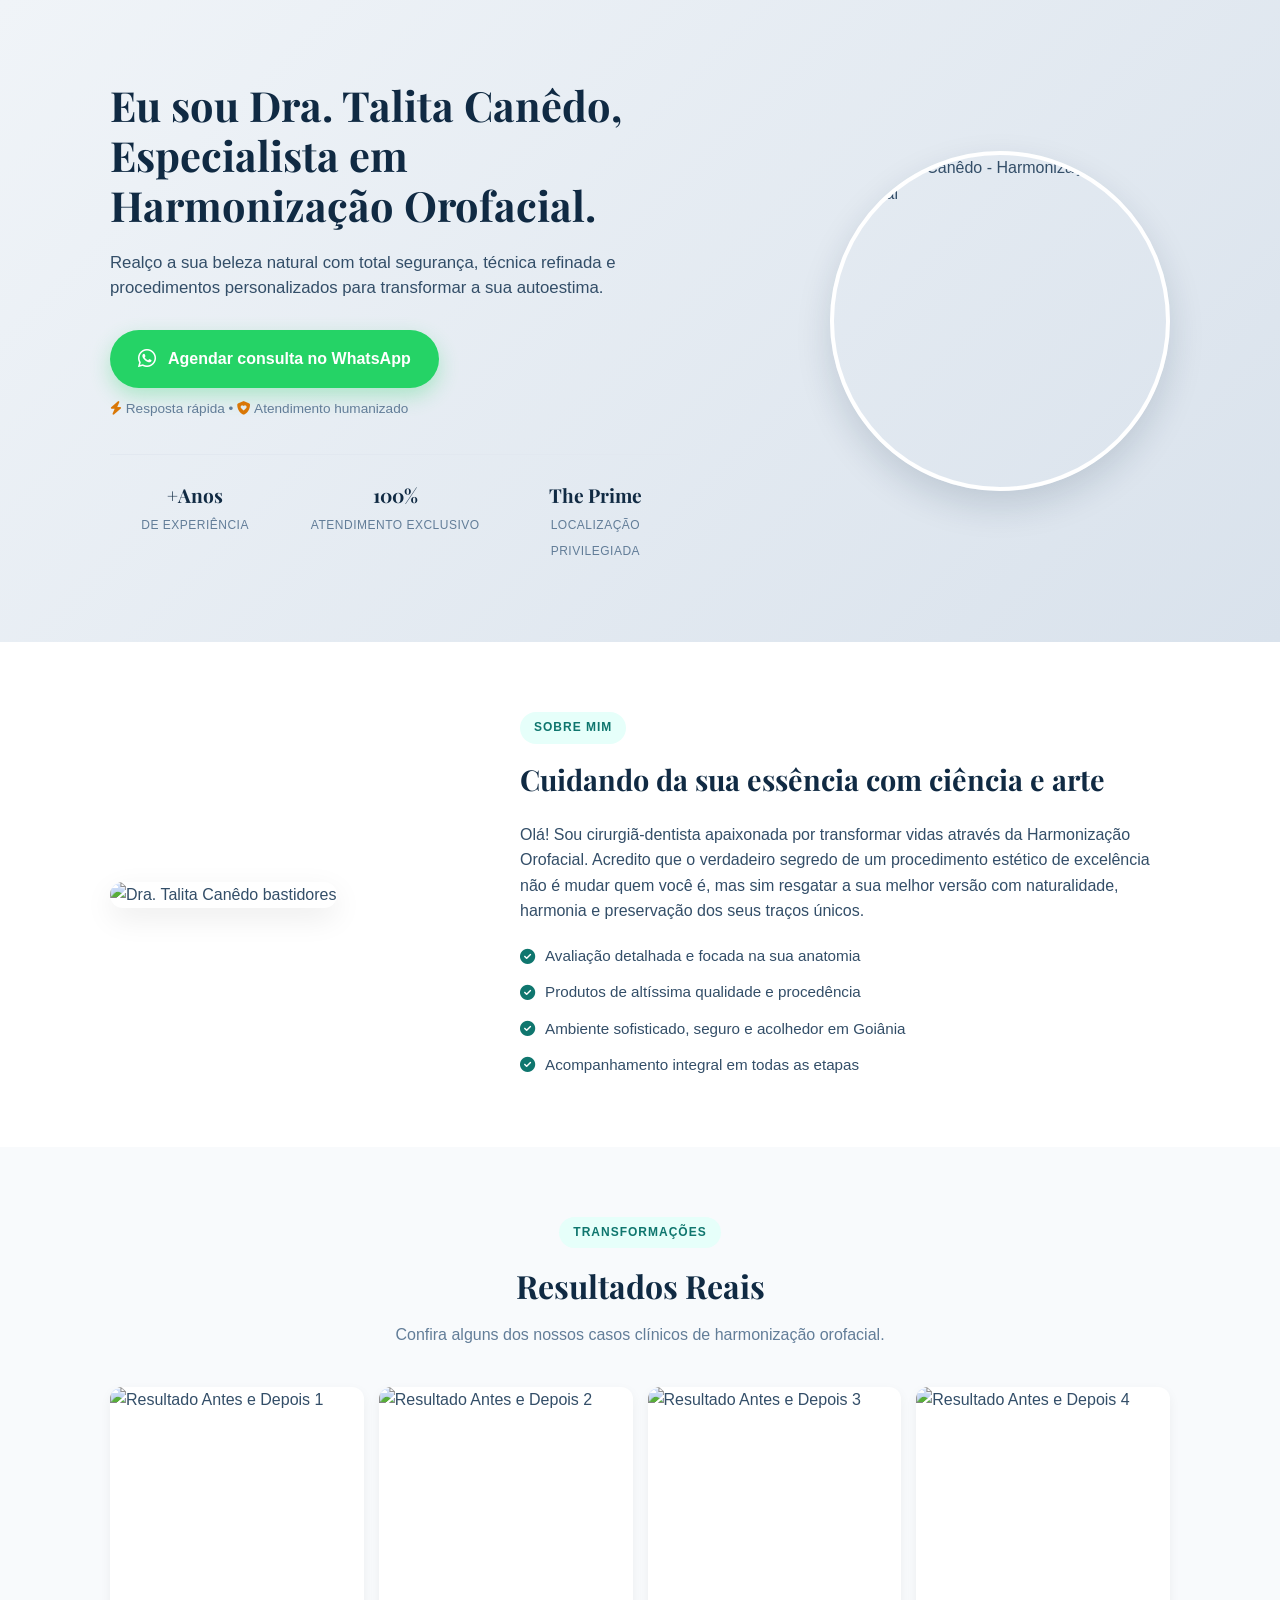
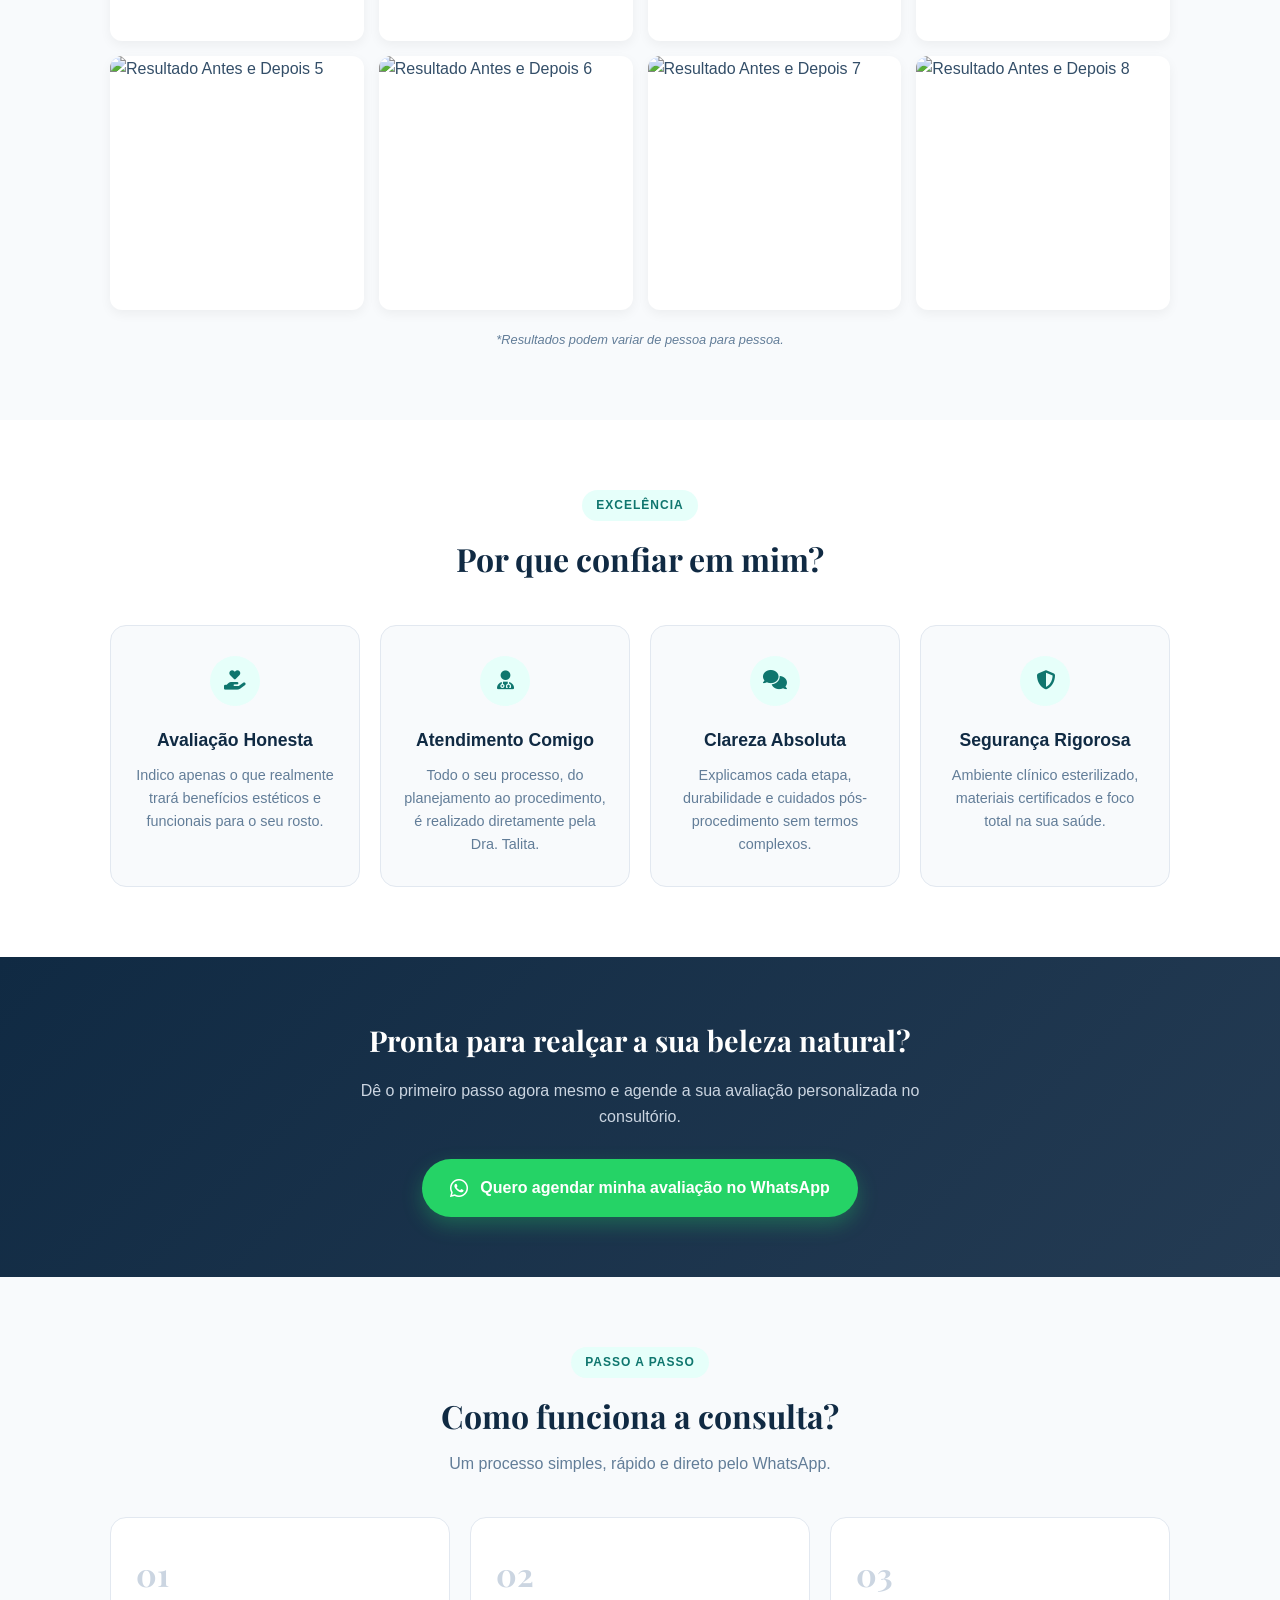
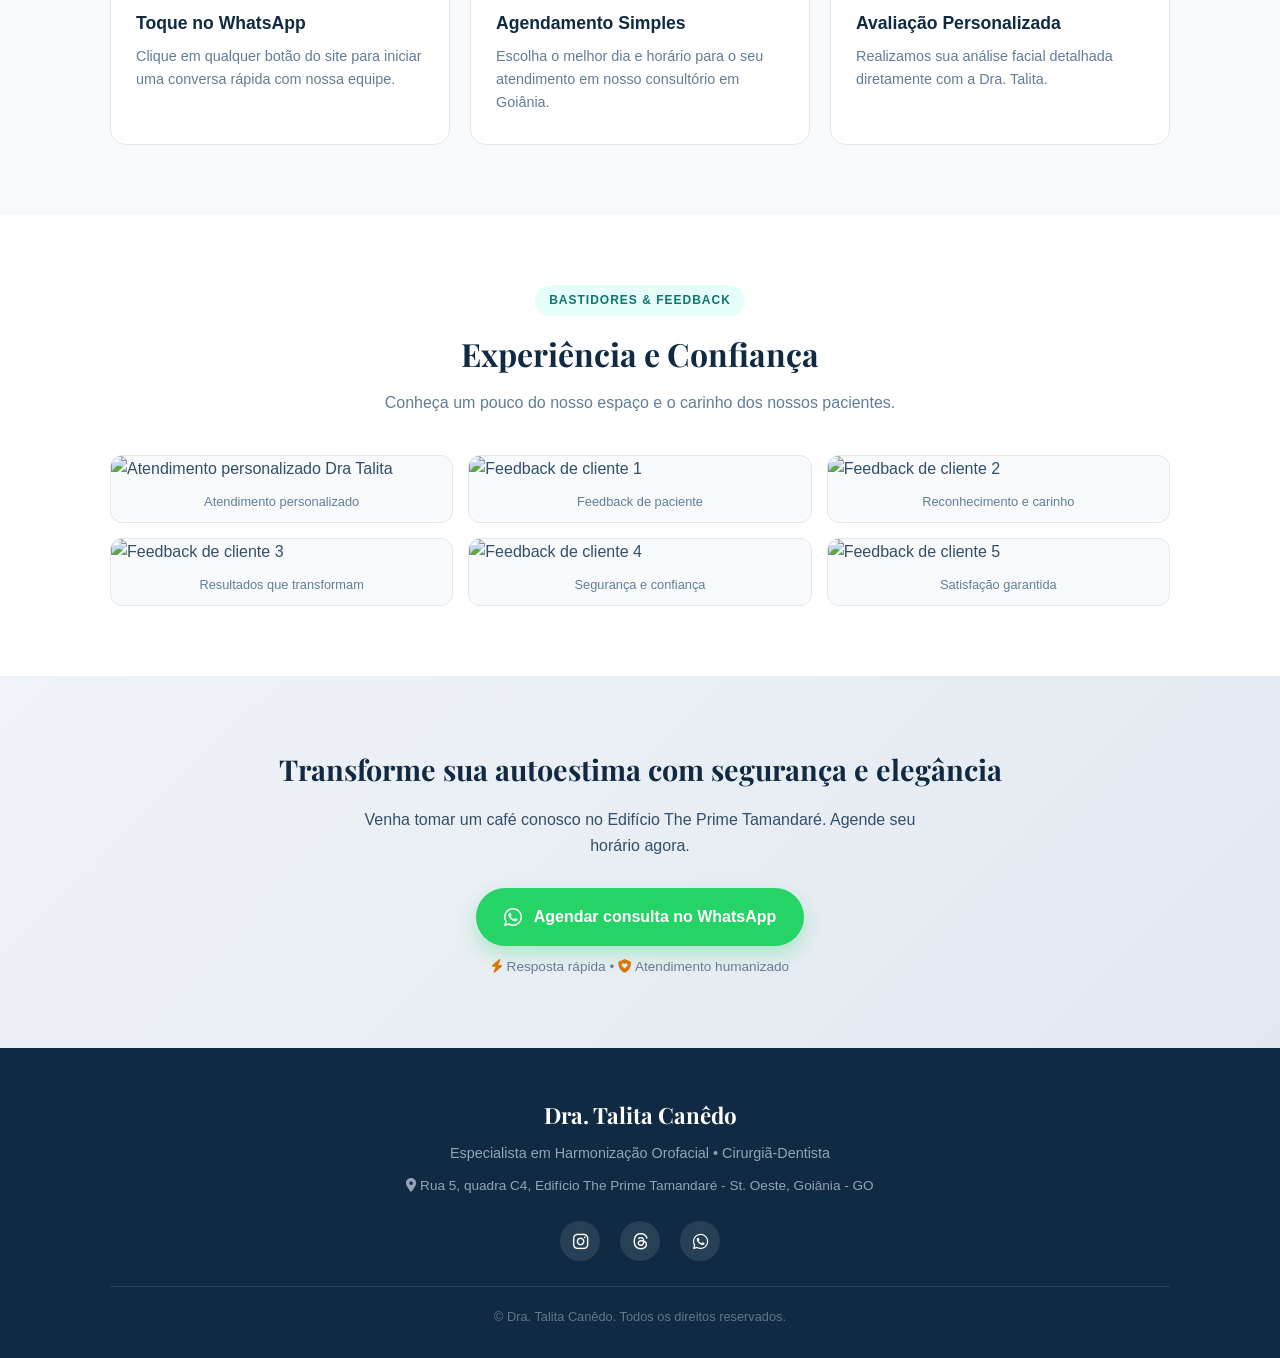
==== commit 6806bba2: "Update index.html" ====
--- a/index.html
+++ b/index.html
@@ -1,227 +1,273 @@
 <!DOCTYPE html>
 <html lang="pt-BR">
 <head>
-  <meta charset="UTF-8">
-  <meta name="viewport" content="width=device-width, initial-scale=1.0">
-  <title>Dra. Talita Canêdo | Especialista em Harmonização Orofacial em Goiânia</title>
-  <meta name="description" content="Agende sua consulta de Harmonização Orofacial com a Dra. Talita Canêdo em Goiânia. Atendimento exclusivo e resultados naturais.">
-  
-  <!-- Fontes Google -->
-  <link rel="preconnect" href="https://fonts.googleapis.com">
-  <link rel="preconnect" href="https://fonts.gstatic.com" crossorigin>
-  <link href="https://fonts.googleapis.com/css2?family=Montserrat:wght@400;500;600;700&family=Playfair+Display:ital,wght@0,600;0,700;1,400&display=swap" rel="stylesheet">
-  
-  <!-- CSS -->
-  <link rel="stylesheet" href="style.css">
+    <meta charset="UTF-8">
+    <meta name="viewport" content="width=device-width, initial-scale=1.0">
+    <title>Dra. Talita Canêdo | Harmonização Orofacial em Goiânia</title>
+    <link rel="stylesheet" href="style.css">
+    <!-- Google Fonts -->
+    <link rel="preconnect" href="https://fonts.googleapis.com">
+    <link rel="preconnect" href="https://fonts.gstatic.com" crossorigin>
+    <link href="https://fonts.googleapis.com/css2?family=Playfair+Display:ital,wght@0,500;0,600;0,700;1,400&family=Plus+Jakarta+Sans:wght@400;500;600;700&display=swap" rel="stylesheet">
+    <!-- FontAwesome para Ícones -->
+    <link rel="stylesheet" href="https://cdnjs.cloudflare.com/ajax/libs/font-awesome/6.4.0/css/all.min.css">
 </head>
 <body>
 
-  <!-- HERO SECTION -->
-  <section class="hero">
-    <div class="container hero-container">
-      <div class="hero-image-wrapper">
-        <img src="https://i.imgur.com/T0C4CQU.png" alt="Dra. Talita Canêdo - Especialista em Harmonização Orofacial" class="hero-img">
-      </div>
-      <div class="hero-content">
-        <span class="tag">Atendimento Exclusivo em Goiânia</span>
-        <h1>Eu sou a Dra. Talita Canêdo, Cirurgiã-Dentista em Goiânia</h1>
-        <p class="subheadline">Especialista em realçar sua beleza natural com segurança, precisão e procedimentos de Harmonização Orofacial sob medida para o seu rosto.</p>
-        
-        <a href="https://api.whatsapp.com/message/UNNMR7PTO5GOJ1?autoload=1&app_absent=0" target="_blank" rel="noopener noreferrer" class="btn btn-primary">
-          <svg width="24" height="24" viewBox="0 0 24 24" fill="currentColor"><path d="M.057 24l1.687-6.163c-1.041-1.804-1.588-3.849-1.587-5.946.003-6.556 5.338-11.891 11.893-11.891 3.181.001 6.167 1.24 8.413 3.488 2.245 2.248 3.481 5.236 3.48 8.414-.003 6.557-5.338 11.892-11.892 11.892-1.99-.001-3.951-.5-5.688-1.448l-6.305 1.654zm6.597-3.807c1.676.995 3.276 1.591 5.392 1.592 5.448 0 9.886-4.434 9.889-9.885.002-5.462-4.415-9.89-9.881-9.892-5.452 0-9.887 4.434-9.889 9.884-.001 2.225.651 3.891 1.746 5.634l-.999 3.648 3.742-.981zm11.387-5.464c-.074-.124-.272-.198-.57-.347-.297-.149-1.758-.868-2.031-.967-.272-.099-.47-.149-.669.149-.198.297-.768.967-.941 1.165-.173.198-.347.223-.644.074-.297-.149-1.255-.462-2.39-1.475-.883-.788-1.48-1.761-1.653-2.059-.173-.297-.018-.458.13-.606.134-.133.297-.347.446-.521.151-.172.2-.296.3-.495.099-.198.05-.372-.025-.521-.075-.148-.669-1.611-.916-2.206-.242-.579-.487-.501-.669-.51l-.57-.01c-.198 0-.52.074-.792.372s-1.04 1.016-1.04 2.479 1.065 2.876 1.213 3.074c.149.198 2.095 3.2 5.076 4.487.709.306 1.263.489 1.694.626.712.226 1.36.194 1.872.118.572-.085 1.758-.719 2.006-1.413.248-.695.248-1.29.173-1.414z"/></svg>
-          Agendar consulta pelo WhatsApp
-        </a>
-        <span class="microtext">⚡ Resposta rápida • Atendimento exclusivo</span>
-      </div>
+    <!-- HERO SECTION -->
+    <header class="hero-section">
+        <div class="container hero-container">
+            <!-- No mobile, a imagem vem primeiro e está menor -->
+            <div class="hero-image-wrapper">
+                <img src="https://i.imgur.com/z0e4yYT.png" alt="Dra. Talita Canêdo - Harmonização Orofacial" class="hero-img">
+            </div>
+            <div class="hero-content">
+                <h1 class="hero-title">Eu sou Dra. Talita Canêdo, Especialista em Harmonização Orofacial.</h1>
+                <p class="hero-subtitle">Realço a sua beleza natural com total segurança, técnica refinada e procedimentos personalizados para transformar a sua autoestima.</p>
+                
+                <div class="hero-cta-box">
+                    <a href="https://api.whatsapp.com/message/UNNMR7PTO5GOJ1?autoload=1&app_absent=0" target="_blank" class="btn-whatsapp">
+                        <i class="fa-brands fa-whatsapp"></i> Agendar consulta no WhatsApp
+                    </a>
+                    <span class="micro-text"><i class="fa-solid fa-bolt"></i> Resposta rápida • <i class="fa-solid fa-shield-heart"></i> Atendimento humanizado</span>
+                </div>
+
+                <div class="hero-badges">
+                    <div class="badge-item">
+                        <span class="badge-number">+Anos</span>
+                        <span class="badge-label">De Experiência</span>
+                    </div>
+                    <div class="badge-item">
+                        <span class="badge-number">100%</span>
+                        <span class="badge-label">Atendimento Exclusivo</span>
+                    </div>
+                    <div class="badge-item">
+                        <span class="badge-number">The Prime</span>
+                        <span class="badge-label">Localização Privilegiada</span>
+                    </div>
+                </div>
+            </div>
+        </div>
+    </header>
+
+    <!-- BLOCO QUEM SOU EU -->
+    <section class="about-section" id="sobre">
+        <div class="container about-container">
+            <div class="about-img-wrapper">
+                <img src="https://i.imgur.com/bpZG9uS.png" alt="Dra. Talita Canêdo bastidores" class="about-img">
+            </div>
+            <div class="about-content">
+                <span class="section-tag">Sobre Mim</span>
+                <h2>Cuidando da sua essência com ciência e arte</h2>
+                <p class="about-text">
+                    Olá! Sou cirurgiã-dentista apaixonada por transformar vidas através da Harmonização Orofacial. Acredito que o verdadeiro segredo de um procedimento estético de excelência não é mudar quem você é, mas sim resgatar a sua melhor versão com naturalidade, harmonia e preservação dos seus traços únicos.
+                </p>
+                <ul class="about-bullets">
+                    <li><i class="fa-solid fa-circle-check"></i> Avaliação detalhada e focada na sua anatomia</li>
+                    <li><i class="fa-solid fa-circle-check"></i> Produtos de altíssima qualidade e procedência</li>
+                    <li><i class="fa-solid fa-circle-check"></i> Ambiente sofisticado, seguro e acolhedor em Goiânia</li>
+                    <li><i class="fa-solid fa-circle-check"></i> Acompanhamento integral em todas as etapas</li>
+                </ul>
+            </div>
+        </div>
+    </section>
+
+    <!-- BLOCO RESULTADOS REAIS -->
+    <section class="results-section">
+        <div class="container">
+            <div class="section-header">
+                <span class="section-tag">Transformações</span>
+                <h2>Resultados Reais</h2>
+                <p>Confira alguns dos nossos casos clínicos de harmonização orofacial.</p>
+            </div>
+
+            <div class="gallery-grid">
+                <div class="gallery-item" onclick="openLightbox('https://i.imgur.com/1C0MQlb.png')">
+                    <img src="https://i.imgur.com/1C0MQlb.png" alt="Resultado Antes e Depois 1" loading="lazy">
+                    <div class="gallery-overlay"><i class="fa-solid fa-expand"></i></div>
+                </div>
+                <div class="gallery-item" onclick="openLightbox('https://i.imgur.com/M0t1vgO.png')">
+                    <img src="https://i.imgur.com/M0t1vgO.png" alt="Resultado Antes e Depois 2" loading="lazy">
+                    <div class="gallery-overlay"><i class="fa-solid fa-expand"></i></div>
+                </div>
+                <div class="gallery-item" onclick="openLightbox('https://i.imgur.com/0BGHQaP.jpg')">
+                    <img src="https://i.imgur.com/0BGHQaP.jpg" alt="Resultado Antes e Depois 3" loading="lazy">
+                    <div class="gallery-overlay"><i class="fa-solid fa-expand"></i></div>
+                </div>
+                <div class="gallery-item" onclick="openLightbox('https://i.imgur.com/lu3MMLg.jpg')">
+                    <img src="https://i.imgur.com/lu3MMLg.jpg" alt="Resultado Antes e Depois 4" loading="lazy">
+                    <div class="gallery-overlay"><i class="fa-solid fa-expand"></i></div>
+                </div>
+                <div class="gallery-item" onclick="openLightbox('https://i.imgur.com/iT9NBig.jpg')">
+                    <img src="https://i.imgur.com/iT9NBig.jpg" alt="Resultado Antes e Depois 5" loading="lazy">
+                    <div class="gallery-overlay"><i class="fa-solid fa-expand"></i></div>
+                </div>
+                <div class="gallery-item" onclick="openLightbox('https://i.imgur.com/qmvJXFy.jpg')">
+                    <img src="https://i.imgur.com/qmvJXFy.jpg" alt="Resultado Antes e Depois 6" loading="lazy">
+                    <div class="gallery-overlay"><i class="fa-solid fa-expand"></i></div>
+                </div>
+                <div class="gallery-item" onclick="openLightbox('https://i.imgur.com/Bz8NJ1V.jpg')">
+                    <img src="https://i.imgur.com/Bz8NJ1V.jpg" alt="Resultado Antes e Depois 7" loading="lazy">
+                    <div class="gallery-overlay"><i class="fa-solid fa-expand"></i></div>
+                </div>
+                <div class="gallery-item" onclick="openLightbox('https://i.imgur.com/ZPKOVnn.jpg')">
+                    <img src="https://i.imgur.com/ZPKOVnn.jpg" alt="Resultado Antes e Depois 8" loading="lazy">
+                    <div class="gallery-overlay"><i class="fa-solid fa-expand"></i></div>
+                </div>
+            </div>
+
+            <p class="disclaimer">*Resultados podem variar de pessoa para pessoa.</p>
+        </div>
+    </section>
+
+    <!-- BLOCO POR QUE CONFIAR EM MIM -->
+    <section class="trust-section">
+        <div class="container">
+            <div class="section-header">
+                <span class="section-tag">Excelência</span>
+                <h2>Por que confiar em mim?</h2>
+            </div>
+
+            <div class="trust-grid">
+                <div class="trust-card">
+                    <div class="trust-icon"><i class="fa-solid fa-hand-holding-heart"></i></div>
+                    <h3>Avaliação Honesta</h3>
+                    <p>Indico apenas o que realmente trará benefícios estéticos e funcionais para o seu rosto.</p>
+                </div>
+                <div class="trust-card">
+                    <div class="trust-icon"><i class="fa-solid fa-user-doctor"></i></div>
+                    <h3>Atendimento Comigo</h3>
+                    <p>Todo o seu processo, do planejamento ao procedimento, é realizado diretamente pela Dra. Talita.</p>
+                </div>
+                <div class="trust-card">
+                    <div class="trust-icon"><i class="fa-solid fa-comments"></i></div>
+                    <h3>Clareza Absoluta</h3>
+                    <p>Explicamos cada etapa, durabilidade e cuidados pós-procedimento sem termos complexos.</p>
+                </div>
+                <div class="trust-card">
+                    <div class="trust-icon"><i class="fa-solid fa-shield-halved"></i></div>
+                    <h3>Segurança Rigorosa</h3>
+                    <p>Ambiente clínico esterilizado, materiais certificados e foco total na sua saúde.</p>
+                </div>
+            </div>
+        </div>
+    </section>
+
+    <!-- CTA INTERMEDIÁRIO -->
+    <section class="cta-banner">
+        <div class="container cta-banner-content">
+            <h2>Pronta para realçar a sua beleza natural?</h2>
+            <p>Dê o primeiro passo agora mesmo e agende a sua avaliação personalizada no consultório.</p>
+            <a href="https://api.whatsapp.com/message/UNNMR7PTO5GOJ1?autoload=1&app_absent=0" target="_blank" class="btn-whatsapp">
+                <i class="fa-brands fa-whatsapp"></i> Quero agendar minha avaliação no WhatsApp
+            </a>
+        </div>
+    </section>
+
+    <!-- BLOCO COMO FUNCIONA A CONSULTA -->
+    <section class="steps-section">
+        <div class="container">
+            <div class="section-header">
+                <span class="section-tag">Passo a Passo</span>
+                <h2>Como funciona a consulta?</h2>
+                <p>Um processo simples, rápido e direto pelo WhatsApp.</p>
+            </div>
+
+            <div class="steps-grid">
+                <div class="step-card">
+                    <span class="step-number">01</span>
+                    <h3>Toque no WhatsApp</h3>
+                    <p>Clique em qualquer botão do site para iniciar uma conversa rápida com nossa equipe.</p>
+                </div>
+                <div class="step-card">
+                    <span class="step-number">02</span>
+                    <h3>Agendamento Simples</h3>
+                    <p>Escolha o melhor dia e horário para o seu atendimento em nosso consultório em Goiânia.</p>
+                </div>
+                <div class="step-card">
+                    <span class="step-number">03</span>
+                    <h3>Avaliação Personalizada</h3>
+                    <p>Realizamos sua análise facial detalhada diretamente com a Dra. Talita.</p>
+                </div>
+            </div>
+        </div>
+    </section>
+
+    <!-- BLOCO MAIS PROVAS (BASTIDORES E FEEDBACKS) -->
+    <section class="behind-section">
+        <div class="container">
+            <div class="section-header">
+                <span class="section-tag">Bastidores & Feedback</span>
+                <h2>Experiência e Confiança</h2>
+                <p>Conheça um pouco do nosso espaço e o carinho dos nossos pacientes.</p>
+            </div>
+
+            <div class="behind-grid">
+                <div class="behind-card">
+                    <img src="https://i.imgur.com/FXSC2Kc.png" alt="Atendimento personalizado Dra Talita" loading="lazy">
+                    <span class="behind-caption">Atendimento personalizado</span>
+                </div>
+                <div class="behind-card">
+                    <img src="https://i.imgur.com/nhRfy9Y.png" alt="Feedback de cliente 1" loading="lazy">
+                    <span class="behind-caption">Feedback de paciente</span>
+                </div>
+                <div class="behind-card">
+                    <img src="https://i.imgur.com/MByavzA.png" alt="Feedback de cliente 2" loading="lazy">
+                    <span class="behind-caption">Reconhecimento e carinho</span>
+                </div>
+                <div class="behind-card">
+                    <img src="https://i.imgur.com/xqsUdzo.png" alt="Feedback de cliente 3" loading="lazy">
+                    <span class="behind-caption">Resultados que transformam</span>
+                </div>
+                <div class="behind-card">
+                    <img src="https://i.imgur.com/Wv7nkpX.png" alt="Feedback de cliente 4" loading="lazy">
+                    <span class="behind-caption">Segurança e confiança</span>
+                </div>
+                <div class="behind-card">
+                    <img src="https://i.imgur.com/XhSFumr.png" alt="Feedback de cliente 5" loading="lazy">
+                    <span class="behind-caption">Satisfação garantida</span>
+                </div>
+            </div>
+        </div>
+    </section>
+
+    <!-- CTA FINAL -->
+    <section class="final-cta-section">
+        <div class="container final-cta-box">
+            <h2>Transforme sua autoestima com segurança e elegância</h2>
+            <p>Venha tomar um café conosco no Edifício The Prime Tamandaré. Agende seu horário agora.</p>
+            <a href="https://api.whatsapp.com/message/UNNMR7PTO5GOJ1?autoload=1&app_absent=0" target="_blank" class="btn-whatsapp btn-large">
+                <i class="fa-brands fa-whatsapp"></i> Agendar consulta no WhatsApp
+            </a>
+            <span class="micro-text light-text"><i class="fa-solid fa-bolt"></i> Resposta rápida • <i class="fa-solid fa-shield-heart"></i> Atendimento humanizado</span>
+        </div>
+    </section>
+
+    <!-- RODAPÉ SIMPLES -->
+    <footer class="footer">
+        <div class="container footer-content">
+            <div class="footer-info">
+                <h3>Dra. Talita Canêdo</h3>
+                <p>Especialista em Harmonização Orofacial • Cirurgiã-Dentista</p>
+                <p class="address-text"><i class="fa-solid fa-location-dot"></i> Rua 5, quadra C4, Edifício The Prime Tamandaré - St. Oeste, Goiânia - GO</p>
+            </div>
+            <div class="footer-social">
+                <a href="https://www.instagram.com/dra.talitacanedo" target="_blank" aria-label="Instagram"><i class="fa-brands fa-instagram"></i></a>
+                <a href="https://www.threads.com/@dra.talitacanedo?xmt=AQG0OQ9pLxk3HMTfpBmmsmM6vcLZhSndBOzYcJEXnBlhxoo" target="_blank" aria-label="Threads"><i class="fa-brands fa-threads"></i></a>
+                <a href="https://api.whatsapp.com/message/UNNMR7PTO5GOJ1?autoload=1&app_absent=0" target="_blank" aria-label="WhatsApp"><i class="fa-brands fa-whatsapp"></i></a>
+            </div>
+            <div class="footer-copy">
+                <p>&copy; Dra. Talita Canêdo. Todos os direitos reservados.</p>
+            </div>
+        </div>
+    </footer>
+
+    <!-- LIGHTBOX MODAL -->
+    <div id="lightboxModal" class="lightbox" onclick="closeLightbox()">
+        <span class="lightbox-close">&times;</span>
+        <img id="lightboxImg" src="" alt="Imagem ampliada">
     </div>
-  </section>
-
-  <!-- BLOCO QUEM SOU EU -->
-  <section class="about">
-    <div class="container about-container">
-      <div class="about-image">
-        <img src="https://i.imgur.com/z0e4yYT.png" alt="Dra. Talita Canêdo Atendimento">
-      </div>
-      <div class="about-content">
-        <h2>Muito prazer, sou a Dra. Talita Canêdo</h2>
-        <p>Acredito que a verdadeira harmonização não transforma quem você é, mas realça a sua melhor versão. Como Cirurgiã-Dentista dedicada à Harmonização Orofacial, meu foco é entregar resultados elegantes, simétricos e imperceptivelmente naturais.</p>
-        
-        <ul class="differentiators-list">
-          <li><strong>Atendimento individualizado:</strong> Cada planejamento facial é único e desenhado exclusivamente para você.</li>
-          <li><strong>Segurança em 1º lugar:</strong> Utilizo apenas produtos de altíssima qualidade e aprovados pela ANVISA.</li>
-          <li><strong>Técnicas avançadas:</strong> Atualização constante para procedimentos confortáveis e pós-operatório tranquilo.</li>
-        </ul>
-      </div>
-    </div>
-  </section>
-
-  <!-- BLOCO RESULTADOS REAIS -->
-  <section class="results">
-    <div class="container">
-      <div class="section-title">
-        <h2>Resultados Reais</h2>
-        <p>Transformações e alinhamentos focados em harmonia e naturalidade.</p>
-      </div>
-
-      <div class="gallery-grid" id="gallery-grid">
-        <div class="gallery-item"><img src="https://i.imgur.com/829d4e38-be57-4a52-9610-0458bc5488b2.png" alt="Resultado de Harmonização Facial" loading="lazy"></div>
-        <div class="gallery-item"><img src="https://i.imgur.com/7ab10a7f-4fd9-4950-a3f4-69bba77c4d7e.png" alt="Resultado de Harmonização Facial" loading="lazy"></div>
-        <div class="gallery-item"><img src="https://i.imgur.com/d1b519be-f7fe-454e-b4a6-096bf6d6855f.png" alt="Resultado de Harmonização Facial" loading="lazy"></div>
-        <div class="gallery-item"><img src="https://i.imgur.com/9441e00f-6c6a-494a-8730-e6d7c8d6f904.png" alt="Resultado de Harmonização Facial" loading="lazy"></div>
-        <div class="gallery-item"><img src="https://i.imgur.com/4978c7e0-887f-4b39-a80b-742e7c46ec98.png" alt="Resultado de Harmonização Facial" loading="lazy"></div>
-        <div class="gallery-item"><img src="https://i.imgur.com/7813f31d-40ef-8f4e-ac19ac02aedf.png" alt="Resultado de Harmonização Facial" loading="lazy"></div>
-        <div class="gallery-item"><img src="https://i.imgur.com/838d0742-ffe9-4816-95fa-2322adf7b3e0.png" alt="Resultado de Harmonização Facial" loading="lazy"></div>
-        <div class="gallery-item"><img src="https://i.imgur.com/6f9bf78d-fd05-4d3e-8da3-c63b251029bb.png" alt="Resultado de Harmonização Facial" loading="lazy"></div>
-        <div class="gallery-item"><img src="https://i.imgur.com/d84ac667-a4bd-43ab-8c3e-8668c1c1facb.png" alt="Resultado de Harmonização Facial" loading="lazy"></div>
-        <div class="gallery-item"><img src="https://i.imgur.com/ad610873-6385-46b7-8522-91585c83df96.png" alt="Resultado de Harmonização Facial" loading="lazy"></div>
-        <div class="gallery-item"><img src="https://i.imgur.com/MByavzA.png" alt="Resultado de Harmonização Facial" loading="lazy"></div>
-        <div class="gallery-item"><img src="https://i.imgur.com/a855c1dc-ea11-4d49-b821-4d72f25d2040.png" alt="Resultado de Harmonização Facial" loading="lazy"></div>
-      </div>
-
-      <p class="disclaimer">*Aviso: Os resultados podem variar de pessoa para pessoa. Cada anatomia é única e exige avaliação prévia.</p>
-    </div>
-  </section>
-
-  <!-- BLOCO POR QUE CONFIAR EM MIM -->
-  <section class="trust">
-    <div class="container">
-      <div class="section-title">
-        <h2>Por que confiar o seu rosto ao meu cuidado?</h2>
-        <p>Transparência, técnica e respeito à sua individualidade em todas as etapas.</p>
-      </div>
-
-      <div class="cards-grid">
-        <div class="card">
-          <div class="card-icon">✨</div>
-          <h3>Avaliação Sincera</h3>
-          <p>Indico apenas o que realmente vai harmonizar o seu rosto. Digo 'não' a procedimentos desnecessários.</p>
-        </div>
-
-        <div class="card">
-          <div class="card-icon">👩‍⚕️</div>
-          <h3>Atendimento Direto Comigo</h3>
-          <p>Do primeiro contato ao acompanhamento final, todo o seu tratamento é conduzido por mim.</p>
-        </div>
-
-        <div class="card">
-          <div class="card-icon">🛡️</div>
-          <h3>Segurança & Anatomia</h3>
-          <p>Domínio técnico e anatômico detalhado da face para minimizar desconfortos e garantir segurança.</p>
-        </div>
-
-        <div class="card">
-          <div class="card-icon">💎</div>
-          <h3>Insumos Premium</h3>
-          <p>Uso exclusivo das marcas líderes mundiais em preenchedores e toxina botulínica.</p>
-        </div>
-      </div>
-    </div>
-  </section>
-
-  <!-- CTA INTERMEDIÁRIO -->
-  <section class="cta-banner">
-    <div class="container cta-banner-container">
-      <h2>Pronta para dar o primeiro passo com segurança?</h2>
-      <p>Tire suas dúvidas e entenda qual o melhor plano de tratamento para o seu caso.</p>
-      <a href="https://api.whatsapp.com/message/UNNMR7PTO5GOJ1?autoload=1&app_absent=0" target="_blank" rel="noopener noreferrer" class="btn btn-primary">
-        Falar com a Dra. Talita no WhatsApp
-      </a>
-    </div>
-  </section>
-
-  <!-- BLOCO COMO FUNCIONA -->
-  <section class="steps">
-    <div class="container">
-      <div class="section-title">
-        <h2>Como funciona seu atendimento</h2>
-        <p>Um caminho simples e acolhedor para cuidar do seu rosto.</p>
-      </div>
-
-      <div class="steps-grid">
-        <div class="step-card">
-          <span class="step-number">1</span>
-          <h3>Contato no WhatsApp</h3>
-          <p>Você clica no botão, envia uma mensagem e nossa equipe agenda o melhor horário para você.</p>
-        </div>
-
-        <div class="step-card">
-          <span class="step-number">2</span>
-          <h3>Avaliação Presencial</h3>
-          <p>Analisamos a estrutura do seu rosto, ouvimos suas vontades e alinhamos expectativas.</p>
-        </div>
-
-        <div class="step-card">
-          <span class="step-number">3</span>
-          <h3>Plano Personalizado</h3>
-          <p>Você recebe um planejamento detalhado e transparente pensado exclusivamente para o seu caso.</p>
-        </div>
-      </div>
-    </div>
-  </section>
-
-  <!-- BLOCO MAIS PROVAS (Bastidores / Autoridade) -->
-  <section class="authority">
-    <div class="container">
-      <div class="section-title">
-        <h2>Bastidores e Atendimento</h2>
-        <p>Conheça um pouco mais sobre a rotina e a estrutura preparada para te receber.</p>
-      </div>
-
-      <div class="authority-grid">
-        <div class="authority-item">
-          <img src="https://i.imgur.com/bpZG9uS.png" alt="Atendimento Dra. Talita Canêdo" loading="lazy">
-          <span class="caption">Atendimento humanizado e focado na sua satisfação</span>
-        </div>
-        <div class="authority-item">
-          <img src="https://i.imgur.com/FXSC2Kc.png" alt="Dra. Talita Canêdo em procedimento" loading="lazy">
-          <span class="caption">Rigor técnico e precisão em cada detalhe</span>
-        </div>
-        <div class="authority-item">
-          <img src="https://i.imgur.com/CRRQevx.png" alt="Consultório Dra. Talita Canêdo" loading="lazy">
-          <span class="caption">Ambiente confortável e pronto para te acolher</span>
-        </div>
-      </div>
-    </div>
-  </section>
-
-  <!-- CTA FINAL -->
-  <section class="final-cta">
-    <div class="container final-cta-container">
-      <h2>Sua autoestima merece o cuidado de uma especialista.</h2>
-      <p>Agende sua avaliação e venha planejar sua transformação.</p>
-      <a href="https://api.whatsapp.com/message/UNNMR7PTO5GOJ1?autoload=1&app_absent=0" target="_blank" rel="noopener noreferrer" class="btn btn-primary btn-large">
-        Quero Agendar Minha Consulta
-      </a>
-      <span class="microtext-light">Atendimento com hora marcada em Goiânia - GO</span>
-    </div>
-  </section>
-
-  <!-- RODAPÉ -->
-  <footer class="footer">
-    <div class="container footer-container">
-      <div class="footer-info">
-        <h3>Dra. Talita Canêdo</h3>
-        <p>Especialista em Harmonização Orofacial | Cirurgiã-Dentista</p>
-        <p class="address">📍 Rua 5, quadra C4, Edifício The Prime Tamandaré - St. Oeste, Goiânia - GO, 74115-060</p>
-      </div>
-
-      <div class="footer-social">
-        <a href="https://www.instagram.com/dra.talitacanedo" target="_blank" rel="noopener noreferrer">Instagram</a>
-        <a href="https://www.threads.com/@dra.talitacanedo?xmt=AQG0OQ9pLxk3HMTfpBmmsmM6vcLZhSndBOzYcJEXnBlhxoo" target="_blank" rel="noopener noreferrer">Threads</a>
-      </div>
-    </div>
-    <div class="footer-bottom">
-      <p>&copy; Dra. Talita Canêdo. Todos os direitos reservados.</p>
-    </div>
-  </footer>
-
-  <!-- LIGHTBOX PARA A GALERIA -->
-  <div class="lightbox" id="lightbox">
-    <span class="lightbox-close" id="lightbox-close">&times;</span>
-    <img class="lightbox-content" id="lightbox-img" alt="Imagem Ampliada">
-  </div>
-
-  <!-- SCRIPT -->
-  <script src="script.js"></script>
+
+    <script src="script.js"></script>
 </body>
 </html>
